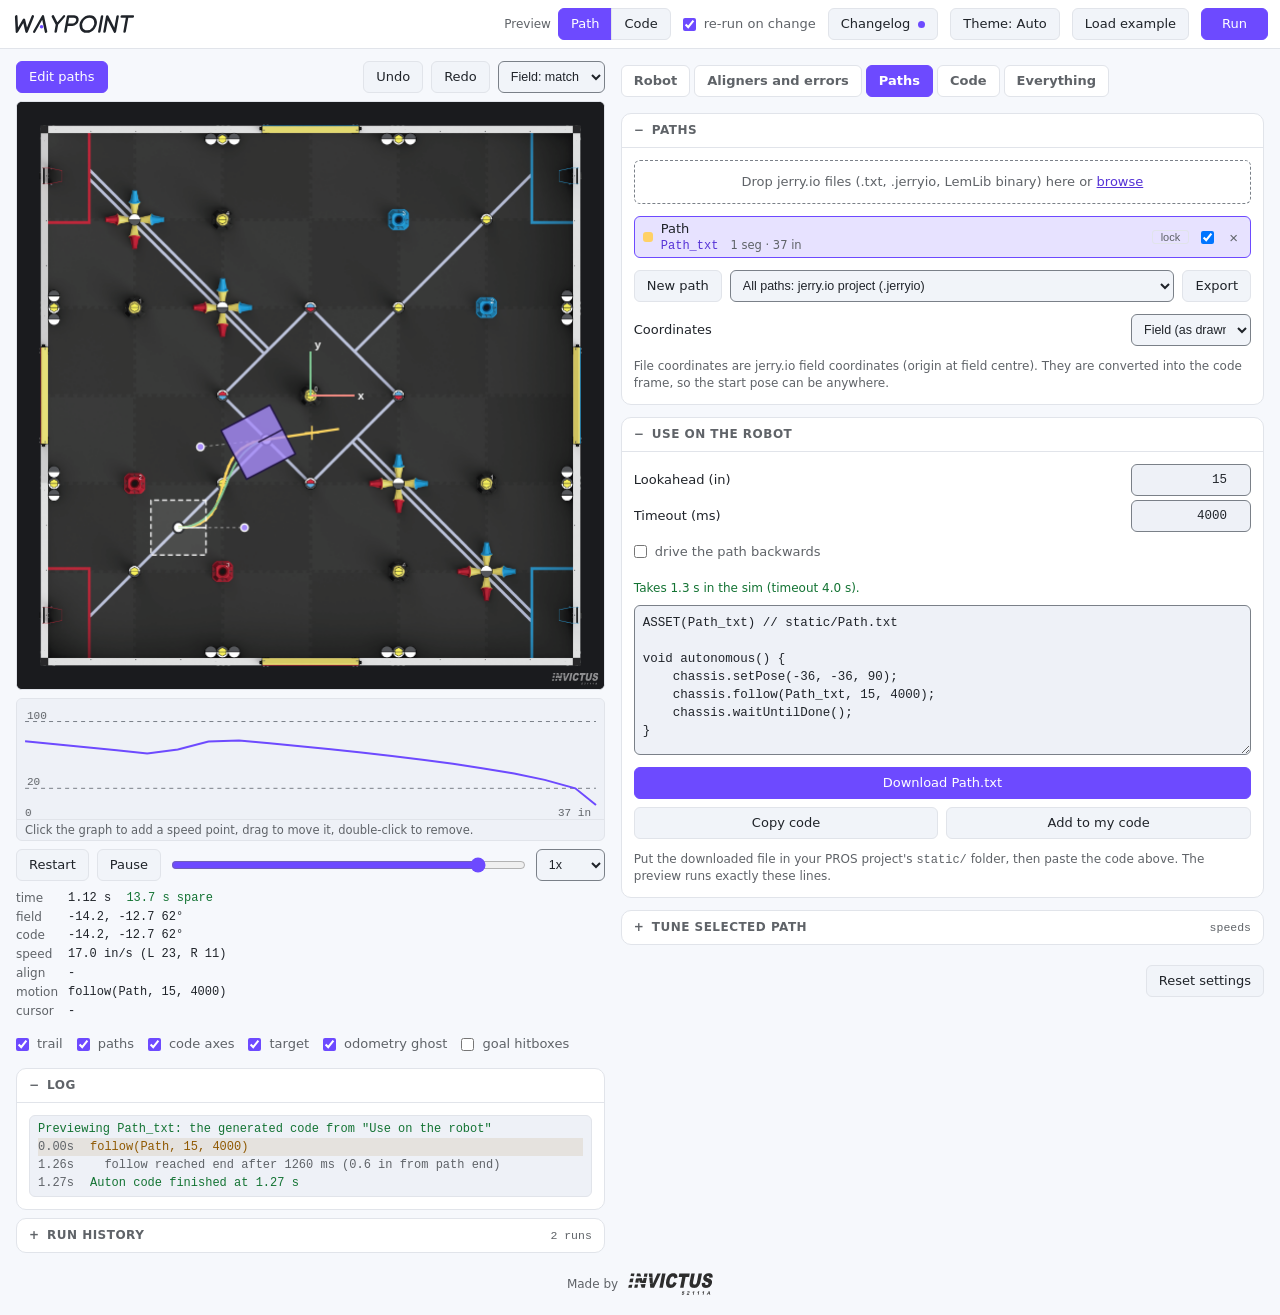
==== index.html @ 42b62f5a "Path-first flow: draw a path, watch it run, export the code - Preview: Path / Code switch. Path (def" ====
<!doctype html>
<html lang="en">
<head>
<meta charset="utf-8">
<meta name="viewport" content="width=device-width, initial-scale=1">
<title>Waypoint</title>
<meta name="author" content="Invictus 52111A">
<meta name="description" content="Waypoint, the VEX V5 autonomous simulator: run your LemLib auton code, draw paths and scrub the result on the Override field.">
<meta property="og:title" content="Waypoint">
<meta property="og:description" content="The VEX V5 autonomous simulator">
<meta property="og:image" content="assets/waypoint-logo.webp">
<link rel="icon" type="image/svg+xml" href="assets/icon/icon.svg">
<link rel="icon" type="image/png" sizes="32x32" href="assets/icon/icon-32.png">
<link rel="icon" href="favicon.ico" sizes="16x16 32x32 48x48">
<link rel="apple-touch-icon" href="assets/icon/icon-192.png">
<meta name="color-scheme" content="dark light">
<link rel="stylesheet" href="css/tokens.css">
<link rel="stylesheet" href="css/style.css">
<link rel="stylesheet" href="css/brand.css">
<script src="js/theme.js"></script>
</head>
<body>
<div id="splash" class="splash" role="img" aria-label="Waypoint, the VEX V5 autonomous simulator" hidden><div class="splash-art"><svg class="wm splash-wm" viewBox="0 0 176.7 26" role="img" aria-label="Waypoint"><g transform="translate(4.58 0) skewX(-10)" fill="none" stroke="currentColor" stroke-width="3.6" stroke-linecap="round" stroke-linejoin="round"><path transform="translate(1.80 0)" d="M0 2l5 22L12 7l7 17 5-22"/><path transform="translate(31.80 0)" d="M0 24L8.5 2 17 24"/><path transform="translate(54.80 0)" d="M0 2l8 11.5L16 2M8 13.5V24"/><path transform="translate(76.80 0)" d="M0 24V2h8.5a6 6 0 0 1 0 12H0"/><path transform="translate(97.30 0)" d="M10.5 2a10.5 11 0 1 1-.01 0z"/><path transform="translate(124.30 0)" d="M1.5 2v22"/><path transform="translate(133.30 0)" d="M0 24V2l15 22V2"/><path transform="translate(154.30 0)" d="M0 2h16M8 2v22"/></g><circle class="wm-dot" cx="42.70" cy="16.9" r="2.6"/></svg><svg class="splash-route" viewBox="0 0 320 84" aria-hidden="true"><path class="route" pathLength="1" d="M12 50C52 18 86 70 122 60S186 12 222 20 280 46 300 48"/><circle class="node n1" cx="12" cy="50" r="6"/><circle class="node n2" cx="122" cy="60" r="6"/><circle class="node n3" cx="222" cy="20" r="6"/><g transform="rotate(45 300 48)"><rect class="node n4 goal" x="291" y="39" width="18" height="18" rx="4"/></g></svg><p class="splash-tag">The VEX V5 autonomous simulator</p></div></div>
<script>
  // show the splash once per browser session; the app removes it when the first run is ready
  try { if (!sessionStorage.getItem('waypointSplash')) { document.getElementById('splash').hidden = false; sessionStorage.setItem('waypointSplash', '1'); } } catch (e) { /* no storage: no splash */ }
</script>
<header class="bar">
  <h1 class="brand"><svg class="wm" viewBox="0 0 176.7 26" role="img" aria-label="Waypoint"><g transform="translate(4.58 0) skewX(-10)" fill="none" stroke="currentColor" stroke-width="3.6" stroke-linecap="round" stroke-linejoin="round"><path transform="translate(1.80 0)" d="M0 2l5 22L12 7l7 17 5-22"/><path transform="translate(31.80 0)" d="M0 24L8.5 2 17 24"/><path transform="translate(54.80 0)" d="M0 2l8 11.5L16 2M8 13.5V24"/><path transform="translate(76.80 0)" d="M0 24V2h8.5a6 6 0 0 1 0 12H0"/><path transform="translate(97.30 0)" d="M10.5 2a10.5 11 0 1 1-.01 0z"/><path transform="translate(124.30 0)" d="M1.5 2v22"/><path transform="translate(133.30 0)" d="M0 24V2l15 22V2"/><path transform="translate(154.30 0)" d="M0 2h16M8 2v22"/></g><circle class="wm-dot" cx="42.70" cy="16.9" r="2.6"/></svg></h1>
  <span class="grow"></span>
  <div class="seg" role="group" aria-label="What the preview runs">
    <span class="seglabel">Preview</span>
    <button id="pvPath" class="btn on" type="button" aria-pressed="true" title="Draw a path and watch the robot drive it">Path</button>
    <button id="pvCode" class="btn" type="button" aria-pressed="false" title="Run your autonomous() code">Code</button>
  </div>
  <label class="check"><input type="checkbox" id="autoRun" checked> re-run on change</label>
  <button id="btnChangelog" class="btn" type="button" title="What changed in each update">Changelog<span class="dot" id="changelogDot" hidden></span></button>
  <button id="btnTheme" class="btn" type="button" title="Colour theme: Auto follows your system" aria-label="Colour theme">Theme: Auto</button>
  <button id="btnExample" class="btn" type="button">Load example</button>
  <button id="btnRun" class="btn primary" type="button" title="Ctrl+Enter">Run</button>
</header>

<main class="layout">
  <section class="stage">
    <div class="tools">
      <button id="toolPose" class="btn on" type="button" title="Drag the robot to set where it starts">Start pose</button>
      <button id="toolEdit" class="btn" type="button" title="Click the field to draw paths, drag points to edit them">Edit paths</button>
      <span class="grow"></span>
      <button id="btnUndo" class="btn" type="button" title="Ctrl+Z">Undo</button>
      <button id="btnRedo" class="btn" type="button" title="Ctrl+Y">Redo</button>
      <select id="fieldStyle" aria-label="Field picture">
        <option value="photo-match">Field: match</option>
        <option value="photo-skills">Field: skills</option>
      </select>
    </div>
    <div class="canvas-wrap">
      <canvas id="field" aria-label="Field"></canvas>
      <div id="popup" class="popup" hidden></div>
    </div>
    <div id="speedWrap" class="speedwrap" hidden>
      <canvas id="speedGraph" aria-label="Speed profile"></canvas>
      <div class="speedhint"><span id="speedInfo">Click the graph to add a speed point, drag to move it, double-click to remove.</span></div>
    </div>

    <div class="transport">
      <button id="btnRestart" class="btn" type="button" title="Home">Restart</button>
      <button id="btnPlay" class="btn" type="button" title="Space">Play</button>
      <input id="scrub" type="range" min="0" max="1000" value="0" step="10" aria-label="Timeline">
      <select id="speed" aria-label="Playback speed">
        <option value="0.25">0.25x</option>
        <option value="0.5">0.5x</option>
        <option value="1" selected>1x</option>
        <option value="2">2x</option>
        <option value="4">4x</option>
      </select>
    </div>

    <table class="readout" id="hud">
      <tr><th>time</th><td><span id="tTime">0.00</span> s <span id="tLimit" class="lim"></span></td></tr>
      <tr><th>field</th><td id="tField">-</td></tr>
      <tr><th>code</th><td id="tCode">-</td></tr>
      <tr><th>speed</th><td id="tSpeed">-</td></tr>
      <tr><th>align</th><td id="tAlign">-</td></tr>
      <tr><th>motion</th><td id="tMotion">-</td></tr>
      <tr><th>cursor</th><td id="cursor">-</td></tr>
    </table>

    <div class="viewopts">
      <label class="check"><input type="checkbox" id="optTrail" checked> trail</label>
      <label class="check"><input type="checkbox" id="optPaths" checked> paths</label>
      <label class="check"><input type="checkbox" id="optAxes" checked> code axes</label>
      <label class="check"><input type="checkbox" id="optAim" checked> target</label>
      <label class="check"><input type="checkbox" id="optOdom" checked> odometry ghost</label>
      <label class="check"><input type="checkbox" id="optGoals"> goal hitboxes</label>
    </div>

    <details class="sec" open>
      <summary>Log</summary>
      <div id="log" class="log" role="log"></div>
    </details>

    <details class="sec">
      <summary>Run history <span class="aside" id="runCount"></span></summary>
      <ul id="runList" class="runs"></ul>
      <p class="note">Every Run draws a new random robot. <b>Replay</b> runs one of these draws again with the current settings.</p>
    </details>
  </section>

  <aside class="panel">
    <nav class="tabs" id="tabs" role="tablist" aria-label="Settings">
      <button class="tab on" type="button" role="tab" data-tab="setup">Robot</button>
      <button class="tab" type="button" role="tab" data-tab="aligners">Aligners and errors</button>
      <button class="tab" type="button" role="tab" data-tab="paths">Paths</button>
      <button class="tab" type="button" role="tab" data-tab="code">Code</button>
      <button class="tab" type="button" role="tab" data-tab="all">Everything</button>
    </nav>
    <div class="panes" id="panes">
    <details class="sec" id="secStart" data-tab="setup" open hidden>
      <summary>Start pose</summary>
      <div class="props" id="formStart"></div>
      <label class="check realtoggle"><input type="checkbox" id="startFromCode"> take the start pose from <code>setPose()</code> in the code</label>
      <p class="note" id="startNote" hidden>Your code's <code>setPose()</code> placed the robot here (field coordinates, heading 0&deg; = up the field), so these numbers follow the code.</p>
      <div class="actions"><button id="btnStartAtPath" class="btn" type="button" title="Move the start pose to the first point of the selected path">Start at selected path</button></div>
      <p class="note">Code 0, 0, 0 is this pose. +y is the robot's forward, +x its right. Drag the dashed robot on the field to move it, the handle to turn it.</p>
    </details>

    <details class="sec" data-tab="setup" open>
      <summary>Drivetrain <span class="aside" id="topSpeed"></span></summary>
      <div class="props" id="formDrive"></div>
      <h3>Motors and weight</h3>
      <label class="check realtoggle"><input type="checkbox" id="motorAuto"> work out the real-life speed and motor response from the motors</label>
      <div class="props" id="formMotor"></div>
      <div class="props">
        <label class="field"><span>Cartridge (11 W motors)</span><select id="motorCartridge"><option value="100">100 rpm (red)</option><option value="200">200 rpm (green)</option><option value="600">600 rpm (blue)</option></select></label>
        <label class="field"><span>Weight unit</span><select id="motorUnit"><option value="kg">kg</option><option value="lb">lb</option></select></label>
      </div>
      <details class="sub"><summary>Motor current figures</summary><div class="props" id="formMotorCur"></div>
        <p class="note">Typical figures, not measured on your motors: VEX publishes the stall torque (2.1 N m for the 11 W motor on the 100 rpm cartridge, 0.5 N m for the 5.5 W motor) and the 2.5 A limit; the true stall and free current (about 4.7 A and 0.14 A for the 11 W motor) come from a community fit on the VEX Forum. The 5.5 W motor is not exactly half of an 11 W one, so it has its own figures.</p></details>
      <p class="note" id="motorInfo"></p>
      <p class="note">The wheel RPM above is the wheel's ideal speed (cartridge x gearing). With this on, the speed and response are worked out from the motors' torque, the current limit, the gearing, the weight and the rolling resistance of your wheels, and the two boxes above show the result. Mix 11 W and 5.5 W motors per side to match your drive (two 11 W and one 5.5 W a side is a 55 W drive, 27.5 W a side).</p>
    </details>

    <details class="sec" data-tab="setup" open>
      <summary>Chassis <span class="aside">wheels + tracking wheels</span></summary>
      <canvas id="chassisCanvas" class="chassiscv" aria-label="Top-down drawing of the chassis on an inch grid"></canvas>
      <div id="chassisControls" class="chassisctl"></div>
      <p class="note" id="chassisInfo"></p>
      <p class="note">Front of the robot is up. There are 4 wheel positions a side (8 in all). Pick <b>Omni</b>, <b>Traction</b> or <b>Blank</b> for each, or click a wheel in the drawing to step through them. A 4WD is just four blanks. A blank position has no wheel. Wheel size is the wheel diameter above; the robot length and track width set where the wheels sit.</p>
    </details>

    <details class="sec" data-tab="aligners" open>
      <summary>Goal aligners <span class="aside">hit the goals</span></summary>
      <label class="check realtoggle"><input type="checkbox" id="solidGoals"> goals and walls are solid (the robot hits them)</label>
      <p class="note">Off by default. It switches itself on while any aligners are on, because aligners need solid goals to push against. This is separate from the real-life error below: a perfect robot can still hit a goal.</p>
      <div id="alignSummary" class="aligns"></div>
      <div class="actions">
        <button id="btnAlignFront" class="btn" type="button">Edit front aligners</button>
        <button id="btnAlignBack" class="btn" type="button">Edit back aligners</button>
      </div>
      <h3>Goal base, flat to flat (in)</h3>
      <div class="props" id="formGoals"></div>
      <p class="note">The goals are screwed to the field, so they never move: the robot (its body and its aligners) is stopped by them, slides along them with friction and is turned by them. A goal counts as <b>aligned</b> when any part of it gets inside a small circle around the aligner's <b>alignment point</b> (the green diamond in the aligner editor). The circle's radius is <b>Aligned within (in)</b>: 0 means the goal must touch the point, a larger number is more forgiving. With real-life error on, the aligners grip a little harder and vary from run to run, so aligning is slightly less certain than in a perfect sim. The goal footprint is a square with cut-off corners, measured off the field picture (about 5.65 in across, corners cut by 1 in); you can change it here.</p>
    </details>

    <details class="sec" data-tab="aligners" open>
      <summary>Real-life error <span class="aside">gyro drift + wheel slip</span></summary>
      <label class="check realtoggle"><input type="checkbox" id="realOn"> simulate real-life error</label>
      <label class="field"><span>Error size (x)</span><input type="number" id="realMult" step="0.1" min="0.1" max="5" inputmode="decimal" value="1"></label>
      <p class="note">Error size scales every error at once: 1 is a typical robot, 2 is twice the gyro drift, noise and wheel slip with less grip (a worst case), 0.5 is half.</p>
      <p class="note">On: every Run gives the robot a new random draw (its gyro has a bias, a turn-rate error and noise; the floor grip changes a little), so results vary from run to run like on a real field. How big the errors are comes from the Chassis above: traction wheels grip and slide less, tracking wheels keep the odometry right when the drive wheels slip. Changing a setting re-runs with the same draw. The odometry only sees the wheels and the gyro, so it slowly disagrees with where the robot really is. <code>setPose()</code> resets it, like a wall reset. Off (the default): a perfect robot, no odometry error and no slip.</p>
    </details>

    <details class="sec" data-tab="paths" open>
      <summary>Paths</summary>
      <div class="dropzone" id="drop">
        <input type="file" id="fileInput" multiple>
        Drop jerry.io files (.txt, .jerryio, LemLib binary) here or <button class="link" id="btnBrowse" type="button">browse</button>
      </div>
      <ul class="paths" id="projList"></ul>
      <ul class="paths" id="pathList"></ul>
      <div class="actions">
        <button id="btnNewPath" class="btn" type="button" title="Start a new path and switch to the edit tool">New path</button>
        <select id="exportFmt" aria-label="Export format">
          <option value="project">All paths: jerry.io project (.jerryio)</option>
          <option value="lemlib04">Selected path: LemLib v0.4 (.txt)</option>
          <option value="lemlib1">All paths: LemLib v1.0 (.bin)</option>
        </select>
        <button id="btnExport" class="btn" type="button">Export</button>
      </div>
      <div class="props">
        <label class="field"><span>Coordinates</span><select id="pathMode"></select></label>
      </div>
      <p class="note" id="pathModeNote"></p>
    </details>

    <details class="sec" id="secExport" data-tab="paths" open>
      <summary>Use on the robot</summary>
      <div class="props">
        <label class="field"><span>Lookahead (in)</span><input id="fLook" type="number" step="1" min="1" max="60" inputmode="decimal"></label>
        <label class="field"><span>Timeout (ms)</span><input id="fTimeout" type="number" step="100" min="100" max="60000" inputmode="numeric"></label>
        <label class="check"><input type="checkbox" id="fBack"> drive the path backwards</label>
      </div>
      <p class="note status" id="genInfo"></p>
      <textarea id="genCode" readonly spellcheck="false" aria-label="Generated LemLib code"></textarea>
      <div class="actions export">
        <button id="btnDownloadPath" class="btn primary" type="button">Download path</button>
        <button id="btnCopyCode" class="btn" type="button">Copy code</button>
        <button id="btnInsert" class="btn" type="button" title="Put these lines into the Code box and run them there">Add to my code</button>
      </div>
      <p class="note" id="genSteps">Put the downloaded file in your PROS project's <code>static/</code> folder, then paste the code above. The preview runs exactly these lines.</p>
    </details>

    <details class="sec" id="pathProps" data-tab="paths" hidden>
      <summary>Tune selected path <span class="aside">speeds</span></summary>
      <div class="props">
        <label class="field"><span>Name</span><input id="pName" type="text" maxlength="40"></label>
        <label class="field"><span>Min speed</span><input id="pFrom" type="number" step="1" min="0" max="255"></label>
        <label class="field"><span>Max speed</span><input id="pTo" type="number" step="1" min="0" max="255"></label>
        <label class="field"><span>Bend rate from</span><input id="pBentFrom" type="number" step="0.005" min="0"></label>
        <label class="field"><span>Bend rate to</span><input id="pBentTo" type="number" step="0.005" min="0"></label>
        <label class="field"><span>Max deceleration</span><input id="pDecel" type="number" step="1" min="0.1" max="255"></label>
        <label class="field"><span>Point density (in)</span><input id="pDensity" type="number" step="0.25" min="0.25"></label>
      </div>
      <p class="note">Speeds use LemLib v0.4 units (0-127). Slower where the path bends more, and never faster than the robot could stop from.</p>
    </details>

    <details class="sec" id="secCode" data-tab="code" open hidden>
      <summary>Code</summary>
      <div class="props">
        <label class="field"><span>Language</span>
          <select id="lang"><option value="cpp">C++ (LemLib)</option><option value="js">JavaScript</option></select>
        </label>
        <label class="field" id="routineWrap" hidden><span>Routine</span><select id="routine"></select></label>
        <label class="field"><span>Match</span>
          <select id="autonLimit"><option value="15">15 s auton</option><option value="60">60 s skills</option></select>
        </label>
      </div>
      <textarea id="code" spellcheck="false" autocomplete="off" autocapitalize="off" aria-label="Autonomous code"></textarea>
      <div class="actions">
        <button id="btnImport" class="btn" type="button" title="Read lemlib::Drivetrain and ControllerSettings from the code above">Import settings from code</button>
        <button id="btnTune" class="btn" type="button" title="Measure every motion and set its timeout to the time it needs plus a safety margin">Auto-tune timeouts</button>
      </div>
      <p class="note">Drivetrain only. Calls on other objects (intake, lift, clamp...) are ignored.</p>
    </details>

    <details class="sec" data-tab="code">
      <summary>LemLib controllers</summary>
      <h3>Lateral</h3><div class="props" id="formLat"></div>
      <h3>Angular</h3><div class="props" id="formAng"></div>
    </details>

    </div>

    <div class="actions end">
      <button id="btnReset" class="btn" type="button">Reset settings</button>
    </div>
  </aside>
</main>

 <dialog id="alignDlg" class="aligndlg" aria-labelledby="alignTitle">
  <header>
    <h2 id="alignTitle">Goal aligners</h2>
    <div class="seg"><button class="btn on" type="button" data-side="front">Front</button><button class="btn" type="button" data-side="back">Back</button></div>
    <span class="grow"></span>
    <button id="alignClose" class="btn primary" type="button">Done</button>
  </header>
  <div class="alignbody">
    <div class="alignleft">
      <div class="aligntb">
        <div id="alignTools" class="seg"></div>
        <button id="alignMirror" class="btn" type="button" title="Add a mirror image (left / right) of the selected shape">Mirror copy</button>
        <button id="alignDelete" class="btn" type="button" title="Delete">Delete</button>
        <button id="alignUndo" class="btn" type="button" title="Ctrl+Z">Undo</button>
        <button id="alignRedo" class="btn" type="button" title="Ctrl+Y">Redo</button>
        <label class="check">Snap <select id="alignSnap" aria-label="Snap to the grid"><option value="1" selected>1 in</option><option value="0.5">0.5 in</option><option value="0.25">0.25 in</option><option value="0">off</option></select></label>
        <label class="check"><input id="alignMirrorDraw" type="checkbox"> also draw the mirror image</label>
        <label class="check"><input id="alignShowGoal" type="checkbox" checked> show a goal seated at the point</label>
        <button id="alignFit" class="btn" type="button" title="Show the whole robot">Fit</button>
        <button id="alignExample" class="btn" type="button" title="Two angled wings meeting at the middle">Add example funnel</button>
        <button id="alignClear" class="btn" type="button">Clear</button>
      </div>
      <canvas id="alignCanvas" aria-label="Aligner sketch on an inch grid"></canvas>
      <p id="alignStatus" class="note"></p>
      <p class="note">Keys: V select, L line, A 3-point arc, C centre arc, O circle, Delete, Ctrl+Z / Ctrl+Y. Mouse wheel zooms, right or middle drag (or Alt + drag) pans. Everything is in inches from the robot's centre, front is up. Drag the green diamond to place the alignment point yourself.</p>
    </div>
    <div id="alignProps" class="alignprops"></div>
  </div>
</dialog>

 <dialog id="tuneDlg" class="tunedlg" aria-labelledby="tuneTitle">
  <header>
    <h2 id="tuneTitle">Auto-tune timeouts</h2>
    <span class="grow"></span>
    <button id="tuneClose" class="btn" type="button">Close</button>
  </header>
  <div class="tunebody">
    <p class="note">Runs your auton to see how long every motion really takes, then gives each call a timeout of that time plus a safety margin. A move that runs into a wall or a goal and can never get there gets a timeout a little after it hit (or after an aligner caught the goal), so it has time to square up but does not push in for long. It then runs the result again to check, and puts the numbers back into a copy of your code.</p>
    <div class="props tuneopts">
      <label class="field"><span>Safety margin (%)</span><input id="tunePct" type="number" step="5" min="0" max="300" value="20"></label>
      <label class="field"><span>Plus (ms)</span><input id="tuneExtra" type="number" step="25" min="0" max="3000" value="150"></label>
      <label class="field"><span>Wait after hitting a wall or goal (ms)</span><input id="tuneAlign" type="number" step="50" min="0" max="5000" value="400"></label>
      <label class="field"><span>Wait after an aligner catches the goal (ms)</span><input id="tuneAligned" type="number" step="25" min="0" max="3000" value="200"></label>
      <label class="field"><span>Random draws to check</span><input id="tuneDraws" type="number" step="1" min="1" max="8" value="3"></label>
    </div>
    <div class="actions"><button id="tuneRun" class="btn primary" type="button">Run auto-tune</button><span id="tuneStatus" class="note"></span></div>
    <div id="tuneOut" hidden>
      <p id="tuneSummary" class="note"></p>
      <div class="tunetable"><table id="tuneTable"></table></div>
      <h3>Your code with the tuned timeouts</h3>
      <textarea id="tuneCode" readonly spellcheck="false" aria-label="Code with tuned timeouts"></textarea>
      <div class="actions"><button id="tuneCopy" class="btn" type="button">Copy code</button><button id="tuneUse" class="btn" type="button" title="Replace the code in the editor with this">Use this code in the editor</button></div>
    </div>
  </div>
</dialog>

<dialog id="changelog" class="changelog" aria-labelledby="changelogTitle">
  <header>
    <h2 id="changelogTitle">Changelog</h2>
    <button id="changelogClose" class="btn" type="button" aria-label="Close">Close</button>
  </header>
  <div id="changelogBody" class="body"></div>
</dialog>

<footer class="credit">
  <span>Made by</span>
  <img class="on-dark" src="assets/invictus-52111a-light.svg" alt="Invictus 52111A" height="22">
  <img class="on-light" src="assets/invictus-52111a.svg" alt="" height="22">
</footer>

<script src="js/lemlib.js"></script>
<script src="js/paths.js"></script>
<script src="js/translate.js"></script>
<script src="js/editor.js"></script>
<script src="js/export.js"></script>
<script src="js/codegen.js"></script>
<script src="js/chassis.js"></script>
<script src="js/motors.js"></script>
<script src="js/aligners.js"></script>
<script src="js/contact.js"></script>
<script src="js/sim.js"></script>
<script src="js/render.js"></script>
<script src="js/examples.js"></script>
<script src="js/changelog.js"></script>
<script src="js/sketch.js"></script>
<script src="js/autotune.js"></script>
<script src="js/pathtool.js"></script>
<script src="js/app.js"></script>
</body>
</html>
---- css/tokens.css ----
/* Design tokens (Rack Suite). Every colour, radius, space and type size the app uses comes from here.
   Theme: dark by default, light when the OS asks for it, or when <html data-theme="light|dark"> forces one
   (js/theme.js sets that from the Theme button; no attribute = follow the OS). */

/* ---- sizes, type (same in both themes) */
:root {
  /* start-up splash: always dark, whatever the theme */
  --splash-bg: #08060e;
  --splash-ink: #f1edff;
  --splash-muted: #a8a3b8;
  --splash-accent: #a78bfa;
  --splash-node: #ddd4ff;
  --splash-glow: rgba(167, 139, 250, 0.6);
  --r-xs: 3px;
  --r-sm: 6px;
  --r-md: 10px;
  --r-lg: 16px;

  --s-1: 4px;
  --s-2: 8px;
  --s-3: 12px;
  --s-4: 16px;
  --s-5: 20px;
  --s-6: 24px;
  --s-7: 32px;
  --s-8: 48px;

  --control-h: 32px;

  --font: "Segoe UI Variable Text", "Segoe UI", system-ui, sans-serif;
  --mono: "Cascadia Mono", "JetBrains Mono", Consolas, monospace;
}
@media (pointer: coarse) {
  :root { --control-h: 44px; }
}

/* ---- neutrals */
:root {
  --ground: #202124;
  --surface-sunken: #1b1c1f;
  --surface: #292a2d;
  --surface-raised: #303134;
  --surface-track: #3c4043;
  --hairline: #3c4043;
  --border-control: #9aa0a6;
  --ink: #e8eaed;
  --ink-muted: #a9aeb4;
  color-scheme: dark;
}
@media (prefers-color-scheme: light) {
  :root:not([data-theme="dark"]) {
    --ground: #f6f8fc;
    --surface-sunken: #eef1f7;
    --surface: #ffffff;
    --surface-raised: #f1f4f9;
    --surface-track: #e1e5ec;
    --hairline: #e1e4ea;
    --border-control: #7a8088;
    --ink: #1f2329;
    --ink-muted: #5f6368;
    color-scheme: light;
  }
}
:root[data-theme="light"] {
  --ground: #f6f8fc;
  --surface-sunken: #eef1f7;
  --surface: #ffffff;
  --surface-raised: #f1f4f9;
  --surface-track: #e1e5ec;
  --hairline: #e1e4ea;
  --border-control: #7a8088;
  --ink: #1f2329;
  --ink-muted: #5f6368;
  color-scheme: light;
}

/* ---- status: shared by every Rack Suite app, never changes with the accent */
:root {
  --success: #81c995;
  --warning: #fdd663;
  --danger: #f28b82;
  --info: #8ab4f8;
  --soft-a: 14%; /* strength of the -soft backgrounds */
  --tint-hover: 8%; /* hover / pressed tint mixed into a fill */
  --tint-press: 14%;
}
@media (prefers-color-scheme: light) {
  :root:not([data-theme="dark"]) {
    --success: #137333;
    --warning: #8f5800;
    --danger: #c5221f;
    --info: #1967d2;
    --soft-a: 10%;
  }
}
:root[data-theme="light"] {
  --success: #137333;
  --warning: #8f5800;
  --danger: #c5221f;
  --info: #1967d2;
  --soft-a: 10%;
}
:root {
  --success-soft: color-mix(in srgb, var(--success) var(--soft-a), transparent);
  --warning-soft: color-mix(in srgb, var(--warning) var(--soft-a), transparent);
  --danger-soft: color-mix(in srgb, var(--danger) var(--soft-a), transparent);
  --info-soft: color-mix(in srgb, var(--info) var(--soft-a), transparent);
}

/* ---- accent: violet. Swap this one block (three copies, one per theme case) to re-colour the app. */
:root {
  --accent: #a78bfa;
  --on-accent: #1e1240;
  --accent-text: #c4b5fd;
  --accent-2: #fdd663;
  --accent-3: #81c995;
  --accent-soft-a: 14%;
}
@media (prefers-color-scheme: light) {
  :root:not([data-theme="dark"]) {
    --accent: #6d4aff;
    --on-accent: #ffffff;
    --accent-text: #5532d6;
    --accent-2: #b06000;
    --accent-3: #188038;
    --accent-soft-a: 16%;
  }
}
:root[data-theme="light"] {
  --accent: #6d4aff;
  --on-accent: #ffffff;
  --accent-text: #5532d6;
  --accent-2: #b06000;
  --accent-3: #188038;
  --accent-soft-a: 16%;
}
:root {
  --accent-soft: color-mix(in srgb, var(--accent) var(--accent-soft-a), transparent);
}

/* ---- the Invictus logo in the footer comes in a light and a dark version */
:root {
  --logo-on-dark: inline;
  --logo-on-light: none;
}
@media (prefers-color-scheme: light) {
  :root:not([data-theme="dark"]) {
    --logo-on-dark: none;
    --logo-on-light: inline;
  }
}
:root[data-theme="light"] {
  --logo-on-dark: none;
  --logo-on-light: inline;
}

/* ---- field and overlays on the canvas.
   The field is a picture of a physical field, so these do not change with the theme.
   Overlay colours sit on the dark field and use the dark-theme values of the tokens above. */
:root {
  /* path colours (categorical series) */
  --series-1: #ffd166;
  --series-2: #ef7bff;
  --series-3: #7bd3ff;
  --series-4: #9be564;
  --series-5: #ff9b6b;
  --series-6: #c3a6ff;

  /* overlays */
  --ov-guide: #fdd663; /* followed path, aim, selection, turn handle */
  --ov-trail: #81c995;
  --ov-robot: #a78bfa;
  --ov-robot-edge: #1e1240;
  --ov-hit: #f28b82;
  --ov-odom: #4dd0e1; /* where the odometry thinks the robot is */
  --ov-axis-x: #f28b82;
  --ov-axis-y: #81c995;
  --ov-label: #ffffff;
  --ov-curve: rgba(255, 255, 255, 0.45);
  --ov-curve-sel: rgba(255, 255, 255, 0.75);
  --ov-handle-line: rgba(255, 255, 255, 0.5);
  --ov-point: #ffffff;
  --ov-point-edge: #17191c;
  --ov-point-locked: #888888;
  --ov-ghost-fill: rgba(255, 255, 255, 0.1);
  --ov-ghost-edge: rgba(255, 255, 255, 0.9);

  /* behind the field photo, and while it loads */
  --art-bg: #1a1b1e;
}
---- css/style.css ----
/* Colours, radii, spacing and fonts all come from tokens.css; nothing below uses a raw colour. */

* { box-sizing: border-box; }
html, body { margin: 0; }
body {
  /* the page is at least one screen tall, so the "Made by Invictus" credit sits at the bottom */
  min-height: 100vh; display: flex; flex-direction: column;
  background: var(--ground);
  color: var(--ink);
  font: 13px/1.4 var(--font);
}
code, textarea, .log, .readout td, .props input, .aside, .path .id {
  font-family: var(--mono);
}
:focus-visible { outline: 2px solid var(--accent); outline-offset: 1px; }

/* start-up splash: the logo, shown once per browser session */
.splash {
  position: fixed; inset: 0; z-index: 100; display: grid; place-items: center; cursor: pointer;
  background: var(--splash-bg); transition: opacity .45s ease;
}
.splash img {
  width: min(640px, 88vw); height: auto;
  /* fade only the outer edge so the picture melts into the splash background */
  --fade: linear-gradient(to right, transparent, #000 7%, #000 93%, transparent), linear-gradient(to bottom, transparent, #000 10%, #000 90%, transparent);
  -webkit-mask-image: var(--fade); mask-image: var(--fade);
  -webkit-mask-composite: source-in; mask-composite: intersect;
}
.splash[hidden] { display: none; }
.splash.out { opacity: 0; pointer-events: none; }
@media (prefers-reduced-motion: reduce) { .splash { transition: none; } }

/* aligner sketch dialog */
.seg { display: inline-flex; gap: 0; }
.seg .btn { border-radius: 0; margin-left: -1px; }
.seg .btn:first-child { border-radius: var(--r-sm) 0 0 var(--r-sm); margin-left: 0; }
.seg .btn:last-child { border-radius: 0 var(--r-sm) var(--r-sm) 0; }
.btn.on { background: var(--accent); border-color: var(--accent); color: var(--on-accent); }
.aligndlg {
  width: min(1180px, calc(100vw - 24px)); height: min(820px, calc(100vh - 24px)); padding: 0; overflow: hidden;
  background: var(--surface); color: var(--ink); border: 1px solid var(--hairline); border-radius: var(--r-lg);
}
.aligndlg[open] { display: flex; flex-direction: column; }
.aligndlg::backdrop { background: color-mix(in srgb, var(--splash-bg), transparent 35%); }
.aligndlg > header { display: flex; align-items: center; gap: var(--s-3); padding: var(--s-3) var(--s-4); border-bottom: 1px solid var(--hairline); }
.aligndlg h2 { margin: 0; font-size: 15px; font-weight: 600; }
.alignbody { flex: 1; min-height: 0; display: grid; grid-template-columns: minmax(0, 1fr) 300px; }
.alignleft { display: flex; flex-direction: column; min-width: 0; min-height: 0; padding: var(--s-3); gap: var(--s-2); }
.aligntb { display: flex; flex-wrap: wrap; gap: var(--s-2); align-items: center; }
.aligntb select { width: auto; }
#alignCanvas { flex: 1; min-height: 280px; width: 100%; border: 1px solid var(--hairline); border-radius: var(--r-sm); touch-action: none; cursor: crosshair; }
.alignprops { overflow: auto; padding: var(--s-3); border-left: 1px solid var(--hairline); display: grid; gap: var(--s-2); align-content: start; }
.alignprops h3 { margin: var(--s-3) 0 0; }
.alignprops .pt { display: grid; gap: var(--s-1); }
.alignprops .note { margin: 0; }
.alignleft .note { margin: 0; }
.aligns { display: grid; gap: 2px; margin-bottom: var(--s-2); font-size: 12px; color: var(--ink-muted); }
.runs { list-style: none; margin: 0; padding: 0; display: grid; gap: 2px; }
.runs li { display: flex; align-items: center; gap: var(--s-2); font-size: 12px; padding: 2px 0; }
.runs li .what { flex: 1; min-width: 0; }
.runs li .when { color: var(--ink-muted); }
.runs li.cur .what b { color: var(--accent-text); }
.runs li .btn { min-height: 22px; padding: 0 var(--s-2); font-size: 11px; }
@media (max-width: 820px) { .alignbody { grid-template-columns: 1fr; grid-template-rows: minmax(0, 1fr) 220px; } .alignprops { border-left: 0; border-top: 1px solid var(--hairline); } }

/* auto-tune dialog */
.tunedlg {
  width: min(900px, calc(100vw - 24px)); max-height: min(860px, calc(100vh - 24px)); padding: 0; overflow: hidden;
  background: var(--surface); color: var(--ink); border: 1px solid var(--hairline); border-radius: var(--r-lg);
}
.tunedlg[open] { display: flex; flex-direction: column; }
.tunedlg::backdrop { background: color-mix(in srgb, var(--splash-bg), transparent 35%); }
.tunedlg > header { display: flex; align-items: center; gap: var(--s-3); padding: var(--s-3) var(--s-4); border-bottom: 1px solid var(--hairline); }
.tunedlg h2 { margin: 0; font-size: 15px; font-weight: 600; }
.tunebody { overflow: auto; padding: var(--s-3) var(--s-4) var(--s-5); display: grid; gap: var(--s-3); align-content: start; }
.tunebody .note { margin: 0; }
.tuneopts { grid-template-columns: repeat(auto-fit, minmax(300px, 1fr)); }
.tunetable { overflow: auto; border: 1px solid var(--hairline); border-radius: var(--r-sm); }
.tunetable table { border-collapse: collapse; width: 100%; font-size: 12px; }
.tunetable th, .tunetable td { padding: 4px 8px; text-align: left; border-bottom: 1px solid var(--hairline); vertical-align: top; }
.tunetable th { color: var(--ink-muted); font-weight: 600; position: sticky; top: 0; background: var(--surface); }
.tunetable td.n { text-align: right; font-family: var(--mono); white-space: nowrap; }
.tunetable td.new { font-weight: 700; color: var(--accent-text); }
.tunetable td.why { color: var(--ink-muted); }
.tunetable tr.blocked td.why, .tunetable tr.aligned td.why { color: var(--warning); }
#tuneCode { width: 100%; height: 240px; font-size: 12.5px; line-height: 1.45; tab-size: 4; white-space: pre; overflow: auto; }
.tunebody h3 { margin: 0; }

/* changelog dialog */
.btn .dot { width: 7px; height: 7px; border-radius: 50%; background: var(--accent); margin-left: var(--s-2); }
.btn .dot[hidden] { display: none; }
.changelog {
  width: min(680px, calc(100vw - 24px)); max-height: min(780px, calc(100vh - 32px)); padding: 0; overflow: hidden;
  background: var(--surface); color: var(--ink); border: 1px solid var(--hairline); border-radius: var(--r-lg);
}
.changelog[open] { display: flex; flex-direction: column; }
.changelog::backdrop { background: color-mix(in srgb, var(--splash-bg), transparent 35%); }
.changelog > header { display: flex; align-items: center; gap: var(--s-3); padding: var(--s-3) var(--s-4); border-bottom: 1px solid var(--hairline); }
.changelog h2 { margin: 0; flex: 1; font-size: 15px; font-weight: 600; }
.changelog .body { overflow: auto; padding: var(--s-3) var(--s-4) var(--s-5); display: grid; grid-auto-rows: max-content; align-content: start; gap: var(--s-4); }
.cl-rel { border: 1px solid var(--hairline); border-radius: var(--r-md); background: var(--surface-raised); overflow: hidden; }
.cl-rel > h3 { display: flex; align-items: center; gap: var(--s-2); margin: 0; padding: var(--s-2) var(--s-3); font-size: 13px; font-weight: 600; color: var(--ink); border-bottom: 1px solid var(--hairline); }
.cl-tag { font-size: 11px; font-weight: 600; padding: 1px 8px; border-radius: 999px; background: var(--accent); color: var(--on-accent); }
.cl-sec { padding: var(--s-2) var(--s-3) var(--s-3); }
.cl-sec h4 { margin: var(--s-2) 0 var(--s-1); font-size: 11px; font-weight: 700; letter-spacing: .05em; text-transform: uppercase; }
.cl-sec h4.added { color: var(--success); }
.cl-sec h4.changed { color: var(--accent-text); }
.cl-sec h4.fixed { color: var(--warning); }
.cl-sec h4.removed { color: var(--danger); }
.cl-sec ul { margin: 0; padding-left: 18px; display: grid; gap: var(--s-2); }
.cl-sec ul ul { margin-top: var(--s-1); gap: var(--s-1); color: var(--ink-muted); }
.cl-sec li { line-height: 1.45; }
.cl-sec code { font-size: 12px; background: var(--surface); padding: 0 4px; border-radius: var(--r-xs); }

/* top bar */
.bar {
  display: flex; align-items: center; gap: var(--s-3); padding: var(--s-2) var(--s-3);
  background: var(--surface); border-bottom: 1px solid var(--hairline);
}
.bar h1 { margin: 0; font-size: 14px; font-weight: 600; }
.grow { flex: 1; }

/* buttons / inputs */
.btn {
  appearance: none; display: inline-flex; align-items: center; justify-content: center;
  min-height: var(--control-h); padding: 0 var(--s-3);
  background: var(--surface-raised); color: var(--ink); border: 1px solid var(--hairline);
  border-radius: var(--r-sm); font: inherit; cursor: pointer;
}
.btn:hover { background: color-mix(in srgb, var(--surface-raised), var(--ink) var(--tint-hover)); }
.btn:active { background: color-mix(in srgb, var(--surface-raised), var(--ink) var(--tint-press)); }
.btn.primary { background: var(--accent); border-color: var(--accent); color: var(--on-accent); padding: 0 var(--s-5); }
.btn.primary:hover { background: color-mix(in srgb, var(--accent), var(--ink) var(--tint-hover)); }
.btn.primary:active { background: color-mix(in srgb, var(--accent), var(--ink) var(--tint-press)); }
.btn.busy { opacity: .55; pointer-events: none; }
button.link { background: none; border: 0; color: var(--accent-text); text-decoration: underline; cursor: pointer; font: inherit; padding: 0; }
.check { display: inline-flex; align-items: center; gap: var(--s-2); min-height: var(--control-h); cursor: pointer; user-select: none; color: var(--ink-muted); }
.check input { margin: 0; accent-color: var(--accent); }
input[type=range] { accent-color: var(--accent); }
input[type=number], input[type=text], select, textarea {
  background: var(--surface-sunken); color: var(--ink); border: 1px solid var(--border-control); border-radius: var(--r-sm);
  min-height: var(--control-h); padding: 0 var(--s-2); font-size: 12.5px; min-width: 0;
}
textarea { min-height: 0; padding: var(--s-2); }
input[type=number]:focus, input[type=text]:focus, select:focus, textarea:focus { border-color: var(--accent); outline: 1px solid var(--accent); outline-offset: 0; }
select { background: var(--surface-raised); }

/* layout */
.layout {
  display: grid; grid-template-columns: minmax(380px, min(46vw, calc(100vh - 170px))) minmax(0, 1fr); gap: var(--s-4);
  padding: var(--s-3) var(--s-4); max-width: 2200px; margin: 0 auto; align-items: start;
  width: 100%; flex: 1 0 auto;
}
.stage { display: flex; flex-direction: column; gap: var(--s-2); min-width: 0; align-items: stretch; }
.stage > * { width: 100%; min-width: 0; }
.canvas-wrap { aspect-ratio: 1; border: 1px solid var(--hairline); border-radius: var(--r-sm); overflow: hidden; background: var(--art-bg); }
.canvas-wrap canvas { width: 100%; height: 100%; display: block; touch-action: none; cursor: crosshair; }
.panel { display: flex; flex-direction: column; gap: var(--s-2); min-width: 0; }
/* the settings are in tabs; on a wide screen the sections of a tab sit in two columns */
.tabs { display: flex; flex-wrap: wrap; gap: var(--s-1); position: sticky; top: 0; z-index: 5; padding: var(--s-1) 0 var(--s-2); background: var(--ground); }
.tab {
  appearance: none; min-height: var(--control-h); padding: 0 var(--s-3); border: 1px solid var(--hairline); border-radius: var(--r-sm);
  background: var(--surface); color: var(--ink-muted); font: inherit; font-weight: 600; cursor: pointer;
}
.tab:hover { color: var(--ink); }
.tab.on { background: var(--accent); border-color: var(--accent); color: var(--on-accent); }
.panes { column-width: 400px; column-gap: var(--s-3); }
.panes > .sec { break-inside: avoid; margin-bottom: var(--s-3); }
.panes > .sec.off-tab { display: none; }
details.sub { border: 1px solid var(--hairline); border-radius: var(--r-sm); background: var(--surface-raised); }
details.sub > summary { cursor: pointer; padding: var(--s-1) var(--s-3); color: var(--ink-muted); font-weight: 600; font-size: 12px; }
details.sub[open] > summary { border-bottom: 1px solid var(--hairline); }
details.sub > *:not(summary) { margin: var(--s-2) var(--s-3); }

/* why a control is greyed out */
input:disabled, select:disabled, button:disabled { opacity: .5; cursor: not-allowed; }
.field[data-why]::after, .check[data-why]::after, .whynote {
  display: block; font-size: 11.5px; line-height: 1.35; color: var(--ink-muted); font-weight: 400;
}
.field[data-why]::after { content: attr(data-why); grid-column: 1 / -1; }
.check[data-why] { flex-wrap: wrap; }
.check[data-why]::after { content: attr(data-why); flex-basis: 100%; padding-left: 24px; }
.whynote { margin: 0; }

.transport { display: flex; gap: var(--s-2); align-items: center; }
.transport input[type=range] { flex: 1; min-width: 0; }

.readout { border-collapse: collapse; font-size: 12px; }
.readout th { text-align: left; font-weight: 400; color: var(--ink-muted); width: 52px; padding: 1px 0; font-family: inherit; }
.readout td { padding: 1px 0; }
.lim { margin-left: var(--s-2); }
.lim.ok { color: var(--success); }
.lim.over { color: var(--danger); }
.viewopts { display: flex; gap: 14px; flex-wrap: wrap; }

/* sections */
.sec { background: var(--surface); border: 1px solid var(--hairline); border-radius: var(--r-md); }
.sec > summary {
  list-style: none; cursor: pointer; padding: var(--s-2) var(--s-3); font-weight: 600; font-size: 12px;
  text-transform: uppercase; letter-spacing: .04em; color: var(--ink-muted); user-select: none;
  display: flex; gap: var(--s-2); align-items: baseline; border-radius: var(--r-md);
}
.sec > summary::-webkit-details-marker { display: none; }
.sec > summary::before { content: "+"; display: inline-block; width: 10px; }
.sec[open] > summary::before { content: "\2212"; }
.sec[open] > summary { border-bottom: 1px solid var(--hairline); border-radius: var(--r-md) var(--r-md) 0 0; }
.sec > *:not(summary) { margin: var(--s-3); }
.aside { margin-left: auto; font-weight: 400; text-transform: none; letter-spacing: 0; font-size: 11.5px; }
h3 { margin: var(--s-3) var(--s-3) var(--s-1); font-size: 11.5px; font-weight: 600; color: var(--ink-muted); }

.props { display: grid; grid-template-columns: 1fr; gap: var(--s-1); }
.field { display: grid; grid-template-columns: 1fr 120px; gap: var(--s-2); align-items: center; }
.field > span { color: var(--ink); white-space: nowrap; overflow: hidden; text-overflow: ellipsis; }
.field input, .field select { width: 100%; text-align: right; }
.field select { text-align: left; }
.chassiscv { display: block; width: calc(100% - 2 * var(--s-3)); aspect-ratio: 1; border: 1px solid var(--hairline); border-radius: var(--r-sm); }
.chassisctl { display: grid; gap: var(--s-2); }
.chassisctl .wrow { display: flex; align-items: center; gap: var(--s-1); flex-wrap: wrap; }
.chassisctl .wrow > span { min-width: 112px; color: var(--ink); }
.chassisctl .wrow.wheels { display: grid; grid-template-columns: repeat(4, minmax(0, 1fr)); gap: var(--s-1); }
.chassisctl .wrow.wheels > span { grid-column: 1 / -1; min-width: 0; }
.chassisctl .wrow.wheels select { width: 100%; padding: 0 2px; }
.chassisctl select { min-width: 0; width: auto; padding-right: 4px; }
.chassisctl .btn { min-width: var(--control-h); padding: 0 var(--s-2); }
.chassisctl .trow { display: grid; grid-template-columns: 1fr 84px; gap: var(--s-2); align-items: center; }
.chassisctl .trow input[type=number] { text-align: right; }
.realtoggle { display: flex; margin-bottom: var(--s-2); }
.note { margin: var(--s-2) var(--s-3) var(--s-3); color: var(--ink-muted); font-size: 12px; }
.actions { display: flex; gap: var(--s-2); }
.actions.end { justify-content: flex-end; }
.sec > .actions { margin-top: var(--s-2); }

textarea#code {
  display: block; width: calc(100% - 2 * var(--s-3)); height: 320px; resize: vertical; margin-top: var(--s-2);
  font-size: 12.5px; line-height: 1.45; tab-size: 4; white-space: pre; overflow: auto;
}

/* paths */
.dropzone { border: 1px dashed var(--border-control); border-radius: var(--r-sm); padding: var(--s-3); text-align: center; color: var(--ink-muted); }
body.dragging .dropzone { border-color: var(--accent); background: var(--accent-soft); color: var(--ink); }
.dropzone input[type=file] { display: none; }
ul.paths { list-style: none; padding: 0; margin: var(--s-2) var(--s-3); display: flex; flex-direction: column; gap: var(--s-1); }
ul.paths:empty::after { content: "none loaded"; color: var(--ink-muted); }
.path {
  display: grid; grid-template-columns: 10px minmax(0, 1fr) auto auto auto; gap: var(--s-2); align-items: center;
  padding: var(--s-1) var(--s-2); border: 1px solid var(--hairline); border-radius: var(--r-sm); background: var(--surface-raised);
}
.path .sw { width: 10px; height: 10px; border-radius: var(--r-xs); }
.path .nm { min-width: 0; line-height: 1.25; }
.path .nm b { display: block; font-weight: 400; overflow: hidden; text-overflow: ellipsis; white-space: nowrap; }
.path .nm .id { background: none; border: 0; padding: 0; color: var(--accent-text); font-size: 12px; cursor: pointer; }
.path .nm .meta { color: var(--ink-muted); font-size: 11.5px; margin-left: var(--s-2); }
.path select { min-height: 24px; padding: 0 2px; font-size: 12px; }
.path .x { background: none; border: 0; color: var(--ink-muted); cursor: pointer; font-size: 15px; line-height: 1; padding: 0 var(--s-1); border-radius: var(--r-xs); }
.path .x:hover { color: var(--danger); background: var(--danger-soft); }

/* log */
.log { max-height: 220px; overflow: auto; font-size: 12px; line-height: 1.5; background: var(--surface-sunken); border: 1px solid var(--hairline); border-radius: var(--r-sm); padding: var(--s-1) var(--s-2); }
.log:empty::after { content: "-"; color: var(--ink-muted); }
.log div { white-space: pre-wrap; word-break: break-word; }
.log .t { color: var(--ink-muted); display: inline-block; min-width: 52px; }
.log .motion { cursor: pointer; }
.log .motion:hover { background: var(--accent-soft); }
.log .motion.active { color: var(--warning); background: var(--warning-soft); }
.log .done { color: var(--ink-muted); }
.log .warn { color: var(--warning); }
.log .error { color: var(--danger); }
.log .info { color: var(--success); }

@media (max-width: 1100px) {
  .layout { grid-template-columns: minmax(0, 1fr); }
  .stage > * { width: min(100%, 720px); align-self: center; }
}
@media (max-width: 900px) {
  .layout { grid-template-columns: minmax(0, 1fr); padding: var(--s-2); }
  .panes { column-width: auto; column-count: 1; }
  .stage > * { width: 100%; }
}

/* ---- path editing */
.tools { display: flex; gap: var(--s-2); align-items: center; }
.btn.on { background: var(--accent); border-color: var(--accent); color: var(--on-accent); }
.btn.on:hover { background: color-mix(in srgb, var(--accent), var(--ink) var(--tint-hover)); }
.canvas-wrap { position: relative; }
.popup {
  position: absolute; z-index: 5; display: flex; gap: 2px; padding: var(--s-1);
  background: var(--surface-raised); border: 1px solid var(--border-control); border-radius: var(--r-sm);
}
.popup[hidden] { display: none; }
.speedwrap { border: 1px solid var(--hairline); border-radius: var(--r-sm); background: var(--surface-sunken); overflow: hidden; }
.speedwrap[hidden] { display: none; }
#speedGraph { display: block; width: 100%; height: 120px; touch-action: none; cursor: crosshair; }
.speedhint { padding: 2px var(--s-2); color: var(--ink-muted); font-size: 11.5px; border-top: 1px solid var(--hairline); }
.path.sel { border-color: var(--accent); background: var(--accent-soft); }
.path { grid-template-columns: 10px minmax(0, 1fr) auto auto auto; }
.mini { background: none; border: 1px solid var(--hairline); color: var(--ink-muted); font-size: 11px; padding: 0 var(--s-2); cursor: pointer; border-radius: var(--r-xs); }
.mini:hover { background: color-mix(in srgb, var(--surface-raised), var(--ink) var(--tint-hover)); }
.mini.on { color: var(--warning); border-color: var(--warning); background: var(--warning-soft); }
.field input[type=text] { text-align: left; }
.sec > .actions { flex-wrap: wrap; margin: var(--s-3); }
#exportFmt { flex: 1; min-width: 0; }
#projList:empty::after { content: "no paths yet: press New path, or drop a jerry.io file"; }
#pathList:empty::after { content: none; }
#pathList:empty { display: none; }

/* ---- credit */
.credit { display: flex; justify-content: center; align-items: center; gap: 10px; padding: var(--s-2) var(--s-3) var(--s-5); color: var(--ink-muted); font-size: 12px; }
.credit img { height: 22px; width: auto; opacity: .85; }
.credit .on-dark { display: var(--logo-on-dark); }
.credit .on-light { display: var(--logo-on-light); }

/* ---- path-first flow */
[hidden] { display: none !important; }
.seg { display: inline-flex; align-items: center; gap: 0; }
.seg .seglabel { color: var(--ink-muted); margin-right: var(--s-2); font-size: 12px; }
.seg .btn { border-radius: 0; }
.seg .btn:first-of-type { border-radius: var(--r-sm) 0 0 var(--r-sm); }
.seg .btn:last-of-type { border-radius: 0 var(--r-sm) var(--r-sm) 0; margin-left: -1px; }
.sec > p.status { min-height: 1.4em; margin-top: 0; margin-bottom: 0; }
.status.good { color: var(--success); }
.status.bad { color: var(--danger); }
textarea#genCode {
  display: block; width: calc(100% - 2 * var(--s-3)); height: 150px; resize: vertical; margin-top: var(--s-2);
  font-size: 12.5px; line-height: 1.45; tab-size: 4; white-space: pre; overflow: auto; background: var(--surface-sunken);
}
.btn:disabled { opacity: .5; cursor: default; pointer-events: none; }
@media (max-width: 600px) {
  .seg .seglabel { display: none; }
  .bar { flex-wrap: wrap; }
}
.actions.export #btnDownloadPath { flex: 1 1 100%; }
.actions.export .btn:not(#btnDownloadPath) { flex: 1 1 0; }
---- css/brand.css ----
/* The Waypoint wordmark: Rack Suite VEX lettering (monoline on a 24-unit grid, 10° lean). The A has no crossbar;
   a violet waypoint sits inside it instead. It is inline SVG in index.html (header and splash), so it follows the theme and works when
   index.html is opened straight from a folder. Letters take the text colour; the waypoint takes the accent. */
.brand { margin: 0; line-height: 0; color: var(--ink); flex: none; }
.wm { height: 18px; width: auto; overflow: visible; }
.wm .wm-o { stroke: var(--accent); }
.wm .wm-dot { fill: var(--accent); stroke: none; }

/* start-up splash: the wordmark, a route that draws itself in, the tagline. Always on the dark splash background. */
.splash-art { width: min(640px, 88vw); display: flex; flex-direction: column; align-items: center; gap: var(--s-6); color: var(--splash-ink); }
.splash .splash-wm { width: 100%; height: auto; }
.splash .wm-o { stroke: var(--splash-accent); }
.splash .wm-dot { fill: var(--splash-accent); }
.splash-route { width: 94%; overflow: visible; }
.splash-route .route { fill: none; stroke: var(--splash-accent); stroke-width: 4; stroke-linecap: round; filter: drop-shadow(0 0 6px var(--splash-glow));
  stroke-dasharray: 1; stroke-dashoffset: 1; animation: wp-draw 0.9s 0.15s cubic-bezier(0.2, 0.7, 0.2, 1) forwards; }
.splash-route .node { fill: var(--splash-node); stroke: var(--splash-accent); stroke-width: 2.5; filter: drop-shadow(0 0 5px var(--splash-glow));
  transform-box: fill-box; transform-origin: center; opacity: 0; animation: wp-pop 0.3s cubic-bezier(0.2, 0.7, 0.2, 1) forwards; }
.splash-route .goal { fill: var(--splash-accent); stroke: var(--splash-node); }
.splash-route .n1 { animation-delay: 0.1s; } .splash-route .n2 { animation-delay: 0.45s; }
.splash-route .n3 { animation-delay: 0.7s; } .splash-route .n4 { animation-delay: 0.95s; }
.splash-tag { margin: 0; color: var(--splash-muted); font: 600 13px/1 var(--font); letter-spacing: 0.42em; text-transform: uppercase; text-align: center; }
@keyframes wp-draw { to { stroke-dashoffset: 0; } }
@keyframes wp-pop { from { opacity: 0; transform: scale(0.4); } to { opacity: 1; transform: none; } }
@media (prefers-reduced-motion: reduce) {
  .splash-route .route { animation: none; stroke-dashoffset: 0; }
  .splash-route .node { animation: none; opacity: 1; }
}
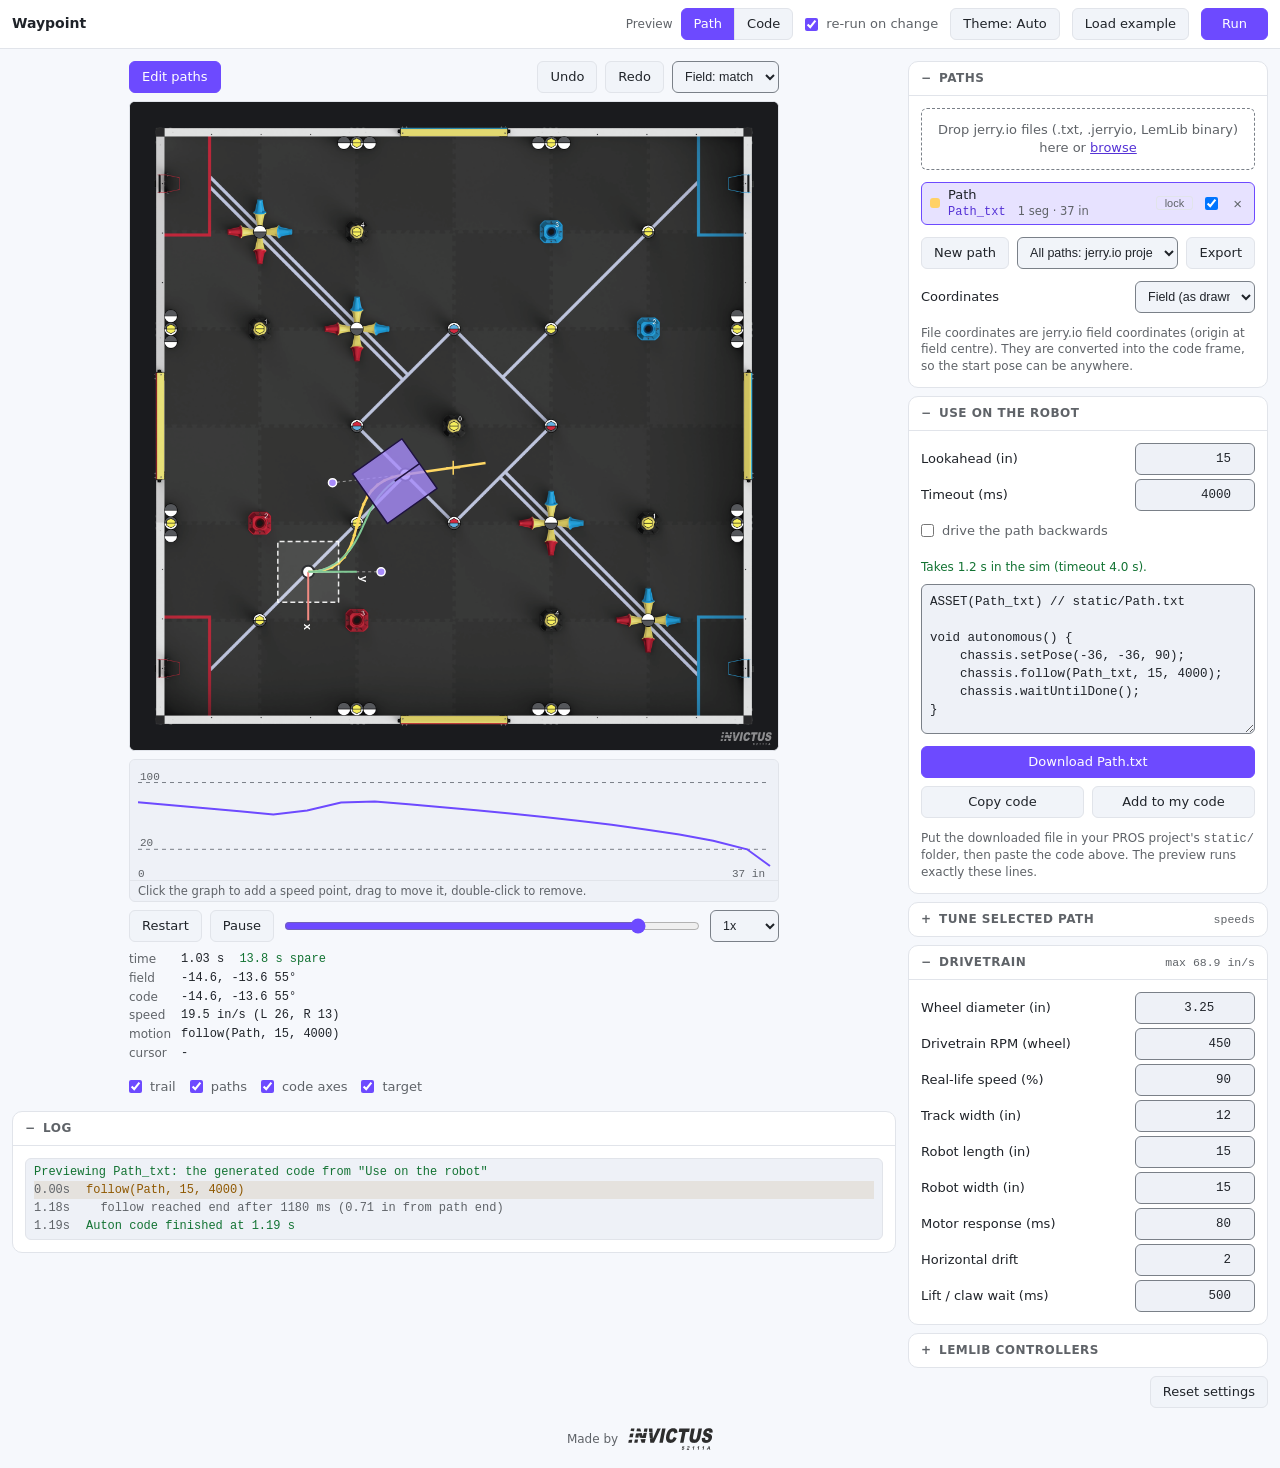
==== commit 8f1d9607: "Path-first flow: draw a path, watch it run, export the code - Preview: Path / Code switch. Path (def" ====
--- a/index.html
+++ b/index.html
@@ -5,10 +5,6 @@
 <meta name="viewport" content="width=device-width, initial-scale=1">
 <title>Waypoint</title>
 <meta name="author" content="Invictus 52111A">
-<meta name="description" content="Waypoint, the VEX V5 autonomous simulator: run your LemLib auton code, draw paths and scrub the result on the Override field.">
-<meta property="og:title" content="Waypoint">
-<meta property="og:description" content="The VEX V5 autonomous simulator">
-<meta property="og:image" content="assets/waypoint-logo.webp">
 <link rel="icon" type="image/svg+xml" href="assets/icon/icon.svg">
 <link rel="icon" type="image/png" sizes="32x32" href="assets/icon/icon-32.png">
 <link rel="icon" href="favicon.ico" sizes="16x16 32x32 48x48">
@@ -16,17 +12,11 @@
 <meta name="color-scheme" content="dark light">
 <link rel="stylesheet" href="css/tokens.css">
 <link rel="stylesheet" href="css/style.css">
-<link rel="stylesheet" href="css/brand.css">
 <script src="js/theme.js"></script>
 </head>
 <body>
-<div id="splash" class="splash" role="img" aria-label="Waypoint, the VEX V5 autonomous simulator" hidden><div class="splash-art"><svg class="wm splash-wm" viewBox="0 0 176.7 26" role="img" aria-label="Waypoint"><g transform="translate(4.58 0) skewX(-10)" fill="none" stroke="currentColor" stroke-width="3.6" stroke-linecap="round" stroke-linejoin="round"><path transform="translate(1.80 0)" d="M0 2l5 22L12 7l7 17 5-22"/><path transform="translate(31.80 0)" d="M0 24L8.5 2 17 24"/><path transform="translate(54.80 0)" d="M0 2l8 11.5L16 2M8 13.5V24"/><path transform="translate(76.80 0)" d="M0 24V2h8.5a6 6 0 0 1 0 12H0"/><path transform="translate(97.30 0)" d="M10.5 2a10.5 11 0 1 1-.01 0z"/><path transform="translate(124.30 0)" d="M1.5 2v22"/><path transform="translate(133.30 0)" d="M0 24V2l15 22V2"/><path transform="translate(154.30 0)" d="M0 2h16M8 2v22"/></g><circle class="wm-dot" cx="42.70" cy="16.9" r="2.6"/></svg><svg class="splash-route" viewBox="0 0 320 84" aria-hidden="true"><path class="route" pathLength="1" d="M12 50C52 18 86 70 122 60S186 12 222 20 280 46 300 48"/><circle class="node n1" cx="12" cy="50" r="6"/><circle class="node n2" cx="122" cy="60" r="6"/><circle class="node n3" cx="222" cy="20" r="6"/><g transform="rotate(45 300 48)"><rect class="node n4 goal" x="291" y="39" width="18" height="18" rx="4"/></g></svg><p class="splash-tag">The VEX V5 autonomous simulator</p></div></div>
-<script>
-  // show the splash once per browser session; the app removes it when the first run is ready
-  try { if (!sessionStorage.getItem('waypointSplash')) { document.getElementById('splash').hidden = false; sessionStorage.setItem('waypointSplash', '1'); } } catch (e) { /* no storage: no splash */ }
-</script>
 <header class="bar">
-  <h1 class="brand"><svg class="wm" viewBox="0 0 176.7 26" role="img" aria-label="Waypoint"><g transform="translate(4.58 0) skewX(-10)" fill="none" stroke="currentColor" stroke-width="3.6" stroke-linecap="round" stroke-linejoin="round"><path transform="translate(1.80 0)" d="M0 2l5 22L12 7l7 17 5-22"/><path transform="translate(31.80 0)" d="M0 24L8.5 2 17 24"/><path transform="translate(54.80 0)" d="M0 2l8 11.5L16 2M8 13.5V24"/><path transform="translate(76.80 0)" d="M0 24V2h8.5a6 6 0 0 1 0 12H0"/><path transform="translate(97.30 0)" d="M10.5 2a10.5 11 0 1 1-.01 0z"/><path transform="translate(124.30 0)" d="M1.5 2v22"/><path transform="translate(133.30 0)" d="M0 24V2l15 22V2"/><path transform="translate(154.30 0)" d="M0 2h16M8 2v22"/></g><circle class="wm-dot" cx="42.70" cy="16.9" r="2.6"/></svg></h1>
+  <h1>Waypoint</h1>
   <span class="grow"></span>
   <div class="seg" role="group" aria-label="What the preview runs">
     <span class="seglabel">Preview</span>
@@ -34,7 +24,6 @@
     <button id="pvCode" class="btn" type="button" aria-pressed="false" title="Run your autonomous() code">Code</button>
   </div>
   <label class="check"><input type="checkbox" id="autoRun" checked> re-run on change</label>
-  <button id="btnChangelog" class="btn" type="button" title="What changed in each update">Changelog<span class="dot" id="changelogDot" hidden></span></button>
   <button id="btnTheme" class="btn" type="button" title="Colour theme: Auto follows your system" aria-label="Colour theme">Theme: Auto</button>
   <button id="btnExample" class="btn" type="button">Load example</button>
   <button id="btnRun" class="btn primary" type="button" title="Ctrl+Enter">Run</button>
@@ -51,6 +40,7 @@
       <select id="fieldStyle" aria-label="Field picture">
         <option value="photo-match">Field: match</option>
         <option value="photo-skills">Field: skills</option>
+        <option value="drawn">Field: drawn</option>
       </select>
     </div>
     <div class="canvas-wrap">
@@ -80,7 +70,6 @@
       <tr><th>field</th><td id="tField">-</td></tr>
       <tr><th>code</th><td id="tCode">-</td></tr>
       <tr><th>speed</th><td id="tSpeed">-</td></tr>
-      <tr><th>align</th><td id="tAlign">-</td></tr>
       <tr><th>motion</th><td id="tMotion">-</td></tr>
       <tr><th>cursor</th><td id="cursor">-</td></tr>
     </table>
@@ -90,87 +79,16 @@
       <label class="check"><input type="checkbox" id="optPaths" checked> paths</label>
       <label class="check"><input type="checkbox" id="optAxes" checked> code axes</label>
       <label class="check"><input type="checkbox" id="optAim" checked> target</label>
-      <label class="check"><input type="checkbox" id="optOdom" checked> odometry ghost</label>
-      <label class="check"><input type="checkbox" id="optGoals"> goal hitboxes</label>
     </div>
 
     <details class="sec" open>
       <summary>Log</summary>
       <div id="log" class="log" role="log"></div>
     </details>
-
-    <details class="sec">
-      <summary>Run history <span class="aside" id="runCount"></span></summary>
-      <ul id="runList" class="runs"></ul>
-      <p class="note">Every Run draws a new random robot. <b>Replay</b> runs one of these draws again with the current settings.</p>
-    </details>
   </section>
 
   <aside class="panel">
-    <nav class="tabs" id="tabs" role="tablist" aria-label="Settings">
-      <button class="tab on" type="button" role="tab" data-tab="setup">Robot</button>
-      <button class="tab" type="button" role="tab" data-tab="aligners">Aligners and errors</button>
-      <button class="tab" type="button" role="tab" data-tab="paths">Paths</button>
-      <button class="tab" type="button" role="tab" data-tab="code">Code</button>
-      <button class="tab" type="button" role="tab" data-tab="all">Everything</button>
-    </nav>
-    <div class="panes" id="panes">
-    <details class="sec" id="secStart" data-tab="setup" open hidden>
-      <summary>Start pose</summary>
-      <div class="props" id="formStart"></div>
-      <label class="check realtoggle"><input type="checkbox" id="startFromCode"> take the start pose from <code>setPose()</code> in the code</label>
-      <p class="note" id="startNote" hidden>Your code's <code>setPose()</code> placed the robot here (field coordinates, heading 0&deg; = up the field), so these numbers follow the code.</p>
-      <div class="actions"><button id="btnStartAtPath" class="btn" type="button" title="Move the start pose to the first point of the selected path">Start at selected path</button></div>
-      <p class="note">Code 0, 0, 0 is this pose. +y is the robot's forward, +x its right. Drag the dashed robot on the field to move it, the handle to turn it.</p>
-    </details>
-
-    <details class="sec" data-tab="setup" open>
-      <summary>Drivetrain <span class="aside" id="topSpeed"></span></summary>
-      <div class="props" id="formDrive"></div>
-      <h3>Motors and weight</h3>
-      <label class="check realtoggle"><input type="checkbox" id="motorAuto"> work out the real-life speed and motor response from the motors</label>
-      <div class="props" id="formMotor"></div>
-      <div class="props">
-        <label class="field"><span>Cartridge (11 W motors)</span><select id="motorCartridge"><option value="100">100 rpm (red)</option><option value="200">200 rpm (green)</option><option value="600">600 rpm (blue)</option></select></label>
-        <label class="field"><span>Weight unit</span><select id="motorUnit"><option value="kg">kg</option><option value="lb">lb</option></select></label>
-      </div>
-      <details class="sub"><summary>Motor current figures</summary><div class="props" id="formMotorCur"></div>
-        <p class="note">Typical figures, not measured on your motors: VEX publishes the stall torque (2.1 N m for the 11 W motor on the 100 rpm cartridge, 0.5 N m for the 5.5 W motor) and the 2.5 A limit; the true stall and free current (about 4.7 A and 0.14 A for the 11 W motor) come from a community fit on the VEX Forum. The 5.5 W motor is not exactly half of an 11 W one, so it has its own figures.</p></details>
-      <p class="note" id="motorInfo"></p>
-      <p class="note">The wheel RPM above is the wheel's ideal speed (cartridge x gearing). With this on, the speed and response are worked out from the motors' torque, the current limit, the gearing, the weight and the rolling resistance of your wheels, and the two boxes above show the result. Mix 11 W and 5.5 W motors per side to match your drive (two 11 W and one 5.5 W a side is a 55 W drive, 27.5 W a side).</p>
-    </details>
-
-    <details class="sec" data-tab="setup" open>
-      <summary>Chassis <span class="aside">wheels + tracking wheels</span></summary>
-      <canvas id="chassisCanvas" class="chassiscv" aria-label="Top-down drawing of the chassis on an inch grid"></canvas>
-      <div id="chassisControls" class="chassisctl"></div>
-      <p class="note" id="chassisInfo"></p>
-      <p class="note">Front of the robot is up. There are 4 wheel positions a side (8 in all). Pick <b>Omni</b>, <b>Traction</b> or <b>Blank</b> for each, or click a wheel in the drawing to step through them. A 4WD is just four blanks. A blank position has no wheel. Wheel size is the wheel diameter above; the robot length and track width set where the wheels sit.</p>
-    </details>
-
-    <details class="sec" data-tab="aligners" open>
-      <summary>Goal aligners <span class="aside">hit the goals</span></summary>
-      <label class="check realtoggle"><input type="checkbox" id="solidGoals"> goals and walls are solid (the robot hits them)</label>
-      <p class="note">Off by default. It switches itself on while any aligners are on, because aligners need solid goals to push against. This is separate from the real-life error below: a perfect robot can still hit a goal.</p>
-      <div id="alignSummary" class="aligns"></div>
-      <div class="actions">
-        <button id="btnAlignFront" class="btn" type="button">Edit front aligners</button>
-        <button id="btnAlignBack" class="btn" type="button">Edit back aligners</button>
-      </div>
-      <h3>Goal base, flat to flat (in)</h3>
-      <div class="props" id="formGoals"></div>
-      <p class="note">The goals are screwed to the field, so they never move: the robot (its body and its aligners) is stopped by them, slides along them with friction and is turned by them. A goal counts as <b>aligned</b> when any part of it gets inside a small circle around the aligner's <b>alignment point</b> (the green diamond in the aligner editor). The circle's radius is <b>Aligned within (in)</b>: 0 means the goal must touch the point, a larger number is more forgiving. With real-life error on, the aligners grip a little harder and vary from run to run, so aligning is slightly less certain than in a perfect sim. The goal footprint is a square with cut-off corners, measured off the field picture (about 5.65 in across, corners cut by 1 in); you can change it here.</p>
-    </details>
-
-    <details class="sec" data-tab="aligners" open>
-      <summary>Real-life error <span class="aside">gyro drift + wheel slip</span></summary>
-      <label class="check realtoggle"><input type="checkbox" id="realOn"> simulate real-life error</label>
-      <label class="field"><span>Error size (x)</span><input type="number" id="realMult" step="0.1" min="0.1" max="5" inputmode="decimal" value="1"></label>
-      <p class="note">Error size scales every error at once: 1 is a typical robot, 2 is twice the gyro drift, noise and wheel slip with less grip (a worst case), 0.5 is half.</p>
-      <p class="note">On: every Run gives the robot a new random draw (its gyro has a bias, a turn-rate error and noise; the floor grip changes a little), so results vary from run to run like on a real field. How big the errors are comes from the Chassis above: traction wheels grip and slide less, tracking wheels keep the odometry right when the drive wheels slip. Changing a setting re-runs with the same draw. The odometry only sees the wheels and the gyro, so it slowly disagrees with where the robot really is. <code>setPose()</code> resets it, like a wall reset. Off (the default): a perfect robot, no odometry error and no slip.</p>
-    </details>
-
-    <details class="sec" data-tab="paths" open>
+    <details class="sec" open>
       <summary>Paths</summary>
       <div class="dropzone" id="drop">
         <input type="file" id="fileInput" multiple>
@@ -192,8 +110,7 @@
       </div>
       <p class="note" id="pathModeNote"></p>
     </details>
-
-    <details class="sec" id="secExport" data-tab="paths" open>
+    <details class="sec" id="secExport" open>
       <summary>Use on the robot</summary>
       <div class="props">
         <label class="field"><span>Lookahead (in)</span><input id="fLook" type="number" step="1" min="1" max="60" inputmode="decimal"></label>
@@ -209,8 +126,7 @@
       </div>
       <p class="note" id="genSteps">Put the downloaded file in your PROS project's <code>static/</code> folder, then paste the code above. The preview runs exactly these lines.</p>
     </details>
-
-    <details class="sec" id="pathProps" data-tab="paths" hidden>
+    <details class="sec" id="pathProps" hidden>
       <summary>Tune selected path <span class="aside">speeds</span></summary>
       <div class="props">
         <label class="field"><span>Name</span><input id="pName" type="text" maxlength="40"></label>
@@ -223,8 +139,13 @@
       </div>
       <p class="note">Speeds use LemLib v0.4 units (0-127). Slower where the path bends more, and never faster than the robot could stop from.</p>
     </details>
-
-    <details class="sec" id="secCode" data-tab="code" open hidden>
+    <details class="sec" id="secStart" open hidden>
+      <summary>Start pose</summary>
+      <div class="props" id="formStart"></div>
+      <div class="actions"><button id="btnStartAtPath" class="btn" type="button" title="Move the start pose to the first point of the selected path">Start at selected path</button></div>
+      <p class="note">Code 0, 0, 0 is this pose. +y is the robot's forward, +x its right. Drag the dashed robot on the field to move it, the handle to turn it.</p>
+    </details>
+    <details class="sec" id="secCode" open hidden>
       <summary>Code</summary>
       <div class="props">
         <label class="field"><span>Language</span>
@@ -238,88 +159,24 @@
       <textarea id="code" spellcheck="false" autocomplete="off" autocapitalize="off" aria-label="Autonomous code"></textarea>
       <div class="actions">
         <button id="btnImport" class="btn" type="button" title="Read lemlib::Drivetrain and ControllerSettings from the code above">Import settings from code</button>
-        <button id="btnTune" class="btn" type="button" title="Measure every motion and set its timeout to the time it needs plus a safety margin">Auto-tune timeouts</button>
       </div>
       <p class="note">Drivetrain only. Calls on other objects (intake, lift, clamp...) are ignored.</p>
     </details>
-
-    <details class="sec" data-tab="code">
+    <details class="sec" open>
+      <summary>Drivetrain <span class="aside" id="topSpeed"></span></summary>
+      <div class="props" id="formDrive"></div>
+    </details>
+    <details class="sec">
       <summary>LemLib controllers</summary>
       <h3>Lateral</h3><div class="props" id="formLat"></div>
       <h3>Angular</h3><div class="props" id="formAng"></div>
     </details>
 
-    </div>
-
     <div class="actions end">
       <button id="btnReset" class="btn" type="button">Reset settings</button>
     </div>
   </aside>
 </main>
-
- <dialog id="alignDlg" class="aligndlg" aria-labelledby="alignTitle">
-  <header>
-    <h2 id="alignTitle">Goal aligners</h2>
-    <div class="seg"><button class="btn on" type="button" data-side="front">Front</button><button class="btn" type="button" data-side="back">Back</button></div>
-    <span class="grow"></span>
-    <button id="alignClose" class="btn primary" type="button">Done</button>
-  </header>
-  <div class="alignbody">
-    <div class="alignleft">
-      <div class="aligntb">
-        <div id="alignTools" class="seg"></div>
-        <button id="alignMirror" class="btn" type="button" title="Add a mirror image (left / right) of the selected shape">Mirror copy</button>
-        <button id="alignDelete" class="btn" type="button" title="Delete">Delete</button>
-        <button id="alignUndo" class="btn" type="button" title="Ctrl+Z">Undo</button>
-        <button id="alignRedo" class="btn" type="button" title="Ctrl+Y">Redo</button>
-        <label class="check">Snap <select id="alignSnap" aria-label="Snap to the grid"><option value="1" selected>1 in</option><option value="0.5">0.5 in</option><option value="0.25">0.25 in</option><option value="0">off</option></select></label>
-        <label class="check"><input id="alignMirrorDraw" type="checkbox"> also draw the mirror image</label>
-        <label class="check"><input id="alignShowGoal" type="checkbox" checked> show a goal seated at the point</label>
-        <button id="alignFit" class="btn" type="button" title="Show the whole robot">Fit</button>
-        <button id="alignExample" class="btn" type="button" title="Two angled wings meeting at the middle">Add example funnel</button>
-        <button id="alignClear" class="btn" type="button">Clear</button>
-      </div>
-      <canvas id="alignCanvas" aria-label="Aligner sketch on an inch grid"></canvas>
-      <p id="alignStatus" class="note"></p>
-      <p class="note">Keys: V select, L line, A 3-point arc, C centre arc, O circle, Delete, Ctrl+Z / Ctrl+Y. Mouse wheel zooms, right or middle drag (or Alt + drag) pans. Everything is in inches from the robot's centre, front is up. Drag the green diamond to place the alignment point yourself.</p>
-    </div>
-    <div id="alignProps" class="alignprops"></div>
-  </div>
-</dialog>
-
- <dialog id="tuneDlg" class="tunedlg" aria-labelledby="tuneTitle">
-  <header>
-    <h2 id="tuneTitle">Auto-tune timeouts</h2>
-    <span class="grow"></span>
-    <button id="tuneClose" class="btn" type="button">Close</button>
-  </header>
-  <div class="tunebody">
-    <p class="note">Runs your auton to see how long every motion really takes, then gives each call a timeout of that time plus a safety margin. A move that runs into a wall or a goal and can never get there gets a timeout a little after it hit (or after an aligner caught the goal), so it has time to square up but does not push in for long. It then runs the result again to check, and puts the numbers back into a copy of your code.</p>
-    <div class="props tuneopts">
-      <label class="field"><span>Safety margin (%)</span><input id="tunePct" type="number" step="5" min="0" max="300" value="20"></label>
-      <label class="field"><span>Plus (ms)</span><input id="tuneExtra" type="number" step="25" min="0" max="3000" value="150"></label>
-      <label class="field"><span>Wait after hitting a wall or goal (ms)</span><input id="tuneAlign" type="number" step="50" min="0" max="5000" value="400"></label>
-      <label class="field"><span>Wait after an aligner catches the goal (ms)</span><input id="tuneAligned" type="number" step="25" min="0" max="3000" value="200"></label>
-      <label class="field"><span>Random draws to check</span><input id="tuneDraws" type="number" step="1" min="1" max="8" value="3"></label>
-    </div>
-    <div class="actions"><button id="tuneRun" class="btn primary" type="button">Run auto-tune</button><span id="tuneStatus" class="note"></span></div>
-    <div id="tuneOut" hidden>
-      <p id="tuneSummary" class="note"></p>
-      <div class="tunetable"><table id="tuneTable"></table></div>
-      <h3>Your code with the tuned timeouts</h3>
-      <textarea id="tuneCode" readonly spellcheck="false" aria-label="Code with tuned timeouts"></textarea>
-      <div class="actions"><button id="tuneCopy" class="btn" type="button">Copy code</button><button id="tuneUse" class="btn" type="button" title="Replace the code in the editor with this">Use this code in the editor</button></div>
-    </div>
-  </div>
-</dialog>
-
-<dialog id="changelog" class="changelog" aria-labelledby="changelogTitle">
-  <header>
-    <h2 id="changelogTitle">Changelog</h2>
-    <button id="changelogClose" class="btn" type="button" aria-label="Close">Close</button>
-  </header>
-  <div id="changelogBody" class="body"></div>
-</dialog>
 
 <footer class="credit">
   <span>Made by</span>
@@ -333,16 +190,10 @@
 <script src="js/editor.js"></script>
 <script src="js/export.js"></script>
 <script src="js/codegen.js"></script>
-<script src="js/chassis.js"></script>
-<script src="js/motors.js"></script>
-<script src="js/aligners.js"></script>
-<script src="js/contact.js"></script>
 <script src="js/sim.js"></script>
+<script src="js/field.js"></script>
 <script src="js/render.js"></script>
 <script src="js/examples.js"></script>
-<script src="js/changelog.js"></script>
-<script src="js/sketch.js"></script>
-<script src="js/autotune.js"></script>
 <script src="js/pathtool.js"></script>
 <script src="js/app.js"></script>
 </body>
--- a/css/style.css
+++ b/css/style.css
@@ -3,8 +3,6 @@
 * { box-sizing: border-box; }
 html, body { margin: 0; }
 body {
-  /* the page is at least one screen tall, so the "Made by Invictus" credit sits at the bottom */
-  min-height: 100vh; display: flex; flex-direction: column;
   background: var(--ground);
   color: var(--ink);
   font: 13px/1.4 var(--font);
@@ -13,104 +11,6 @@
   font-family: var(--mono);
 }
 :focus-visible { outline: 2px solid var(--accent); outline-offset: 1px; }
-
-/* start-up splash: the logo, shown once per browser session */
-.splash {
-  position: fixed; inset: 0; z-index: 100; display: grid; place-items: center; cursor: pointer;
-  background: var(--splash-bg); transition: opacity .45s ease;
-}
-.splash img {
-  width: min(640px, 88vw); height: auto;
-  /* fade only the outer edge so the picture melts into the splash background */
-  --fade: linear-gradient(to right, transparent, #000 7%, #000 93%, transparent), linear-gradient(to bottom, transparent, #000 10%, #000 90%, transparent);
-  -webkit-mask-image: var(--fade); mask-image: var(--fade);
-  -webkit-mask-composite: source-in; mask-composite: intersect;
-}
-.splash[hidden] { display: none; }
-.splash.out { opacity: 0; pointer-events: none; }
-@media (prefers-reduced-motion: reduce) { .splash { transition: none; } }
-
-/* aligner sketch dialog */
-.seg { display: inline-flex; gap: 0; }
-.seg .btn { border-radius: 0; margin-left: -1px; }
-.seg .btn:first-child { border-radius: var(--r-sm) 0 0 var(--r-sm); margin-left: 0; }
-.seg .btn:last-child { border-radius: 0 var(--r-sm) var(--r-sm) 0; }
-.btn.on { background: var(--accent); border-color: var(--accent); color: var(--on-accent); }
-.aligndlg {
-  width: min(1180px, calc(100vw - 24px)); height: min(820px, calc(100vh - 24px)); padding: 0; overflow: hidden;
-  background: var(--surface); color: var(--ink); border: 1px solid var(--hairline); border-radius: var(--r-lg);
-}
-.aligndlg[open] { display: flex; flex-direction: column; }
-.aligndlg::backdrop { background: color-mix(in srgb, var(--splash-bg), transparent 35%); }
-.aligndlg > header { display: flex; align-items: center; gap: var(--s-3); padding: var(--s-3) var(--s-4); border-bottom: 1px solid var(--hairline); }
-.aligndlg h2 { margin: 0; font-size: 15px; font-weight: 600; }
-.alignbody { flex: 1; min-height: 0; display: grid; grid-template-columns: minmax(0, 1fr) 300px; }
-.alignleft { display: flex; flex-direction: column; min-width: 0; min-height: 0; padding: var(--s-3); gap: var(--s-2); }
-.aligntb { display: flex; flex-wrap: wrap; gap: var(--s-2); align-items: center; }
-.aligntb select { width: auto; }
-#alignCanvas { flex: 1; min-height: 280px; width: 100%; border: 1px solid var(--hairline); border-radius: var(--r-sm); touch-action: none; cursor: crosshair; }
-.alignprops { overflow: auto; padding: var(--s-3); border-left: 1px solid var(--hairline); display: grid; gap: var(--s-2); align-content: start; }
-.alignprops h3 { margin: var(--s-3) 0 0; }
-.alignprops .pt { display: grid; gap: var(--s-1); }
-.alignprops .note { margin: 0; }
-.alignleft .note { margin: 0; }
-.aligns { display: grid; gap: 2px; margin-bottom: var(--s-2); font-size: 12px; color: var(--ink-muted); }
-.runs { list-style: none; margin: 0; padding: 0; display: grid; gap: 2px; }
-.runs li { display: flex; align-items: center; gap: var(--s-2); font-size: 12px; padding: 2px 0; }
-.runs li .what { flex: 1; min-width: 0; }
-.runs li .when { color: var(--ink-muted); }
-.runs li.cur .what b { color: var(--accent-text); }
-.runs li .btn { min-height: 22px; padding: 0 var(--s-2); font-size: 11px; }
-@media (max-width: 820px) { .alignbody { grid-template-columns: 1fr; grid-template-rows: minmax(0, 1fr) 220px; } .alignprops { border-left: 0; border-top: 1px solid var(--hairline); } }
-
-/* auto-tune dialog */
-.tunedlg {
-  width: min(900px, calc(100vw - 24px)); max-height: min(860px, calc(100vh - 24px)); padding: 0; overflow: hidden;
-  background: var(--surface); color: var(--ink); border: 1px solid var(--hairline); border-radius: var(--r-lg);
-}
-.tunedlg[open] { display: flex; flex-direction: column; }
-.tunedlg::backdrop { background: color-mix(in srgb, var(--splash-bg), transparent 35%); }
-.tunedlg > header { display: flex; align-items: center; gap: var(--s-3); padding: var(--s-3) var(--s-4); border-bottom: 1px solid var(--hairline); }
-.tunedlg h2 { margin: 0; font-size: 15px; font-weight: 600; }
-.tunebody { overflow: auto; padding: var(--s-3) var(--s-4) var(--s-5); display: grid; gap: var(--s-3); align-content: start; }
-.tunebody .note { margin: 0; }
-.tuneopts { grid-template-columns: repeat(auto-fit, minmax(300px, 1fr)); }
-.tunetable { overflow: auto; border: 1px solid var(--hairline); border-radius: var(--r-sm); }
-.tunetable table { border-collapse: collapse; width: 100%; font-size: 12px; }
-.tunetable th, .tunetable td { padding: 4px 8px; text-align: left; border-bottom: 1px solid var(--hairline); vertical-align: top; }
-.tunetable th { color: var(--ink-muted); font-weight: 600; position: sticky; top: 0; background: var(--surface); }
-.tunetable td.n { text-align: right; font-family: var(--mono); white-space: nowrap; }
-.tunetable td.new { font-weight: 700; color: var(--accent-text); }
-.tunetable td.why { color: var(--ink-muted); }
-.tunetable tr.blocked td.why, .tunetable tr.aligned td.why { color: var(--warning); }
-#tuneCode { width: 100%; height: 240px; font-size: 12.5px; line-height: 1.45; tab-size: 4; white-space: pre; overflow: auto; }
-.tunebody h3 { margin: 0; }
-
-/* changelog dialog */
-.btn .dot { width: 7px; height: 7px; border-radius: 50%; background: var(--accent); margin-left: var(--s-2); }
-.btn .dot[hidden] { display: none; }
-.changelog {
-  width: min(680px, calc(100vw - 24px)); max-height: min(780px, calc(100vh - 32px)); padding: 0; overflow: hidden;
-  background: var(--surface); color: var(--ink); border: 1px solid var(--hairline); border-radius: var(--r-lg);
-}
-.changelog[open] { display: flex; flex-direction: column; }
-.changelog::backdrop { background: color-mix(in srgb, var(--splash-bg), transparent 35%); }
-.changelog > header { display: flex; align-items: center; gap: var(--s-3); padding: var(--s-3) var(--s-4); border-bottom: 1px solid var(--hairline); }
-.changelog h2 { margin: 0; flex: 1; font-size: 15px; font-weight: 600; }
-.changelog .body { overflow: auto; padding: var(--s-3) var(--s-4) var(--s-5); display: grid; grid-auto-rows: max-content; align-content: start; gap: var(--s-4); }
-.cl-rel { border: 1px solid var(--hairline); border-radius: var(--r-md); background: var(--surface-raised); overflow: hidden; }
-.cl-rel > h3 { display: flex; align-items: center; gap: var(--s-2); margin: 0; padding: var(--s-2) var(--s-3); font-size: 13px; font-weight: 600; color: var(--ink); border-bottom: 1px solid var(--hairline); }
-.cl-tag { font-size: 11px; font-weight: 600; padding: 1px 8px; border-radius: 999px; background: var(--accent); color: var(--on-accent); }
-.cl-sec { padding: var(--s-2) var(--s-3) var(--s-3); }
-.cl-sec h4 { margin: var(--s-2) 0 var(--s-1); font-size: 11px; font-weight: 700; letter-spacing: .05em; text-transform: uppercase; }
-.cl-sec h4.added { color: var(--success); }
-.cl-sec h4.changed { color: var(--accent-text); }
-.cl-sec h4.fixed { color: var(--warning); }
-.cl-sec h4.removed { color: var(--danger); }
-.cl-sec ul { margin: 0; padding-left: 18px; display: grid; gap: var(--s-2); }
-.cl-sec ul ul { margin-top: var(--s-1); gap: var(--s-1); color: var(--ink-muted); }
-.cl-sec li { line-height: 1.45; }
-.cl-sec code { font-size: 12px; background: var(--surface); padding: 0 4px; border-radius: var(--r-xs); }
 
 /* top bar */
 .bar {
@@ -147,40 +47,15 @@
 
 /* layout */
 .layout {
-  display: grid; grid-template-columns: minmax(380px, min(46vw, calc(100vh - 170px))) minmax(0, 1fr); gap: var(--s-4);
-  padding: var(--s-3) var(--s-4); max-width: 2200px; margin: 0 auto; align-items: start;
-  width: 100%; flex: 1 0 auto;
+  display: grid; grid-template-columns: minmax(0, 1fr) 360px; gap: var(--s-3);
+  padding: var(--s-3); max-width: 1440px; margin: 0 auto; align-items: start;
 }
-.stage { display: flex; flex-direction: column; gap: var(--s-2); min-width: 0; align-items: stretch; }
-.stage > * { width: 100%; min-width: 0; }
+.stage { display: flex; flex-direction: column; gap: var(--s-2); min-width: 0; align-items: center; }
+.stage > * { width: min(100%, calc(100vh - 250px)); min-width: 300px; }
+.stage > .sec { width: 100%; min-width: 0; }
 .canvas-wrap { aspect-ratio: 1; border: 1px solid var(--hairline); border-radius: var(--r-sm); overflow: hidden; background: var(--art-bg); }
 .canvas-wrap canvas { width: 100%; height: 100%; display: block; touch-action: none; cursor: crosshair; }
 .panel { display: flex; flex-direction: column; gap: var(--s-2); min-width: 0; }
-/* the settings are in tabs; on a wide screen the sections of a tab sit in two columns */
-.tabs { display: flex; flex-wrap: wrap; gap: var(--s-1); position: sticky; top: 0; z-index: 5; padding: var(--s-1) 0 var(--s-2); background: var(--ground); }
-.tab {
-  appearance: none; min-height: var(--control-h); padding: 0 var(--s-3); border: 1px solid var(--hairline); border-radius: var(--r-sm);
-  background: var(--surface); color: var(--ink-muted); font: inherit; font-weight: 600; cursor: pointer;
-}
-.tab:hover { color: var(--ink); }
-.tab.on { background: var(--accent); border-color: var(--accent); color: var(--on-accent); }
-.panes { column-width: 400px; column-gap: var(--s-3); }
-.panes > .sec { break-inside: avoid; margin-bottom: var(--s-3); }
-.panes > .sec.off-tab { display: none; }
-details.sub { border: 1px solid var(--hairline); border-radius: var(--r-sm); background: var(--surface-raised); }
-details.sub > summary { cursor: pointer; padding: var(--s-1) var(--s-3); color: var(--ink-muted); font-weight: 600; font-size: 12px; }
-details.sub[open] > summary { border-bottom: 1px solid var(--hairline); }
-details.sub > *:not(summary) { margin: var(--s-2) var(--s-3); }
-
-/* why a control is greyed out */
-input:disabled, select:disabled, button:disabled { opacity: .5; cursor: not-allowed; }
-.field[data-why]::after, .check[data-why]::after, .whynote {
-  display: block; font-size: 11.5px; line-height: 1.35; color: var(--ink-muted); font-weight: 400;
-}
-.field[data-why]::after { content: attr(data-why); grid-column: 1 / -1; }
-.check[data-why] { flex-wrap: wrap; }
-.check[data-why]::after { content: attr(data-why); flex-basis: 100%; padding-left: 24px; }
-.whynote { margin: 0; }
 
 .transport { display: flex; gap: var(--s-2); align-items: center; }
 .transport input[type=range] { flex: 1; min-width: 0; }
@@ -213,18 +88,6 @@
 .field > span { color: var(--ink); white-space: nowrap; overflow: hidden; text-overflow: ellipsis; }
 .field input, .field select { width: 100%; text-align: right; }
 .field select { text-align: left; }
-.chassiscv { display: block; width: calc(100% - 2 * var(--s-3)); aspect-ratio: 1; border: 1px solid var(--hairline); border-radius: var(--r-sm); }
-.chassisctl { display: grid; gap: var(--s-2); }
-.chassisctl .wrow { display: flex; align-items: center; gap: var(--s-1); flex-wrap: wrap; }
-.chassisctl .wrow > span { min-width: 112px; color: var(--ink); }
-.chassisctl .wrow.wheels { display: grid; grid-template-columns: repeat(4, minmax(0, 1fr)); gap: var(--s-1); }
-.chassisctl .wrow.wheels > span { grid-column: 1 / -1; min-width: 0; }
-.chassisctl .wrow.wheels select { width: 100%; padding: 0 2px; }
-.chassisctl select { min-width: 0; width: auto; padding-right: 4px; }
-.chassisctl .btn { min-width: var(--control-h); padding: 0 var(--s-2); }
-.chassisctl .trow { display: grid; grid-template-columns: 1fr 84px; gap: var(--s-2); align-items: center; }
-.chassisctl .trow input[type=number] { text-align: right; }
-.realtoggle { display: flex; margin-bottom: var(--s-2); }
 .note { margin: var(--s-2) var(--s-3) var(--s-3); color: var(--ink-muted); font-size: 12px; }
 .actions { display: flex; gap: var(--s-2); }
 .actions.end { justify-content: flex-end; }
@@ -267,14 +130,9 @@
 .log .error { color: var(--danger); }
 .log .info { color: var(--success); }
 
-@media (max-width: 1100px) {
-  .layout { grid-template-columns: minmax(0, 1fr); }
-  .stage > * { width: min(100%, 720px); align-self: center; }
-}
 @media (max-width: 900px) {
   .layout { grid-template-columns: minmax(0, 1fr); padding: var(--s-2); }
-  .panes { column-width: auto; column-count: 1; }
-  .stage > * { width: 100%; }
+  .stage > * { width: 100%; min-width: 0; }
 }
 
 /* ---- path editing */
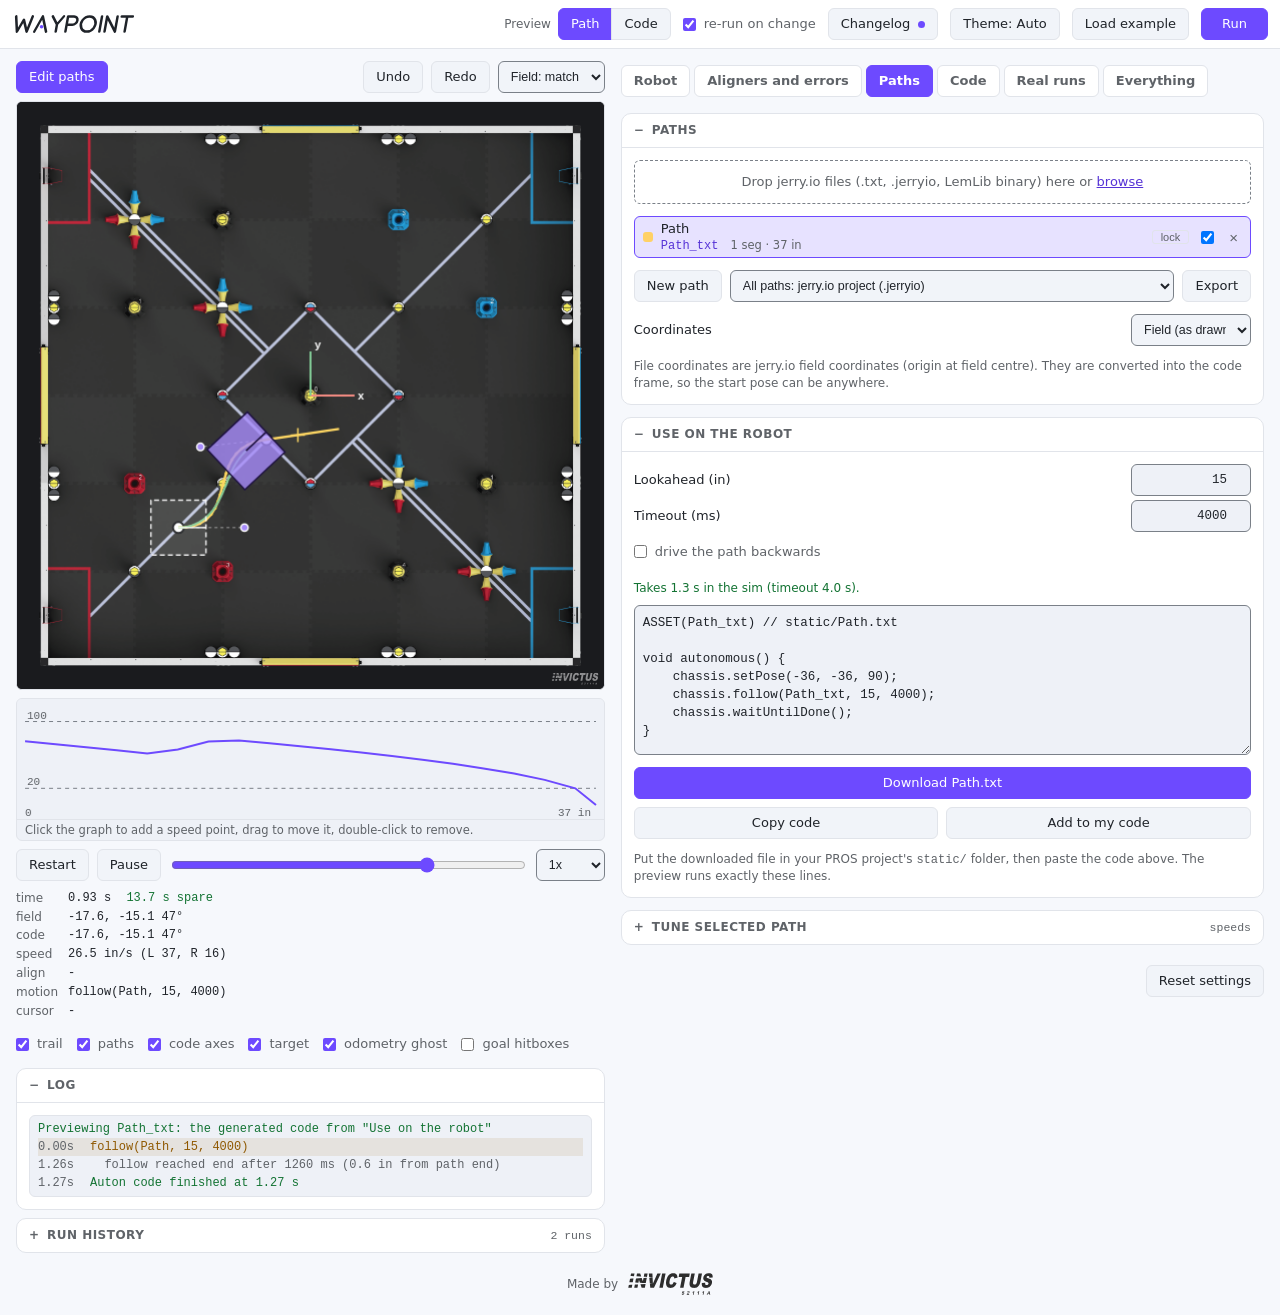
==== commit 5d248241: "Add Real runs tab: real-robot pose logs vs the sim Load pose logs from the robot (SD-card CSV or pro" ====
--- a/index.html
+++ b/index.html
@@ -5,6 +5,10 @@
 <meta name="viewport" content="width=device-width, initial-scale=1">
 <title>Waypoint</title>
 <meta name="author" content="Invictus 52111A">
+<meta name="description" content="Waypoint, the VEX V5 autonomous simulator: run your LemLib auton code, draw paths and scrub the result on the Override field.">
+<meta property="og:title" content="Waypoint">
+<meta property="og:description" content="The VEX V5 autonomous simulator">
+<meta property="og:image" content="assets/waypoint-logo.webp">
 <link rel="icon" type="image/svg+xml" href="assets/icon/icon.svg">
 <link rel="icon" type="image/png" sizes="32x32" href="assets/icon/icon-32.png">
 <link rel="icon" href="favicon.ico" sizes="16x16 32x32 48x48">
@@ -12,11 +16,17 @@
 <meta name="color-scheme" content="dark light">
 <link rel="stylesheet" href="css/tokens.css">
 <link rel="stylesheet" href="css/style.css">
+<link rel="stylesheet" href="css/brand.css">
 <script src="js/theme.js"></script>
 </head>
 <body>
+<div id="splash" class="splash" role="img" aria-label="Waypoint, the VEX V5 autonomous simulator" hidden><div class="splash-art"><svg class="wm splash-wm" viewBox="0 0 176.7 26" role="img" aria-label="Waypoint"><g transform="translate(4.58 0) skewX(-10)" fill="none" stroke="currentColor" stroke-width="3.6" stroke-linecap="round" stroke-linejoin="round"><path transform="translate(1.80 0)" d="M0 2l5 22L12 7l7 17 5-22"/><path transform="translate(31.80 0)" d="M0 24L8.5 2 17 24"/><path transform="translate(54.80 0)" d="M0 2l8 11.5L16 2M8 13.5V24"/><path transform="translate(76.80 0)" d="M0 24V2h8.5a6 6 0 0 1 0 12H0"/><path transform="translate(97.30 0)" d="M10.5 2a10.5 11 0 1 1-.01 0z"/><path transform="translate(124.30 0)" d="M1.5 2v22"/><path transform="translate(133.30 0)" d="M0 24V2l15 22V2"/><path transform="translate(154.30 0)" d="M0 2h16M8 2v22"/></g><circle class="wm-dot" cx="42.70" cy="16.9" r="2.6"/></svg><svg class="splash-route" viewBox="0 0 320 84" aria-hidden="true"><path class="route" pathLength="1" d="M12 50C52 18 86 70 122 60S186 12 222 20 280 46 300 48"/><circle class="node n1" cx="12" cy="50" r="6"/><circle class="node n2" cx="122" cy="60" r="6"/><circle class="node n3" cx="222" cy="20" r="6"/><g transform="rotate(45 300 48)"><rect class="node n4 goal" x="291" y="39" width="18" height="18" rx="4"/></g></svg><p class="splash-tag">The VEX V5 autonomous simulator</p></div></div>
+<script>
+  // show the splash once per browser session; the app removes it when the first run is ready
+  try { if (!sessionStorage.getItem('waypointSplash')) { document.getElementById('splash').hidden = false; sessionStorage.setItem('waypointSplash', '1'); } } catch (e) { /* no storage: no splash */ }
+</script>
 <header class="bar">
-  <h1>Waypoint</h1>
+  <h1 class="brand"><svg class="wm" viewBox="0 0 176.7 26" role="img" aria-label="Waypoint"><g transform="translate(4.58 0) skewX(-10)" fill="none" stroke="currentColor" stroke-width="3.6" stroke-linecap="round" stroke-linejoin="round"><path transform="translate(1.80 0)" d="M0 2l5 22L12 7l7 17 5-22"/><path transform="translate(31.80 0)" d="M0 24L8.5 2 17 24"/><path transform="translate(54.80 0)" d="M0 2l8 11.5L16 2M8 13.5V24"/><path transform="translate(76.80 0)" d="M0 24V2h8.5a6 6 0 0 1 0 12H0"/><path transform="translate(97.30 0)" d="M10.5 2a10.5 11 0 1 1-.01 0z"/><path transform="translate(124.30 0)" d="M1.5 2v22"/><path transform="translate(133.30 0)" d="M0 24V2l15 22V2"/><path transform="translate(154.30 0)" d="M0 2h16M8 2v22"/></g><circle class="wm-dot" cx="42.70" cy="16.9" r="2.6"/></svg></h1>
   <span class="grow"></span>
   <div class="seg" role="group" aria-label="What the preview runs">
     <span class="seglabel">Preview</span>
@@ -24,6 +34,7 @@
     <button id="pvCode" class="btn" type="button" aria-pressed="false" title="Run your autonomous() code">Code</button>
   </div>
   <label class="check"><input type="checkbox" id="autoRun" checked> re-run on change</label>
+  <button id="btnChangelog" class="btn" type="button" title="What changed in each update">Changelog<span class="dot" id="changelogDot" hidden></span></button>
   <button id="btnTheme" class="btn" type="button" title="Colour theme: Auto follows your system" aria-label="Colour theme">Theme: Auto</button>
   <button id="btnExample" class="btn" type="button">Load example</button>
   <button id="btnRun" class="btn primary" type="button" title="Ctrl+Enter">Run</button>
@@ -40,7 +51,6 @@
       <select id="fieldStyle" aria-label="Field picture">
         <option value="photo-match">Field: match</option>
         <option value="photo-skills">Field: skills</option>
-        <option value="drawn">Field: drawn</option>
       </select>
     </div>
     <div class="canvas-wrap">
@@ -70,6 +80,7 @@
       <tr><th>field</th><td id="tField">-</td></tr>
       <tr><th>code</th><td id="tCode">-</td></tr>
       <tr><th>speed</th><td id="tSpeed">-</td></tr>
+      <tr><th>align</th><td id="tAlign">-</td></tr>
       <tr><th>motion</th><td id="tMotion">-</td></tr>
       <tr><th>cursor</th><td id="cursor">-</td></tr>
     </table>
@@ -79,16 +90,88 @@
       <label class="check"><input type="checkbox" id="optPaths" checked> paths</label>
       <label class="check"><input type="checkbox" id="optAxes" checked> code axes</label>
       <label class="check"><input type="checkbox" id="optAim" checked> target</label>
+      <label class="check"><input type="checkbox" id="optOdom" checked> odometry ghost</label>
+      <label class="check"><input type="checkbox" id="optGoals"> goal hitboxes</label>
     </div>
 
     <details class="sec" open>
       <summary>Log</summary>
       <div id="log" class="log" role="log"></div>
     </details>
+
+    <details class="sec">
+      <summary>Run history <span class="aside" id="runCount"></span></summary>
+      <ul id="runList" class="runs"></ul>
+      <p class="note">Every Run draws a new random robot. <b>Replay</b> runs one of these draws again with the current settings.</p>
+    </details>
   </section>
 
   <aside class="panel">
-    <details class="sec" open>
+    <nav class="tabs" id="tabs" role="tablist" aria-label="Settings">
+      <button class="tab on" type="button" role="tab" data-tab="setup">Robot</button>
+      <button class="tab" type="button" role="tab" data-tab="aligners">Aligners and errors</button>
+      <button class="tab" type="button" role="tab" data-tab="paths">Paths</button>
+      <button class="tab" type="button" role="tab" data-tab="code">Code</button>
+      <button class="tab" type="button" role="tab" data-tab="real">Real runs</button>
+      <button class="tab" type="button" role="tab" data-tab="all">Everything</button>
+    </nav>
+    <div class="panes" id="panes">
+    <details class="sec" id="secStart" data-tab="setup" open hidden>
+      <summary>Start pose</summary>
+      <div class="props" id="formStart"></div>
+      <label class="check realtoggle"><input type="checkbox" id="startFromCode"> take the start pose from <code>setPose()</code> in the code</label>
+      <p class="note" id="startNote" hidden>Your code's <code>setPose()</code> placed the robot here (field coordinates, heading 0&deg; = up the field), so these numbers follow the code.</p>
+      <div class="actions"><button id="btnStartAtPath" class="btn" type="button" title="Move the start pose to the first point of the selected path">Start at selected path</button></div>
+      <p class="note">Code 0, 0, 0 is this pose. +y is the robot's forward, +x its right. Drag the dashed robot on the field to move it, the handle to turn it.</p>
+    </details>
+
+    <details class="sec" data-tab="setup" open>
+      <summary>Drivetrain <span class="aside" id="topSpeed"></span></summary>
+      <div class="props" id="formDrive"></div>
+      <h3>Motors and weight</h3>
+      <label class="check realtoggle"><input type="checkbox" id="motorAuto"> work out the real-life speed and motor response from the motors</label>
+      <div class="props" id="formMotor"></div>
+      <div class="props">
+        <label class="field"><span>Cartridge (11 W motors)</span><select id="motorCartridge"><option value="100">100 rpm (red)</option><option value="200">200 rpm (green)</option><option value="600">600 rpm (blue)</option></select></label>
+        <label class="field"><span>Weight unit</span><select id="motorUnit"><option value="kg">kg</option><option value="lb">lb</option></select></label>
+      </div>
+      <details class="sub"><summary>Motor current figures</summary><div class="props" id="formMotorCur"></div>
+        <p class="note">Typical figures, not measured on your motors: VEX publishes the stall torque (2.1 N m for the 11 W motor on the 100 rpm cartridge, 0.5 N m for the 5.5 W motor) and the 2.5 A limit; the true stall and free current (about 4.7 A and 0.14 A for the 11 W motor) come from a community fit on the VEX Forum. The 5.5 W motor is not exactly half of an 11 W one, so it has its own figures.</p></details>
+      <p class="note" id="motorInfo"></p>
+      <p class="note">The wheel RPM above is the wheel's ideal speed (cartridge x gearing). With this on, the speed and response are worked out from the motors' torque, the current limit, the gearing, the weight and the rolling resistance of your wheels, and the two boxes above show the result. Mix 11 W and 5.5 W motors per side to match your drive (two 11 W and one 5.5 W a side is a 55 W drive, 27.5 W a side).</p>
+    </details>
+
+    <details class="sec" data-tab="setup" open>
+      <summary>Chassis <span class="aside">wheels + tracking wheels</span></summary>
+      <canvas id="chassisCanvas" class="chassiscv" aria-label="Top-down drawing of the chassis on an inch grid"></canvas>
+      <div id="chassisControls" class="chassisctl"></div>
+      <p class="note" id="chassisInfo"></p>
+      <p class="note">Front of the robot is up. There are 4 wheel positions a side (8 in all). Pick <b>Omni</b>, <b>Traction</b> or <b>Blank</b> for each, or click a wheel in the drawing to step through them. A 4WD is just four blanks. A blank position has no wheel. Wheel size is the wheel diameter above; the robot length and track width set where the wheels sit.</p>
+    </details>
+
+    <details class="sec" data-tab="aligners" open>
+      <summary>Goal aligners <span class="aside">hit the goals</span></summary>
+      <label class="check realtoggle"><input type="checkbox" id="solidGoals"> goals and walls are solid (the robot hits them)</label>
+      <p class="note">Off by default. It switches itself on while any aligners are on, because aligners need solid goals to push against. This is separate from the real-life error below: a perfect robot can still hit a goal.</p>
+      <div id="alignSummary" class="aligns"></div>
+      <div class="actions">
+        <button id="btnAlignFront" class="btn" type="button">Edit front aligners</button>
+        <button id="btnAlignBack" class="btn" type="button">Edit back aligners</button>
+      </div>
+      <h3>Goal base, flat to flat (in)</h3>
+      <div class="props" id="formGoals"></div>
+      <p class="note">The goals are screwed to the field, so they never move: the robot (its body and its aligners) is stopped by them, slides along them with friction and is turned by them. A goal counts as <b>aligned</b> when any part of it gets inside a small circle around the aligner's <b>alignment point</b> (the green diamond in the aligner editor). The circle's radius is <b>Aligned within (in)</b>: 0 means the goal must touch the point, a larger number is more forgiving. With real-life error on, the aligners grip a little harder and vary from run to run, so aligning is slightly less certain than in a perfect sim. The goal footprint is a square with cut-off corners, measured off the field picture (about 5.65 in across, corners cut by 1 in); you can change it here.</p>
+    </details>
+
+    <details class="sec" data-tab="aligners" open>
+      <summary>Real-life error <span class="aside">gyro drift + wheel slip</span></summary>
+      <label class="check realtoggle"><input type="checkbox" id="realOn"> simulate real-life error</label>
+      <label class="field"><span>Error size (x)</span><input type="number" id="realMult" step="0.1" min="0.1" max="5" inputmode="decimal" value="1"></label>
+      <p class="note">Error size scales every error at once: 1 is a typical robot, 2 is twice the gyro drift, noise and wheel slip with less grip (a worst case), 0.5 is half.</p>
+      <p class="note">On: every Run gives the robot a new random draw (its gyro has a bias, a turn-rate error and noise; the floor grip changes a little), so results vary from run to run like on a real field. How big the errors are comes from the Chassis above: traction wheels grip and slide less, tracking wheels keep the odometry right when the drive wheels slip. Changing a setting re-runs with the same draw. The odometry only sees the wheels and the gyro, so it slowly disagrees with where the robot really is. <code>setPose()</code> resets it, like a wall reset. Off (the default): a perfect robot, no odometry error and no slip.</p>
+    </details>
+
+    <details class="sec" data-tab="paths" open>
       <summary>Paths</summary>
       <div class="dropzone" id="drop">
         <input type="file" id="fileInput" multiple>
@@ -110,7 +193,8 @@
       </div>
       <p class="note" id="pathModeNote"></p>
     </details>
-    <details class="sec" id="secExport" open>
+
+    <details class="sec" id="secExport" data-tab="paths" open>
       <summary>Use on the robot</summary>
       <div class="props">
         <label class="field"><span>Lookahead (in)</span><input id="fLook" type="number" step="1" min="1" max="60" inputmode="decimal"></label>
@@ -126,7 +210,8 @@
       </div>
       <p class="note" id="genSteps">Put the downloaded file in your PROS project's <code>static/</code> folder, then paste the code above. The preview runs exactly these lines.</p>
     </details>
-    <details class="sec" id="pathProps" hidden>
+
+    <details class="sec" id="pathProps" data-tab="paths" hidden>
       <summary>Tune selected path <span class="aside">speeds</span></summary>
       <div class="props">
         <label class="field"><span>Name</span><input id="pName" type="text" maxlength="40"></label>
@@ -139,13 +224,8 @@
       </div>
       <p class="note">Speeds use LemLib v0.4 units (0-127). Slower where the path bends more, and never faster than the robot could stop from.</p>
     </details>
-    <details class="sec" id="secStart" open hidden>
-      <summary>Start pose</summary>
-      <div class="props" id="formStart"></div>
-      <div class="actions"><button id="btnStartAtPath" class="btn" type="button" title="Move the start pose to the first point of the selected path">Start at selected path</button></div>
-      <p class="note">Code 0, 0, 0 is this pose. +y is the robot's forward, +x its right. Drag the dashed robot on the field to move it, the handle to turn it.</p>
-    </details>
-    <details class="sec" id="secCode" open hidden>
+
+    <details class="sec" id="secCode" data-tab="code" open hidden>
       <summary>Code</summary>
       <div class="props">
         <label class="field"><span>Language</span>
@@ -159,24 +239,104 @@
       <textarea id="code" spellcheck="false" autocomplete="off" autocapitalize="off" aria-label="Autonomous code"></textarea>
       <div class="actions">
         <button id="btnImport" class="btn" type="button" title="Read lemlib::Drivetrain and ControllerSettings from the code above">Import settings from code</button>
+        <button id="btnTune" class="btn" type="button" title="Measure every motion and set its timeout to the time it needs plus a safety margin">Auto-tune timeouts</button>
       </div>
       <p class="note">Drivetrain only. Calls on other objects (intake, lift, clamp...) are ignored.</p>
     </details>
-    <details class="sec" open>
-      <summary>Drivetrain <span class="aside" id="topSpeed"></span></summary>
-      <div class="props" id="formDrive"></div>
-    </details>
-    <details class="sec">
+
+    <details class="sec" data-tab="code">
       <summary>LemLib controllers</summary>
       <h3>Lateral</h3><div class="props" id="formLat"></div>
       <h3>Angular</h3><div class="props" id="formAng"></div>
     </details>
 
+    <details class="sec" data-tab="real" open>
+      <summary>Real runs <span class="aside" id="botCount"></span></summary>
+      <p class="note">Pose logs recorded on the robot (<code>pose_log.hpp</code>). Drop one anywhere on the page: <code>plogNNN.csv</code> from the brain's SD card, or a saved <code>pros terminal</code> output. Or paste the terminal text here:</p>
+      <textarea id="botPaste" rows="3" spellcheck="false" placeholder="#POSELOG BEGIN ... #POSELOG END" aria-label="Paste a pose log"></textarea>
+      <div class="actions"><button id="btnBotPaste" class="btn" type="button">Add pasted log</button></div>
+      <ul class="paths" id="botRuns"></ul>
+      <table class="readout botstats" id="botStats"></table>
+      <div class="actions" id="botActions" hidden>
+        <button id="btnBotFit" class="btn" type="button" title="Set Real-life speed and Motor response from this run, so the sim moves like the robot">Fit sim to run</button>
+        <button id="btnBotCopy" class="btn primary" type="button" title="Markdown summary of this run vs the sim, to paste to Claude">Copy report for Claude</button>
+        <button id="btnBotSave" class="btn" type="button">Download report</button>
+      </div>
+      <p class="note" id="botMsg" role="status"></p>
+      <p class="note">Solid line = where the robot's odometry says it went. Click a run to pick it; the outline robot follows the timeline. Load the same auton in Code so the sim matches.</p>
+    </details>
+
+    </div>
+
     <div class="actions end">
       <button id="btnReset" class="btn" type="button">Reset settings</button>
     </div>
   </aside>
 </main>
+
+ <dialog id="alignDlg" class="aligndlg" aria-labelledby="alignTitle">
+  <header>
+    <h2 id="alignTitle">Goal aligners</h2>
+    <div class="seg"><button class="btn on" type="button" data-side="front">Front</button><button class="btn" type="button" data-side="back">Back</button></div>
+    <span class="grow"></span>
+    <button id="alignClose" class="btn primary" type="button">Done</button>
+  </header>
+  <div class="alignbody">
+    <div class="alignleft">
+      <div class="aligntb">
+        <div id="alignTools" class="seg"></div>
+        <button id="alignMirror" class="btn" type="button" title="Add a mirror image (left / right) of the selected shape">Mirror copy</button>
+        <button id="alignDelete" class="btn" type="button" title="Delete">Delete</button>
+        <button id="alignUndo" class="btn" type="button" title="Ctrl+Z">Undo</button>
+        <button id="alignRedo" class="btn" type="button" title="Ctrl+Y">Redo</button>
+        <label class="check">Snap <select id="alignSnap" aria-label="Snap to the grid"><option value="1" selected>1 in</option><option value="0.5">0.5 in</option><option value="0.25">0.25 in</option><option value="0">off</option></select></label>
+        <label class="check"><input id="alignMirrorDraw" type="checkbox"> also draw the mirror image</label>
+        <label class="check"><input id="alignShowGoal" type="checkbox" checked> show a goal seated at the point</label>
+        <button id="alignFit" class="btn" type="button" title="Show the whole robot">Fit</button>
+        <button id="alignExample" class="btn" type="button" title="Two angled wings meeting at the middle">Add example funnel</button>
+        <button id="alignClear" class="btn" type="button">Clear</button>
+      </div>
+      <canvas id="alignCanvas" aria-label="Aligner sketch on an inch grid"></canvas>
+      <p id="alignStatus" class="note"></p>
+      <p class="note">Keys: V select, L line, A 3-point arc, C centre arc, O circle, Delete, Ctrl+Z / Ctrl+Y. Mouse wheel zooms, right or middle drag (or Alt + drag) pans. Everything is in inches from the robot's centre, front is up. Drag the green diamond to place the alignment point yourself.</p>
+    </div>
+    <div id="alignProps" class="alignprops"></div>
+  </div>
+</dialog>
+
+ <dialog id="tuneDlg" class="tunedlg" aria-labelledby="tuneTitle">
+  <header>
+    <h2 id="tuneTitle">Auto-tune timeouts</h2>
+    <span class="grow"></span>
+    <button id="tuneClose" class="btn" type="button">Close</button>
+  </header>
+  <div class="tunebody">
+    <p class="note">Runs your auton to see how long every motion really takes, then gives each call a timeout of that time plus a safety margin. A move that runs into a wall or a goal and can never get there gets a timeout a little after it hit (or after an aligner caught the goal), so it has time to square up but does not push in for long. It then runs the result again to check, and puts the numbers back into a copy of your code.</p>
+    <div class="props tuneopts">
+      <label class="field"><span>Safety margin (%)</span><input id="tunePct" type="number" step="5" min="0" max="300" value="20"></label>
+      <label class="field"><span>Plus (ms)</span><input id="tuneExtra" type="number" step="25" min="0" max="3000" value="150"></label>
+      <label class="field"><span>Wait after hitting a wall or goal (ms)</span><input id="tuneAlign" type="number" step="50" min="0" max="5000" value="400"></label>
+      <label class="field"><span>Wait after an aligner catches the goal (ms)</span><input id="tuneAligned" type="number" step="25" min="0" max="3000" value="200"></label>
+      <label class="field"><span>Random draws to check</span><input id="tuneDraws" type="number" step="1" min="1" max="8" value="3"></label>
+    </div>
+    <div class="actions"><button id="tuneRun" class="btn primary" type="button">Run auto-tune</button><span id="tuneStatus" class="note"></span></div>
+    <div id="tuneOut" hidden>
+      <p id="tuneSummary" class="note"></p>
+      <div class="tunetable"><table id="tuneTable"></table></div>
+      <h3>Your code with the tuned timeouts</h3>
+      <textarea id="tuneCode" readonly spellcheck="false" aria-label="Code with tuned timeouts"></textarea>
+      <div class="actions"><button id="tuneCopy" class="btn" type="button">Copy code</button><button id="tuneUse" class="btn" type="button" title="Replace the code in the editor with this">Use this code in the editor</button></div>
+    </div>
+  </div>
+</dialog>
+
+<dialog id="changelog" class="changelog" aria-labelledby="changelogTitle">
+  <header>
+    <h2 id="changelogTitle">Changelog</h2>
+    <button id="changelogClose" class="btn" type="button" aria-label="Close">Close</button>
+  </header>
+  <div id="changelogBody" class="body"></div>
+</dialog>
 
 <footer class="credit">
   <span>Made by</span>
@@ -190,10 +350,17 @@
 <script src="js/editor.js"></script>
 <script src="js/export.js"></script>
 <script src="js/codegen.js"></script>
+<script src="js/chassis.js"></script>
+<script src="js/motors.js"></script>
+<script src="js/aligners.js"></script>
+<script src="js/contact.js"></script>
 <script src="js/sim.js"></script>
-<script src="js/field.js"></script>
 <script src="js/render.js"></script>
 <script src="js/examples.js"></script>
+<script src="js/changelog.js"></script>
+<script src="js/sketch.js"></script>
+<script src="js/autotune.js"></script>
+<script src="js/tune.js"></script>
 <script src="js/pathtool.js"></script>
 <script src="js/app.js"></script>
 </body>
--- a/css/style.css
+++ b/css/style.css
@@ -3,6 +3,8 @@
 * { box-sizing: border-box; }
 html, body { margin: 0; }
 body {
+  /* the page is at least one screen tall, so the "Made by Invictus" credit sits at the bottom */
+  min-height: 100vh; display: flex; flex-direction: column;
   background: var(--ground);
   color: var(--ink);
   font: 13px/1.4 var(--font);
@@ -11,6 +13,104 @@
   font-family: var(--mono);
 }
 :focus-visible { outline: 2px solid var(--accent); outline-offset: 1px; }
+
+/* start-up splash: the logo, shown once per browser session */
+.splash {
+  position: fixed; inset: 0; z-index: 100; display: grid; place-items: center; cursor: pointer;
+  background: var(--splash-bg); transition: opacity .45s ease;
+}
+.splash img {
+  width: min(640px, 88vw); height: auto;
+  /* fade only the outer edge so the picture melts into the splash background */
+  --fade: linear-gradient(to right, transparent, #000 7%, #000 93%, transparent), linear-gradient(to bottom, transparent, #000 10%, #000 90%, transparent);
+  -webkit-mask-image: var(--fade); mask-image: var(--fade);
+  -webkit-mask-composite: source-in; mask-composite: intersect;
+}
+.splash[hidden] { display: none; }
+.splash.out { opacity: 0; pointer-events: none; }
+@media (prefers-reduced-motion: reduce) { .splash { transition: none; } }
+
+/* aligner sketch dialog */
+.seg { display: inline-flex; gap: 0; }
+.seg .btn { border-radius: 0; margin-left: -1px; }
+.seg .btn:first-child { border-radius: var(--r-sm) 0 0 var(--r-sm); margin-left: 0; }
+.seg .btn:last-child { border-radius: 0 var(--r-sm) var(--r-sm) 0; }
+.btn.on { background: var(--accent); border-color: var(--accent); color: var(--on-accent); }
+.aligndlg {
+  width: min(1180px, calc(100vw - 24px)); height: min(820px, calc(100vh - 24px)); padding: 0; overflow: hidden;
+  background: var(--surface); color: var(--ink); border: 1px solid var(--hairline); border-radius: var(--r-lg);
+}
+.aligndlg[open] { display: flex; flex-direction: column; }
+.aligndlg::backdrop { background: color-mix(in srgb, var(--splash-bg), transparent 35%); }
+.aligndlg > header { display: flex; align-items: center; gap: var(--s-3); padding: var(--s-3) var(--s-4); border-bottom: 1px solid var(--hairline); }
+.aligndlg h2 { margin: 0; font-size: 15px; font-weight: 600; }
+.alignbody { flex: 1; min-height: 0; display: grid; grid-template-columns: minmax(0, 1fr) 300px; }
+.alignleft { display: flex; flex-direction: column; min-width: 0; min-height: 0; padding: var(--s-3); gap: var(--s-2); }
+.aligntb { display: flex; flex-wrap: wrap; gap: var(--s-2); align-items: center; }
+.aligntb select { width: auto; }
+#alignCanvas { flex: 1; min-height: 280px; width: 100%; border: 1px solid var(--hairline); border-radius: var(--r-sm); touch-action: none; cursor: crosshair; }
+.alignprops { overflow: auto; padding: var(--s-3); border-left: 1px solid var(--hairline); display: grid; gap: var(--s-2); align-content: start; }
+.alignprops h3 { margin: var(--s-3) 0 0; }
+.alignprops .pt { display: grid; gap: var(--s-1); }
+.alignprops .note { margin: 0; }
+.alignleft .note { margin: 0; }
+.aligns { display: grid; gap: 2px; margin-bottom: var(--s-2); font-size: 12px; color: var(--ink-muted); }
+.runs { list-style: none; margin: 0; padding: 0; display: grid; gap: 2px; }
+.runs li { display: flex; align-items: center; gap: var(--s-2); font-size: 12px; padding: 2px 0; }
+.runs li .what { flex: 1; min-width: 0; }
+.runs li .when { color: var(--ink-muted); }
+.runs li.cur .what b { color: var(--accent-text); }
+.runs li .btn { min-height: 22px; padding: 0 var(--s-2); font-size: 11px; }
+@media (max-width: 820px) { .alignbody { grid-template-columns: 1fr; grid-template-rows: minmax(0, 1fr) 220px; } .alignprops { border-left: 0; border-top: 1px solid var(--hairline); } }
+
+/* auto-tune dialog */
+.tunedlg {
+  width: min(900px, calc(100vw - 24px)); max-height: min(860px, calc(100vh - 24px)); padding: 0; overflow: hidden;
+  background: var(--surface); color: var(--ink); border: 1px solid var(--hairline); border-radius: var(--r-lg);
+}
+.tunedlg[open] { display: flex; flex-direction: column; }
+.tunedlg::backdrop { background: color-mix(in srgb, var(--splash-bg), transparent 35%); }
+.tunedlg > header { display: flex; align-items: center; gap: var(--s-3); padding: var(--s-3) var(--s-4); border-bottom: 1px solid var(--hairline); }
+.tunedlg h2 { margin: 0; font-size: 15px; font-weight: 600; }
+.tunebody { overflow: auto; padding: var(--s-3) var(--s-4) var(--s-5); display: grid; gap: var(--s-3); align-content: start; }
+.tunebody .note { margin: 0; }
+.tuneopts { grid-template-columns: repeat(auto-fit, minmax(300px, 1fr)); }
+.tunetable { overflow: auto; border: 1px solid var(--hairline); border-radius: var(--r-sm); }
+.tunetable table { border-collapse: collapse; width: 100%; font-size: 12px; }
+.tunetable th, .tunetable td { padding: 4px 8px; text-align: left; border-bottom: 1px solid var(--hairline); vertical-align: top; }
+.tunetable th { color: var(--ink-muted); font-weight: 600; position: sticky; top: 0; background: var(--surface); }
+.tunetable td.n { text-align: right; font-family: var(--mono); white-space: nowrap; }
+.tunetable td.new { font-weight: 700; color: var(--accent-text); }
+.tunetable td.why { color: var(--ink-muted); }
+.tunetable tr.blocked td.why, .tunetable tr.aligned td.why { color: var(--warning); }
+#tuneCode { width: 100%; height: 240px; font-size: 12.5px; line-height: 1.45; tab-size: 4; white-space: pre; overflow: auto; }
+.tunebody h3 { margin: 0; }
+
+/* changelog dialog */
+.btn .dot { width: 7px; height: 7px; border-radius: 50%; background: var(--accent); margin-left: var(--s-2); }
+.btn .dot[hidden] { display: none; }
+.changelog {
+  width: min(680px, calc(100vw - 24px)); max-height: min(780px, calc(100vh - 32px)); padding: 0; overflow: hidden;
+  background: var(--surface); color: var(--ink); border: 1px solid var(--hairline); border-radius: var(--r-lg);
+}
+.changelog[open] { display: flex; flex-direction: column; }
+.changelog::backdrop { background: color-mix(in srgb, var(--splash-bg), transparent 35%); }
+.changelog > header { display: flex; align-items: center; gap: var(--s-3); padding: var(--s-3) var(--s-4); border-bottom: 1px solid var(--hairline); }
+.changelog h2 { margin: 0; flex: 1; font-size: 15px; font-weight: 600; }
+.changelog .body { overflow: auto; padding: var(--s-3) var(--s-4) var(--s-5); display: grid; grid-auto-rows: max-content; align-content: start; gap: var(--s-4); }
+.cl-rel { border: 1px solid var(--hairline); border-radius: var(--r-md); background: var(--surface-raised); overflow: hidden; }
+.cl-rel > h3 { display: flex; align-items: center; gap: var(--s-2); margin: 0; padding: var(--s-2) var(--s-3); font-size: 13px; font-weight: 600; color: var(--ink); border-bottom: 1px solid var(--hairline); }
+.cl-tag { font-size: 11px; font-weight: 600; padding: 1px 8px; border-radius: 999px; background: var(--accent); color: var(--on-accent); }
+.cl-sec { padding: var(--s-2) var(--s-3) var(--s-3); }
+.cl-sec h4 { margin: var(--s-2) 0 var(--s-1); font-size: 11px; font-weight: 700; letter-spacing: .05em; text-transform: uppercase; }
+.cl-sec h4.added { color: var(--success); }
+.cl-sec h4.changed { color: var(--accent-text); }
+.cl-sec h4.fixed { color: var(--warning); }
+.cl-sec h4.removed { color: var(--danger); }
+.cl-sec ul { margin: 0; padding-left: 18px; display: grid; gap: var(--s-2); }
+.cl-sec ul ul { margin-top: var(--s-1); gap: var(--s-1); color: var(--ink-muted); }
+.cl-sec li { line-height: 1.45; }
+.cl-sec code { font-size: 12px; background: var(--surface); padding: 0 4px; border-radius: var(--r-xs); }
 
 /* top bar */
 .bar {
@@ -47,15 +147,40 @@
 
 /* layout */
 .layout {
-  display: grid; grid-template-columns: minmax(0, 1fr) 360px; gap: var(--s-3);
-  padding: var(--s-3); max-width: 1440px; margin: 0 auto; align-items: start;
-}
-.stage { display: flex; flex-direction: column; gap: var(--s-2); min-width: 0; align-items: center; }
-.stage > * { width: min(100%, calc(100vh - 250px)); min-width: 300px; }
-.stage > .sec { width: 100%; min-width: 0; }
+  display: grid; grid-template-columns: minmax(380px, min(46vw, calc(100vh - 170px))) minmax(0, 1fr); gap: var(--s-4);
+  padding: var(--s-3) var(--s-4); max-width: 2200px; margin: 0 auto; align-items: start;
+  width: 100%; flex: 1 0 auto;
+}
+.stage { display: flex; flex-direction: column; gap: var(--s-2); min-width: 0; align-items: stretch; }
+.stage > * { width: 100%; min-width: 0; }
 .canvas-wrap { aspect-ratio: 1; border: 1px solid var(--hairline); border-radius: var(--r-sm); overflow: hidden; background: var(--art-bg); }
 .canvas-wrap canvas { width: 100%; height: 100%; display: block; touch-action: none; cursor: crosshair; }
 .panel { display: flex; flex-direction: column; gap: var(--s-2); min-width: 0; }
+/* the settings are in tabs; on a wide screen the sections of a tab sit in two columns */
+.tabs { display: flex; flex-wrap: wrap; gap: var(--s-1); position: sticky; top: 0; z-index: 5; padding: var(--s-1) 0 var(--s-2); background: var(--ground); }
+.tab {
+  appearance: none; min-height: var(--control-h); padding: 0 var(--s-3); border: 1px solid var(--hairline); border-radius: var(--r-sm);
+  background: var(--surface); color: var(--ink-muted); font: inherit; font-weight: 600; cursor: pointer;
+}
+.tab:hover { color: var(--ink); }
+.tab.on { background: var(--accent); border-color: var(--accent); color: var(--on-accent); }
+.panes { column-width: 400px; column-gap: var(--s-3); }
+.panes > .sec { break-inside: avoid; margin-bottom: var(--s-3); }
+.panes > .sec.off-tab { display: none; }
+details.sub { border: 1px solid var(--hairline); border-radius: var(--r-sm); background: var(--surface-raised); }
+details.sub > summary { cursor: pointer; padding: var(--s-1) var(--s-3); color: var(--ink-muted); font-weight: 600; font-size: 12px; }
+details.sub[open] > summary { border-bottom: 1px solid var(--hairline); }
+details.sub > *:not(summary) { margin: var(--s-2) var(--s-3); }
+
+/* why a control is greyed out */
+input:disabled, select:disabled, button:disabled { opacity: .5; cursor: not-allowed; }
+.field[data-why]::after, .check[data-why]::after, .whynote {
+  display: block; font-size: 11.5px; line-height: 1.35; color: var(--ink-muted); font-weight: 400;
+}
+.field[data-why]::after { content: attr(data-why); grid-column: 1 / -1; }
+.check[data-why] { flex-wrap: wrap; }
+.check[data-why]::after { content: attr(data-why); flex-basis: 100%; padding-left: 24px; }
+.whynote { margin: 0; }
 
 .transport { display: flex; gap: var(--s-2); align-items: center; }
 .transport input[type=range] { flex: 1; min-width: 0; }
@@ -88,6 +213,18 @@
 .field > span { color: var(--ink); white-space: nowrap; overflow: hidden; text-overflow: ellipsis; }
 .field input, .field select { width: 100%; text-align: right; }
 .field select { text-align: left; }
+.chassiscv { display: block; width: calc(100% - 2 * var(--s-3)); aspect-ratio: 1; border: 1px solid var(--hairline); border-radius: var(--r-sm); }
+.chassisctl { display: grid; gap: var(--s-2); }
+.chassisctl .wrow { display: flex; align-items: center; gap: var(--s-1); flex-wrap: wrap; }
+.chassisctl .wrow > span { min-width: 112px; color: var(--ink); }
+.chassisctl .wrow.wheels { display: grid; grid-template-columns: repeat(4, minmax(0, 1fr)); gap: var(--s-1); }
+.chassisctl .wrow.wheels > span { grid-column: 1 / -1; min-width: 0; }
+.chassisctl .wrow.wheels select { width: 100%; padding: 0 2px; }
+.chassisctl select { min-width: 0; width: auto; padding-right: 4px; }
+.chassisctl .btn { min-width: var(--control-h); padding: 0 var(--s-2); }
+.chassisctl .trow { display: grid; grid-template-columns: 1fr 84px; gap: var(--s-2); align-items: center; }
+.chassisctl .trow input[type=number] { text-align: right; }
+.realtoggle { display: flex; margin-bottom: var(--s-2); }
 .note { margin: var(--s-2) var(--s-3) var(--s-3); color: var(--ink-muted); font-size: 12px; }
 .actions { display: flex; gap: var(--s-2); }
 .actions.end { justify-content: flex-end; }
@@ -130,9 +267,14 @@
 .log .error { color: var(--danger); }
 .log .info { color: var(--success); }
 
+@media (max-width: 1100px) {
+  .layout { grid-template-columns: minmax(0, 1fr); }
+  .stage > * { width: min(100%, 720px); align-self: center; }
+}
 @media (max-width: 900px) {
   .layout { grid-template-columns: minmax(0, 1fr); padding: var(--s-2); }
-  .stage > * { width: 100%; min-width: 0; }
+  .panes { column-width: auto; column-count: 1; }
+  .stage > * { width: 100%; }
 }
 
 /* ---- path editing */
@@ -188,3 +330,9 @@
 }
 .actions.export #btnDownloadPath { flex: 1 1 100%; }
 .actions.export .btn:not(#btnDownloadPath) { flex: 1 1 0; }
+
+/* Real runs: real-robot pose logs */
+#botRuns:empty::after { content: "no runs yet: drop a pose log or paste one above"; }
+#botRuns .nm { cursor: pointer; }
+#botPaste { display: block; width: calc(100% - 2 * var(--s-3)); box-sizing: border-box; font-size: 12px; resize: vertical; }
+.readout.botstats th { width: 60px; vertical-align: top; }
--- a/css/brand.css
+++ b/css/brand.css
@@ -0,0 +1,28 @@
+/* The Waypoint wordmark: Rack Suite VEX lettering (monoline on a 24-unit grid, 10° lean). The A has no crossbar;
+   a violet waypoint sits inside it instead. It is inline SVG in index.html (header and splash), so it follows the theme and works when
+   index.html is opened straight from a folder. Letters take the text colour; the waypoint takes the accent. */
+.brand { margin: 0; line-height: 0; color: var(--ink); flex: none; }
+.wm { height: 18px; width: auto; overflow: visible; }
+.wm .wm-o { stroke: var(--accent); }
+.wm .wm-dot { fill: var(--accent); stroke: none; }
+
+/* start-up splash: the wordmark, a route that draws itself in, the tagline. Always on the dark splash background. */
+.splash-art { width: min(640px, 88vw); display: flex; flex-direction: column; align-items: center; gap: var(--s-6); color: var(--splash-ink); }
+.splash .splash-wm { width: 100%; height: auto; }
+.splash .wm-o { stroke: var(--splash-accent); }
+.splash .wm-dot { fill: var(--splash-accent); }
+.splash-route { width: 94%; overflow: visible; }
+.splash-route .route { fill: none; stroke: var(--splash-accent); stroke-width: 4; stroke-linecap: round; filter: drop-shadow(0 0 6px var(--splash-glow));
+  stroke-dasharray: 1; stroke-dashoffset: 1; animation: wp-draw 0.9s 0.15s cubic-bezier(0.2, 0.7, 0.2, 1) forwards; }
+.splash-route .node { fill: var(--splash-node); stroke: var(--splash-accent); stroke-width: 2.5; filter: drop-shadow(0 0 5px var(--splash-glow));
+  transform-box: fill-box; transform-origin: center; opacity: 0; animation: wp-pop 0.3s cubic-bezier(0.2, 0.7, 0.2, 1) forwards; }
+.splash-route .goal { fill: var(--splash-accent); stroke: var(--splash-node); }
+.splash-route .n1 { animation-delay: 0.1s; } .splash-route .n2 { animation-delay: 0.45s; }
+.splash-route .n3 { animation-delay: 0.7s; } .splash-route .n4 { animation-delay: 0.95s; }
+.splash-tag { margin: 0; color: var(--splash-muted); font: 600 13px/1 var(--font); letter-spacing: 0.42em; text-transform: uppercase; text-align: center; }
+@keyframes wp-draw { to { stroke-dashoffset: 0; } }
+@keyframes wp-pop { from { opacity: 0; transform: scale(0.4); } to { opacity: 1; transform: none; } }
+@media (prefers-reduced-motion: reduce) {
+  .splash-route .route { animation: none; stroke-dashoffset: 0; }
+  .splash-route .node { animation: none; opacity: 1; }
+}
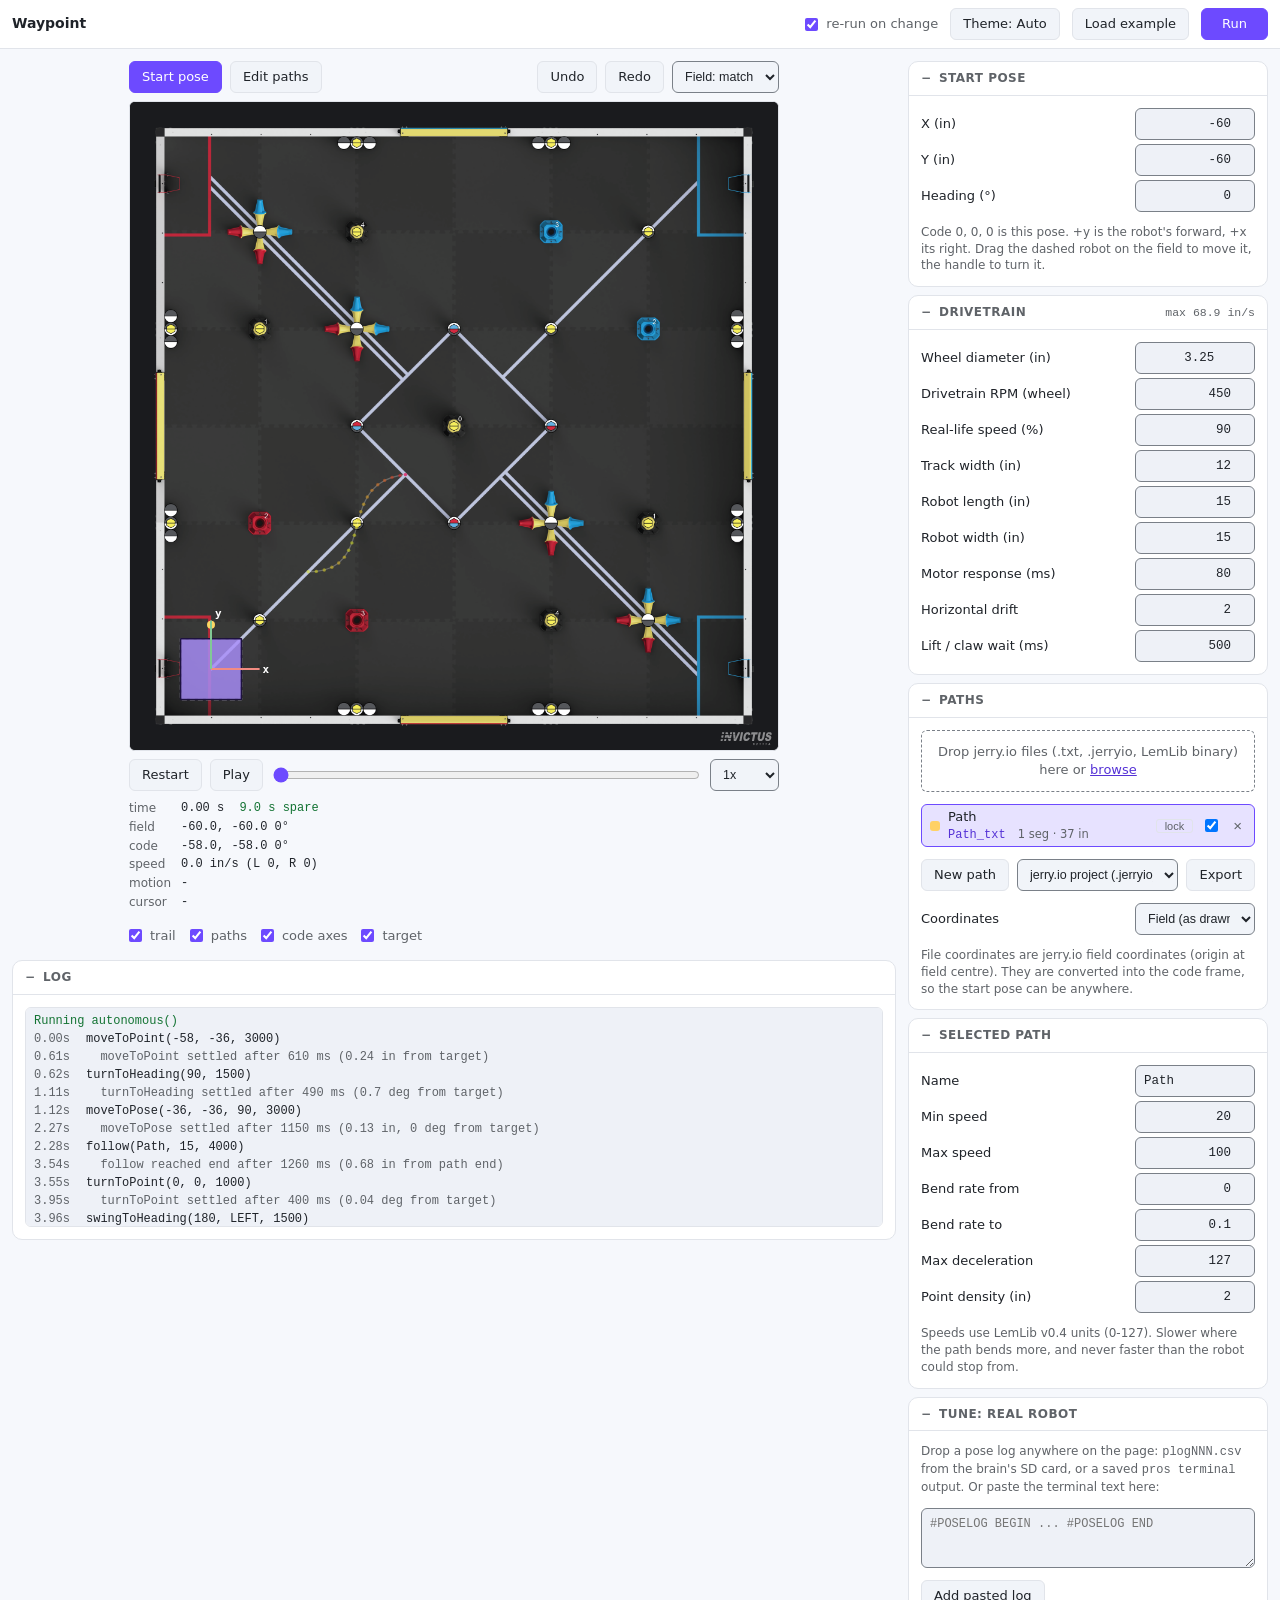
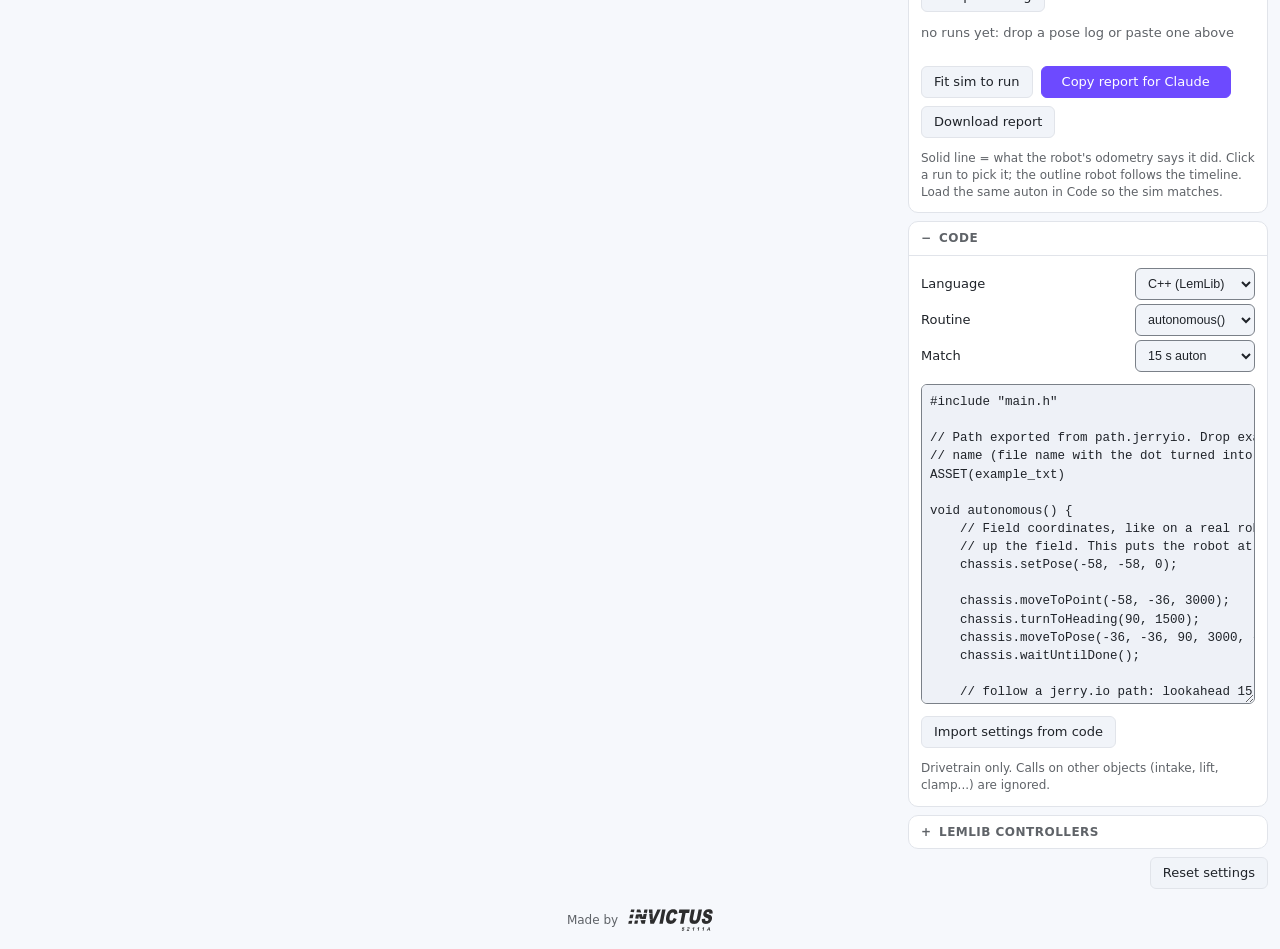
==== commit d6f2ac8d: "Add Tune section: real-robot pose logs vs the sim Load pose logs from the robot (SD-card CSV or pros" ====
--- a/index.html
+++ b/index.html
@@ -5,10 +5,6 @@
 <meta name="viewport" content="width=device-width, initial-scale=1">
 <title>Waypoint</title>
 <meta name="author" content="Invictus 52111A">
-<meta name="description" content="Waypoint, the VEX V5 autonomous simulator: run your LemLib auton code, draw paths and scrub the result on the Override field.">
-<meta property="og:title" content="Waypoint">
-<meta property="og:description" content="The VEX V5 autonomous simulator">
-<meta property="og:image" content="assets/waypoint-logo.webp">
 <link rel="icon" type="image/svg+xml" href="assets/icon/icon.svg">
 <link rel="icon" type="image/png" sizes="32x32" href="assets/icon/icon-32.png">
 <link rel="icon" href="favicon.ico" sizes="16x16 32x32 48x48">
@@ -16,25 +12,13 @@
 <meta name="color-scheme" content="dark light">
 <link rel="stylesheet" href="css/tokens.css">
 <link rel="stylesheet" href="css/style.css">
-<link rel="stylesheet" href="css/brand.css">
 <script src="js/theme.js"></script>
 </head>
 <body>
-<div id="splash" class="splash" role="img" aria-label="Waypoint, the VEX V5 autonomous simulator" hidden><div class="splash-art"><svg class="wm splash-wm" viewBox="0 0 176.7 26" role="img" aria-label="Waypoint"><g transform="translate(4.58 0) skewX(-10)" fill="none" stroke="currentColor" stroke-width="3.6" stroke-linecap="round" stroke-linejoin="round"><path transform="translate(1.80 0)" d="M0 2l5 22L12 7l7 17 5-22"/><path transform="translate(31.80 0)" d="M0 24L8.5 2 17 24"/><path transform="translate(54.80 0)" d="M0 2l8 11.5L16 2M8 13.5V24"/><path transform="translate(76.80 0)" d="M0 24V2h8.5a6 6 0 0 1 0 12H0"/><path transform="translate(97.30 0)" d="M10.5 2a10.5 11 0 1 1-.01 0z"/><path transform="translate(124.30 0)" d="M1.5 2v22"/><path transform="translate(133.30 0)" d="M0 24V2l15 22V2"/><path transform="translate(154.30 0)" d="M0 2h16M8 2v22"/></g><circle class="wm-dot" cx="42.70" cy="16.9" r="2.6"/></svg><svg class="splash-route" viewBox="0 0 320 84" aria-hidden="true"><path class="route" pathLength="1" d="M12 50C52 18 86 70 122 60S186 12 222 20 280 46 300 48"/><circle class="node n1" cx="12" cy="50" r="6"/><circle class="node n2" cx="122" cy="60" r="6"/><circle class="node n3" cx="222" cy="20" r="6"/><g transform="rotate(45 300 48)"><rect class="node n4 goal" x="291" y="39" width="18" height="18" rx="4"/></g></svg><p class="splash-tag">The VEX V5 autonomous simulator</p></div></div>
-<script>
-  // show the splash once per browser session; the app removes it when the first run is ready
-  try { if (!sessionStorage.getItem('waypointSplash')) { document.getElementById('splash').hidden = false; sessionStorage.setItem('waypointSplash', '1'); } } catch (e) { /* no storage: no splash */ }
-</script>
 <header class="bar">
-  <h1 class="brand"><svg class="wm" viewBox="0 0 176.7 26" role="img" aria-label="Waypoint"><g transform="translate(4.58 0) skewX(-10)" fill="none" stroke="currentColor" stroke-width="3.6" stroke-linecap="round" stroke-linejoin="round"><path transform="translate(1.80 0)" d="M0 2l5 22L12 7l7 17 5-22"/><path transform="translate(31.80 0)" d="M0 24L8.5 2 17 24"/><path transform="translate(54.80 0)" d="M0 2l8 11.5L16 2M8 13.5V24"/><path transform="translate(76.80 0)" d="M0 24V2h8.5a6 6 0 0 1 0 12H0"/><path transform="translate(97.30 0)" d="M10.5 2a10.5 11 0 1 1-.01 0z"/><path transform="translate(124.30 0)" d="M1.5 2v22"/><path transform="translate(133.30 0)" d="M0 24V2l15 22V2"/><path transform="translate(154.30 0)" d="M0 2h16M8 2v22"/></g><circle class="wm-dot" cx="42.70" cy="16.9" r="2.6"/></svg></h1>
+  <h1>Waypoint</h1>
   <span class="grow"></span>
-  <div class="seg" role="group" aria-label="What the preview runs">
-    <span class="seglabel">Preview</span>
-    <button id="pvPath" class="btn on" type="button" aria-pressed="true" title="Draw a path and watch the robot drive it">Path</button>
-    <button id="pvCode" class="btn" type="button" aria-pressed="false" title="Run your autonomous() code">Code</button>
-  </div>
   <label class="check"><input type="checkbox" id="autoRun" checked> re-run on change</label>
-  <button id="btnChangelog" class="btn" type="button" title="What changed in each update">Changelog<span class="dot" id="changelogDot" hidden></span></button>
   <button id="btnTheme" class="btn" type="button" title="Colour theme: Auto follows your system" aria-label="Colour theme">Theme: Auto</button>
   <button id="btnExample" class="btn" type="button">Load example</button>
   <button id="btnRun" class="btn primary" type="button" title="Ctrl+Enter">Run</button>
@@ -51,6 +35,7 @@
       <select id="fieldStyle" aria-label="Field picture">
         <option value="photo-match">Field: match</option>
         <option value="photo-skills">Field: skills</option>
+        <option value="drawn">Field: drawn</option>
       </select>
     </div>
     <div class="canvas-wrap">
@@ -80,7 +65,6 @@
       <tr><th>field</th><td id="tField">-</td></tr>
       <tr><th>code</th><td id="tCode">-</td></tr>
       <tr><th>speed</th><td id="tSpeed">-</td></tr>
-      <tr><th>align</th><td id="tAlign">-</td></tr>
       <tr><th>motion</th><td id="tMotion">-</td></tr>
       <tr><th>cursor</th><td id="cursor">-</td></tr>
     </table>
@@ -90,88 +74,27 @@
       <label class="check"><input type="checkbox" id="optPaths" checked> paths</label>
       <label class="check"><input type="checkbox" id="optAxes" checked> code axes</label>
       <label class="check"><input type="checkbox" id="optAim" checked> target</label>
-      <label class="check"><input type="checkbox" id="optOdom" checked> odometry ghost</label>
-      <label class="check"><input type="checkbox" id="optGoals"> goal hitboxes</label>
     </div>
 
     <details class="sec" open>
       <summary>Log</summary>
       <div id="log" class="log" role="log"></div>
     </details>
-
-    <details class="sec">
-      <summary>Run history <span class="aside" id="runCount"></span></summary>
-      <ul id="runList" class="runs"></ul>
-      <p class="note">Every Run draws a new random robot. <b>Replay</b> runs one of these draws again with the current settings.</p>
-    </details>
   </section>
 
   <aside class="panel">
-    <nav class="tabs" id="tabs" role="tablist" aria-label="Settings">
-      <button class="tab on" type="button" role="tab" data-tab="setup">Robot</button>
-      <button class="tab" type="button" role="tab" data-tab="aligners">Aligners and errors</button>
-      <button class="tab" type="button" role="tab" data-tab="paths">Paths</button>
-      <button class="tab" type="button" role="tab" data-tab="code">Code</button>
-      <button class="tab" type="button" role="tab" data-tab="real">Real runs</button>
-      <button class="tab" type="button" role="tab" data-tab="all">Everything</button>
-    </nav>
-    <div class="panes" id="panes">
-    <details class="sec" id="secStart" data-tab="setup" open hidden>
+    <details class="sec" open>
       <summary>Start pose</summary>
       <div class="props" id="formStart"></div>
-      <label class="check realtoggle"><input type="checkbox" id="startFromCode"> take the start pose from <code>setPose()</code> in the code</label>
-      <p class="note" id="startNote" hidden>Your code's <code>setPose()</code> placed the robot here (field coordinates, heading 0&deg; = up the field), so these numbers follow the code.</p>
-      <div class="actions"><button id="btnStartAtPath" class="btn" type="button" title="Move the start pose to the first point of the selected path">Start at selected path</button></div>
       <p class="note">Code 0, 0, 0 is this pose. +y is the robot's forward, +x its right. Drag the dashed robot on the field to move it, the handle to turn it.</p>
     </details>
 
-    <details class="sec" data-tab="setup" open>
+    <details class="sec" open>
       <summary>Drivetrain <span class="aside" id="topSpeed"></span></summary>
       <div class="props" id="formDrive"></div>
-      <h3>Motors and weight</h3>
-      <label class="check realtoggle"><input type="checkbox" id="motorAuto"> work out the real-life speed and motor response from the motors</label>
-      <div class="props" id="formMotor"></div>
-      <div class="props">
-        <label class="field"><span>Cartridge (11 W motors)</span><select id="motorCartridge"><option value="100">100 rpm (red)</option><option value="200">200 rpm (green)</option><option value="600">600 rpm (blue)</option></select></label>
-        <label class="field"><span>Weight unit</span><select id="motorUnit"><option value="kg">kg</option><option value="lb">lb</option></select></label>
-      </div>
-      <details class="sub"><summary>Motor current figures</summary><div class="props" id="formMotorCur"></div>
-        <p class="note">Typical figures, not measured on your motors: VEX publishes the stall torque (2.1 N m for the 11 W motor on the 100 rpm cartridge, 0.5 N m for the 5.5 W motor) and the 2.5 A limit; the true stall and free current (about 4.7 A and 0.14 A for the 11 W motor) come from a community fit on the VEX Forum. The 5.5 W motor is not exactly half of an 11 W one, so it has its own figures.</p></details>
-      <p class="note" id="motorInfo"></p>
-      <p class="note">The wheel RPM above is the wheel's ideal speed (cartridge x gearing). With this on, the speed and response are worked out from the motors' torque, the current limit, the gearing, the weight and the rolling resistance of your wheels, and the two boxes above show the result. Mix 11 W and 5.5 W motors per side to match your drive (two 11 W and one 5.5 W a side is a 55 W drive, 27.5 W a side).</p>
     </details>
 
-    <details class="sec" data-tab="setup" open>
-      <summary>Chassis <span class="aside">wheels + tracking wheels</span></summary>
-      <canvas id="chassisCanvas" class="chassiscv" aria-label="Top-down drawing of the chassis on an inch grid"></canvas>
-      <div id="chassisControls" class="chassisctl"></div>
-      <p class="note" id="chassisInfo"></p>
-      <p class="note">Front of the robot is up. There are 4 wheel positions a side (8 in all). Pick <b>Omni</b>, <b>Traction</b> or <b>Blank</b> for each, or click a wheel in the drawing to step through them. A 4WD is just four blanks. A blank position has no wheel. Wheel size is the wheel diameter above; the robot length and track width set where the wheels sit.</p>
-    </details>
-
-    <details class="sec" data-tab="aligners" open>
-      <summary>Goal aligners <span class="aside">hit the goals</span></summary>
-      <label class="check realtoggle"><input type="checkbox" id="solidGoals"> goals and walls are solid (the robot hits them)</label>
-      <p class="note">Off by default. It switches itself on while any aligners are on, because aligners need solid goals to push against. This is separate from the real-life error below: a perfect robot can still hit a goal.</p>
-      <div id="alignSummary" class="aligns"></div>
-      <div class="actions">
-        <button id="btnAlignFront" class="btn" type="button">Edit front aligners</button>
-        <button id="btnAlignBack" class="btn" type="button">Edit back aligners</button>
-      </div>
-      <h3>Goal base, flat to flat (in)</h3>
-      <div class="props" id="formGoals"></div>
-      <p class="note">The goals are screwed to the field, so they never move: the robot (its body and its aligners) is stopped by them, slides along them with friction and is turned by them. A goal counts as <b>aligned</b> when any part of it gets inside a small circle around the aligner's <b>alignment point</b> (the green diamond in the aligner editor). The circle's radius is <b>Aligned within (in)</b>: 0 means the goal must touch the point, a larger number is more forgiving. With real-life error on, the aligners grip a little harder and vary from run to run, so aligning is slightly less certain than in a perfect sim. The goal footprint is a square with cut-off corners, measured off the field picture (about 5.65 in across, corners cut by 1 in); you can change it here.</p>
-    </details>
-
-    <details class="sec" data-tab="aligners" open>
-      <summary>Real-life error <span class="aside">gyro drift + wheel slip</span></summary>
-      <label class="check realtoggle"><input type="checkbox" id="realOn"> simulate real-life error</label>
-      <label class="field"><span>Error size (x)</span><input type="number" id="realMult" step="0.1" min="0.1" max="5" inputmode="decimal" value="1"></label>
-      <p class="note">Error size scales every error at once: 1 is a typical robot, 2 is twice the gyro drift, noise and wheel slip with less grip (a worst case), 0.5 is half.</p>
-      <p class="note">On: every Run gives the robot a new random draw (its gyro has a bias, a turn-rate error and noise; the floor grip changes a little), so results vary from run to run like on a real field. How big the errors are comes from the Chassis above: traction wheels grip and slide less, tracking wheels keep the odometry right when the drive wheels slip. Changing a setting re-runs with the same draw. The odometry only sees the wheels and the gyro, so it slowly disagrees with where the robot really is. <code>setPose()</code> resets it, like a wall reset. Off (the default): a perfect robot, no odometry error and no slip.</p>
-    </details>
-
-    <details class="sec" data-tab="paths" open>
+    <details class="sec" open>
       <summary>Paths</summary>
       <div class="dropzone" id="drop">
         <input type="file" id="fileInput" multiple>
@@ -182,9 +105,9 @@
       <div class="actions">
         <button id="btnNewPath" class="btn" type="button" title="Start a new path and switch to the edit tool">New path</button>
         <select id="exportFmt" aria-label="Export format">
-          <option value="project">All paths: jerry.io project (.jerryio)</option>
-          <option value="lemlib04">Selected path: LemLib v0.4 (.txt)</option>
-          <option value="lemlib1">All paths: LemLib v1.0 (.bin)</option>
+          <option value="project">jerry.io project (.jerryio)</option>
+          <option value="lemlib04">LemLib v0.4 (.txt), selected path</option>
+          <option value="lemlib1">LemLib v1.0 (.bin)</option>
         </select>
         <button id="btnExport" class="btn" type="button">Export</button>
       </div>
@@ -194,25 +117,8 @@
       <p class="note" id="pathModeNote"></p>
     </details>
 
-    <details class="sec" id="secExport" data-tab="paths" open>
-      <summary>Use on the robot</summary>
-      <div class="props">
-        <label class="field"><span>Lookahead (in)</span><input id="fLook" type="number" step="1" min="1" max="60" inputmode="decimal"></label>
-        <label class="field"><span>Timeout (ms)</span><input id="fTimeout" type="number" step="100" min="100" max="60000" inputmode="numeric"></label>
-        <label class="check"><input type="checkbox" id="fBack"> drive the path backwards</label>
-      </div>
-      <p class="note status" id="genInfo"></p>
-      <textarea id="genCode" readonly spellcheck="false" aria-label="Generated LemLib code"></textarea>
-      <div class="actions export">
-        <button id="btnDownloadPath" class="btn primary" type="button">Download path</button>
-        <button id="btnCopyCode" class="btn" type="button">Copy code</button>
-        <button id="btnInsert" class="btn" type="button" title="Put these lines into the Code box and run them there">Add to my code</button>
-      </div>
-      <p class="note" id="genSteps">Put the downloaded file in your PROS project's <code>static/</code> folder, then paste the code above. The preview runs exactly these lines.</p>
-    </details>
-
-    <details class="sec" id="pathProps" data-tab="paths" hidden>
-      <summary>Tune selected path <span class="aside">speeds</span></summary>
+    <details class="sec" id="pathProps" open hidden>
+      <summary>Selected path</summary>
       <div class="props">
         <label class="field"><span>Name</span><input id="pName" type="text" maxlength="40"></label>
         <label class="field"><span>Min speed</span><input id="pFrom" type="number" step="1" min="0" max="255"></label>
@@ -225,7 +131,23 @@
       <p class="note">Speeds use LemLib v0.4 units (0-127). Slower where the path bends more, and never faster than the robot could stop from.</p>
     </details>
 
-    <details class="sec" id="secCode" data-tab="code" open hidden>
+    <details class="sec" id="tuneSec" open>
+      <summary>Tune: real robot <span class="aside" id="tuneCount"></span></summary>
+      <p class="note">Drop a pose log anywhere on the page: <code>plogNNN.csv</code> from the brain's SD card, or a saved <code>pros terminal</code> output. Or paste the terminal text here:</p>
+      <textarea id="tunePaste" rows="3" spellcheck="false" placeholder="#POSELOG BEGIN ... #POSELOG END" aria-label="Paste a pose log"></textarea>
+      <div class="actions"><button id="btnTunePaste" class="btn" type="button">Add pasted log</button></div>
+      <ul class="paths" id="runList"></ul>
+      <table class="readout tune" id="tuneStats"></table>
+      <div class="actions" id="tuneActions" hidden>
+        <button id="btnTuneFit" class="btn" type="button" title="Set Real-life speed and Motor response from this run, so the sim moves like the robot">Fit sim to run</button>
+        <button id="btnTuneCopy" class="btn primary" type="button" title="Markdown summary of this run vs the sim, to paste to Claude">Copy report for Claude</button>
+        <button id="btnTuneSave" class="btn" type="button">Download report</button>
+      </div>
+      <p class="note" id="tuneMsg" role="status"></p>
+      <p class="note">Solid line = what the robot's odometry says it did. Click a run to pick it; the outline robot follows the timeline. Load the same auton in Code so the sim matches.</p>
+    </details>
+
+    <details class="sec" open>
       <summary>Code</summary>
       <div class="props">
         <label class="field"><span>Language</span>
@@ -239,104 +161,21 @@
       <textarea id="code" spellcheck="false" autocomplete="off" autocapitalize="off" aria-label="Autonomous code"></textarea>
       <div class="actions">
         <button id="btnImport" class="btn" type="button" title="Read lemlib::Drivetrain and ControllerSettings from the code above">Import settings from code</button>
-        <button id="btnTune" class="btn" type="button" title="Measure every motion and set its timeout to the time it needs plus a safety margin">Auto-tune timeouts</button>
       </div>
       <p class="note">Drivetrain only. Calls on other objects (intake, lift, clamp...) are ignored.</p>
     </details>
 
-    <details class="sec" data-tab="code">
+    <details class="sec">
       <summary>LemLib controllers</summary>
       <h3>Lateral</h3><div class="props" id="formLat"></div>
       <h3>Angular</h3><div class="props" id="formAng"></div>
     </details>
-
-    <details class="sec" data-tab="real" open>
-      <summary>Real runs <span class="aside" id="botCount"></span></summary>
-      <p class="note">Pose logs recorded on the robot (<code>pose_log.hpp</code>). Drop one anywhere on the page: <code>plogNNN.csv</code> from the brain's SD card, or a saved <code>pros terminal</code> output. Or paste the terminal text here:</p>
-      <textarea id="botPaste" rows="3" spellcheck="false" placeholder="#POSELOG BEGIN ... #POSELOG END" aria-label="Paste a pose log"></textarea>
-      <div class="actions"><button id="btnBotPaste" class="btn" type="button">Add pasted log</button></div>
-      <ul class="paths" id="botRuns"></ul>
-      <table class="readout botstats" id="botStats"></table>
-      <div class="actions" id="botActions" hidden>
-        <button id="btnBotFit" class="btn" type="button" title="Set Real-life speed and Motor response from this run, so the sim moves like the robot">Fit sim to run</button>
-        <button id="btnBotCopy" class="btn primary" type="button" title="Markdown summary of this run vs the sim, to paste to Claude">Copy report for Claude</button>
-        <button id="btnBotSave" class="btn" type="button">Download report</button>
-      </div>
-      <p class="note" id="botMsg" role="status"></p>
-      <p class="note">Solid line = where the robot's odometry says it went. Click a run to pick it; the outline robot follows the timeline. Load the same auton in Code so the sim matches.</p>
-    </details>
-
-    </div>
 
     <div class="actions end">
       <button id="btnReset" class="btn" type="button">Reset settings</button>
     </div>
   </aside>
 </main>
-
- <dialog id="alignDlg" class="aligndlg" aria-labelledby="alignTitle">
-  <header>
-    <h2 id="alignTitle">Goal aligners</h2>
-    <div class="seg"><button class="btn on" type="button" data-side="front">Front</button><button class="btn" type="button" data-side="back">Back</button></div>
-    <span class="grow"></span>
-    <button id="alignClose" class="btn primary" type="button">Done</button>
-  </header>
-  <div class="alignbody">
-    <div class="alignleft">
-      <div class="aligntb">
-        <div id="alignTools" class="seg"></div>
-        <button id="alignMirror" class="btn" type="button" title="Add a mirror image (left / right) of the selected shape">Mirror copy</button>
-        <button id="alignDelete" class="btn" type="button" title="Delete">Delete</button>
-        <button id="alignUndo" class="btn" type="button" title="Ctrl+Z">Undo</button>
-        <button id="alignRedo" class="btn" type="button" title="Ctrl+Y">Redo</button>
-        <label class="check">Snap <select id="alignSnap" aria-label="Snap to the grid"><option value="1" selected>1 in</option><option value="0.5">0.5 in</option><option value="0.25">0.25 in</option><option value="0">off</option></select></label>
-        <label class="check"><input id="alignMirrorDraw" type="checkbox"> also draw the mirror image</label>
-        <label class="check"><input id="alignShowGoal" type="checkbox" checked> show a goal seated at the point</label>
-        <button id="alignFit" class="btn" type="button" title="Show the whole robot">Fit</button>
-        <button id="alignExample" class="btn" type="button" title="Two angled wings meeting at the middle">Add example funnel</button>
-        <button id="alignClear" class="btn" type="button">Clear</button>
-      </div>
-      <canvas id="alignCanvas" aria-label="Aligner sketch on an inch grid"></canvas>
-      <p id="alignStatus" class="note"></p>
-      <p class="note">Keys: V select, L line, A 3-point arc, C centre arc, O circle, Delete, Ctrl+Z / Ctrl+Y. Mouse wheel zooms, right or middle drag (or Alt + drag) pans. Everything is in inches from the robot's centre, front is up. Drag the green diamond to place the alignment point yourself.</p>
-    </div>
-    <div id="alignProps" class="alignprops"></div>
-  </div>
-</dialog>
-
- <dialog id="tuneDlg" class="tunedlg" aria-labelledby="tuneTitle">
-  <header>
-    <h2 id="tuneTitle">Auto-tune timeouts</h2>
-    <span class="grow"></span>
-    <button id="tuneClose" class="btn" type="button">Close</button>
-  </header>
-  <div class="tunebody">
-    <p class="note">Runs your auton to see how long every motion really takes, then gives each call a timeout of that time plus a safety margin. A move that runs into a wall or a goal and can never get there gets a timeout a little after it hit (or after an aligner caught the goal), so it has time to square up but does not push in for long. It then runs the result again to check, and puts the numbers back into a copy of your code.</p>
-    <div class="props tuneopts">
-      <label class="field"><span>Safety margin (%)</span><input id="tunePct" type="number" step="5" min="0" max="300" value="20"></label>
-      <label class="field"><span>Plus (ms)</span><input id="tuneExtra" type="number" step="25" min="0" max="3000" value="150"></label>
-      <label class="field"><span>Wait after hitting a wall or goal (ms)</span><input id="tuneAlign" type="number" step="50" min="0" max="5000" value="400"></label>
-      <label class="field"><span>Wait after an aligner catches the goal (ms)</span><input id="tuneAligned" type="number" step="25" min="0" max="3000" value="200"></label>
-      <label class="field"><span>Random draws to check</span><input id="tuneDraws" type="number" step="1" min="1" max="8" value="3"></label>
-    </div>
-    <div class="actions"><button id="tuneRun" class="btn primary" type="button">Run auto-tune</button><span id="tuneStatus" class="note"></span></div>
-    <div id="tuneOut" hidden>
-      <p id="tuneSummary" class="note"></p>
-      <div class="tunetable"><table id="tuneTable"></table></div>
-      <h3>Your code with the tuned timeouts</h3>
-      <textarea id="tuneCode" readonly spellcheck="false" aria-label="Code with tuned timeouts"></textarea>
-      <div class="actions"><button id="tuneCopy" class="btn" type="button">Copy code</button><button id="tuneUse" class="btn" type="button" title="Replace the code in the editor with this">Use this code in the editor</button></div>
-    </div>
-  </div>
-</dialog>
-
-<dialog id="changelog" class="changelog" aria-labelledby="changelogTitle">
-  <header>
-    <h2 id="changelogTitle">Changelog</h2>
-    <button id="changelogClose" class="btn" type="button" aria-label="Close">Close</button>
-  </header>
-  <div id="changelogBody" class="body"></div>
-</dialog>
 
 <footer class="credit">
   <span>Made by</span>
@@ -349,19 +188,12 @@
 <script src="js/translate.js"></script>
 <script src="js/editor.js"></script>
 <script src="js/export.js"></script>
-<script src="js/codegen.js"></script>
-<script src="js/chassis.js"></script>
-<script src="js/motors.js"></script>
-<script src="js/aligners.js"></script>
-<script src="js/contact.js"></script>
 <script src="js/sim.js"></script>
+<script src="js/field.js"></script>
 <script src="js/render.js"></script>
 <script src="js/examples.js"></script>
-<script src="js/changelog.js"></script>
-<script src="js/sketch.js"></script>
-<script src="js/autotune.js"></script>
+<script src="js/pathtool.js"></script>
 <script src="js/tune.js"></script>
-<script src="js/pathtool.js"></script>
 <script src="js/app.js"></script>
 </body>
 </html>
--- a/css/style.css
+++ b/css/style.css
@@ -3,8 +3,6 @@
 * { box-sizing: border-box; }
 html, body { margin: 0; }
 body {
-  /* the page is at least one screen tall, so the "Made by Invictus" credit sits at the bottom */
-  min-height: 100vh; display: flex; flex-direction: column;
   background: var(--ground);
   color: var(--ink);
   font: 13px/1.4 var(--font);
@@ -13,104 +11,6 @@
   font-family: var(--mono);
 }
 :focus-visible { outline: 2px solid var(--accent); outline-offset: 1px; }
-
-/* start-up splash: the logo, shown once per browser session */
-.splash {
-  position: fixed; inset: 0; z-index: 100; display: grid; place-items: center; cursor: pointer;
-  background: var(--splash-bg); transition: opacity .45s ease;
-}
-.splash img {
-  width: min(640px, 88vw); height: auto;
-  /* fade only the outer edge so the picture melts into the splash background */
-  --fade: linear-gradient(to right, transparent, #000 7%, #000 93%, transparent), linear-gradient(to bottom, transparent, #000 10%, #000 90%, transparent);
-  -webkit-mask-image: var(--fade); mask-image: var(--fade);
-  -webkit-mask-composite: source-in; mask-composite: intersect;
-}
-.splash[hidden] { display: none; }
-.splash.out { opacity: 0; pointer-events: none; }
-@media (prefers-reduced-motion: reduce) { .splash { transition: none; } }
-
-/* aligner sketch dialog */
-.seg { display: inline-flex; gap: 0; }
-.seg .btn { border-radius: 0; margin-left: -1px; }
-.seg .btn:first-child { border-radius: var(--r-sm) 0 0 var(--r-sm); margin-left: 0; }
-.seg .btn:last-child { border-radius: 0 var(--r-sm) var(--r-sm) 0; }
-.btn.on { background: var(--accent); border-color: var(--accent); color: var(--on-accent); }
-.aligndlg {
-  width: min(1180px, calc(100vw - 24px)); height: min(820px, calc(100vh - 24px)); padding: 0; overflow: hidden;
-  background: var(--surface); color: var(--ink); border: 1px solid var(--hairline); border-radius: var(--r-lg);
-}
-.aligndlg[open] { display: flex; flex-direction: column; }
-.aligndlg::backdrop { background: color-mix(in srgb, var(--splash-bg), transparent 35%); }
-.aligndlg > header { display: flex; align-items: center; gap: var(--s-3); padding: var(--s-3) var(--s-4); border-bottom: 1px solid var(--hairline); }
-.aligndlg h2 { margin: 0; font-size: 15px; font-weight: 600; }
-.alignbody { flex: 1; min-height: 0; display: grid; grid-template-columns: minmax(0, 1fr) 300px; }
-.alignleft { display: flex; flex-direction: column; min-width: 0; min-height: 0; padding: var(--s-3); gap: var(--s-2); }
-.aligntb { display: flex; flex-wrap: wrap; gap: var(--s-2); align-items: center; }
-.aligntb select { width: auto; }
-#alignCanvas { flex: 1; min-height: 280px; width: 100%; border: 1px solid var(--hairline); border-radius: var(--r-sm); touch-action: none; cursor: crosshair; }
-.alignprops { overflow: auto; padding: var(--s-3); border-left: 1px solid var(--hairline); display: grid; gap: var(--s-2); align-content: start; }
-.alignprops h3 { margin: var(--s-3) 0 0; }
-.alignprops .pt { display: grid; gap: var(--s-1); }
-.alignprops .note { margin: 0; }
-.alignleft .note { margin: 0; }
-.aligns { display: grid; gap: 2px; margin-bottom: var(--s-2); font-size: 12px; color: var(--ink-muted); }
-.runs { list-style: none; margin: 0; padding: 0; display: grid; gap: 2px; }
-.runs li { display: flex; align-items: center; gap: var(--s-2); font-size: 12px; padding: 2px 0; }
-.runs li .what { flex: 1; min-width: 0; }
-.runs li .when { color: var(--ink-muted); }
-.runs li.cur .what b { color: var(--accent-text); }
-.runs li .btn { min-height: 22px; padding: 0 var(--s-2); font-size: 11px; }
-@media (max-width: 820px) { .alignbody { grid-template-columns: 1fr; grid-template-rows: minmax(0, 1fr) 220px; } .alignprops { border-left: 0; border-top: 1px solid var(--hairline); } }
-
-/* auto-tune dialog */
-.tunedlg {
-  width: min(900px, calc(100vw - 24px)); max-height: min(860px, calc(100vh - 24px)); padding: 0; overflow: hidden;
-  background: var(--surface); color: var(--ink); border: 1px solid var(--hairline); border-radius: var(--r-lg);
-}
-.tunedlg[open] { display: flex; flex-direction: column; }
-.tunedlg::backdrop { background: color-mix(in srgb, var(--splash-bg), transparent 35%); }
-.tunedlg > header { display: flex; align-items: center; gap: var(--s-3); padding: var(--s-3) var(--s-4); border-bottom: 1px solid var(--hairline); }
-.tunedlg h2 { margin: 0; font-size: 15px; font-weight: 600; }
-.tunebody { overflow: auto; padding: var(--s-3) var(--s-4) var(--s-5); display: grid; gap: var(--s-3); align-content: start; }
-.tunebody .note { margin: 0; }
-.tuneopts { grid-template-columns: repeat(auto-fit, minmax(300px, 1fr)); }
-.tunetable { overflow: auto; border: 1px solid var(--hairline); border-radius: var(--r-sm); }
-.tunetable table { border-collapse: collapse; width: 100%; font-size: 12px; }
-.tunetable th, .tunetable td { padding: 4px 8px; text-align: left; border-bottom: 1px solid var(--hairline); vertical-align: top; }
-.tunetable th { color: var(--ink-muted); font-weight: 600; position: sticky; top: 0; background: var(--surface); }
-.tunetable td.n { text-align: right; font-family: var(--mono); white-space: nowrap; }
-.tunetable td.new { font-weight: 700; color: var(--accent-text); }
-.tunetable td.why { color: var(--ink-muted); }
-.tunetable tr.blocked td.why, .tunetable tr.aligned td.why { color: var(--warning); }
-#tuneCode { width: 100%; height: 240px; font-size: 12.5px; line-height: 1.45; tab-size: 4; white-space: pre; overflow: auto; }
-.tunebody h3 { margin: 0; }
-
-/* changelog dialog */
-.btn .dot { width: 7px; height: 7px; border-radius: 50%; background: var(--accent); margin-left: var(--s-2); }
-.btn .dot[hidden] { display: none; }
-.changelog {
-  width: min(680px, calc(100vw - 24px)); max-height: min(780px, calc(100vh - 32px)); padding: 0; overflow: hidden;
-  background: var(--surface); color: var(--ink); border: 1px solid var(--hairline); border-radius: var(--r-lg);
-}
-.changelog[open] { display: flex; flex-direction: column; }
-.changelog::backdrop { background: color-mix(in srgb, var(--splash-bg), transparent 35%); }
-.changelog > header { display: flex; align-items: center; gap: var(--s-3); padding: var(--s-3) var(--s-4); border-bottom: 1px solid var(--hairline); }
-.changelog h2 { margin: 0; flex: 1; font-size: 15px; font-weight: 600; }
-.changelog .body { overflow: auto; padding: var(--s-3) var(--s-4) var(--s-5); display: grid; grid-auto-rows: max-content; align-content: start; gap: var(--s-4); }
-.cl-rel { border: 1px solid var(--hairline); border-radius: var(--r-md); background: var(--surface-raised); overflow: hidden; }
-.cl-rel > h3 { display: flex; align-items: center; gap: var(--s-2); margin: 0; padding: var(--s-2) var(--s-3); font-size: 13px; font-weight: 600; color: var(--ink); border-bottom: 1px solid var(--hairline); }
-.cl-tag { font-size: 11px; font-weight: 600; padding: 1px 8px; border-radius: 999px; background: var(--accent); color: var(--on-accent); }
-.cl-sec { padding: var(--s-2) var(--s-3) var(--s-3); }
-.cl-sec h4 { margin: var(--s-2) 0 var(--s-1); font-size: 11px; font-weight: 700; letter-spacing: .05em; text-transform: uppercase; }
-.cl-sec h4.added { color: var(--success); }
-.cl-sec h4.changed { color: var(--accent-text); }
-.cl-sec h4.fixed { color: var(--warning); }
-.cl-sec h4.removed { color: var(--danger); }
-.cl-sec ul { margin: 0; padding-left: 18px; display: grid; gap: var(--s-2); }
-.cl-sec ul ul { margin-top: var(--s-1); gap: var(--s-1); color: var(--ink-muted); }
-.cl-sec li { line-height: 1.45; }
-.cl-sec code { font-size: 12px; background: var(--surface); padding: 0 4px; border-radius: var(--r-xs); }
 
 /* top bar */
 .bar {
@@ -147,40 +47,15 @@
 
 /* layout */
 .layout {
-  display: grid; grid-template-columns: minmax(380px, min(46vw, calc(100vh - 170px))) minmax(0, 1fr); gap: var(--s-4);
-  padding: var(--s-3) var(--s-4); max-width: 2200px; margin: 0 auto; align-items: start;
-  width: 100%; flex: 1 0 auto;
+  display: grid; grid-template-columns: minmax(0, 1fr) 360px; gap: var(--s-3);
+  padding: var(--s-3); max-width: 1440px; margin: 0 auto; align-items: start;
 }
-.stage { display: flex; flex-direction: column; gap: var(--s-2); min-width: 0; align-items: stretch; }
-.stage > * { width: 100%; min-width: 0; }
+.stage { display: flex; flex-direction: column; gap: var(--s-2); min-width: 0; align-items: center; }
+.stage > * { width: min(100%, calc(100vh - 250px)); min-width: 300px; }
+.stage > .sec { width: 100%; min-width: 0; }
 .canvas-wrap { aspect-ratio: 1; border: 1px solid var(--hairline); border-radius: var(--r-sm); overflow: hidden; background: var(--art-bg); }
 .canvas-wrap canvas { width: 100%; height: 100%; display: block; touch-action: none; cursor: crosshair; }
 .panel { display: flex; flex-direction: column; gap: var(--s-2); min-width: 0; }
-/* the settings are in tabs; on a wide screen the sections of a tab sit in two columns */
-.tabs { display: flex; flex-wrap: wrap; gap: var(--s-1); position: sticky; top: 0; z-index: 5; padding: var(--s-1) 0 var(--s-2); background: var(--ground); }
-.tab {
-  appearance: none; min-height: var(--control-h); padding: 0 var(--s-3); border: 1px solid var(--hairline); border-radius: var(--r-sm);
-  background: var(--surface); color: var(--ink-muted); font: inherit; font-weight: 600; cursor: pointer;
-}
-.tab:hover { color: var(--ink); }
-.tab.on { background: var(--accent); border-color: var(--accent); color: var(--on-accent); }
-.panes { column-width: 400px; column-gap: var(--s-3); }
-.panes > .sec { break-inside: avoid; margin-bottom: var(--s-3); }
-.panes > .sec.off-tab { display: none; }
-details.sub { border: 1px solid var(--hairline); border-radius: var(--r-sm); background: var(--surface-raised); }
-details.sub > summary { cursor: pointer; padding: var(--s-1) var(--s-3); color: var(--ink-muted); font-weight: 600; font-size: 12px; }
-details.sub[open] > summary { border-bottom: 1px solid var(--hairline); }
-details.sub > *:not(summary) { margin: var(--s-2) var(--s-3); }
-
-/* why a control is greyed out */
-input:disabled, select:disabled, button:disabled { opacity: .5; cursor: not-allowed; }
-.field[data-why]::after, .check[data-why]::after, .whynote {
-  display: block; font-size: 11.5px; line-height: 1.35; color: var(--ink-muted); font-weight: 400;
-}
-.field[data-why]::after { content: attr(data-why); grid-column: 1 / -1; }
-.check[data-why] { flex-wrap: wrap; }
-.check[data-why]::after { content: attr(data-why); flex-basis: 100%; padding-left: 24px; }
-.whynote { margin: 0; }
 
 .transport { display: flex; gap: var(--s-2); align-items: center; }
 .transport input[type=range] { flex: 1; min-width: 0; }
@@ -213,18 +88,6 @@
 .field > span { color: var(--ink); white-space: nowrap; overflow: hidden; text-overflow: ellipsis; }
 .field input, .field select { width: 100%; text-align: right; }
 .field select { text-align: left; }
-.chassiscv { display: block; width: calc(100% - 2 * var(--s-3)); aspect-ratio: 1; border: 1px solid var(--hairline); border-radius: var(--r-sm); }
-.chassisctl { display: grid; gap: var(--s-2); }
-.chassisctl .wrow { display: flex; align-items: center; gap: var(--s-1); flex-wrap: wrap; }
-.chassisctl .wrow > span { min-width: 112px; color: var(--ink); }
-.chassisctl .wrow.wheels { display: grid; grid-template-columns: repeat(4, minmax(0, 1fr)); gap: var(--s-1); }
-.chassisctl .wrow.wheels > span { grid-column: 1 / -1; min-width: 0; }
-.chassisctl .wrow.wheels select { width: 100%; padding: 0 2px; }
-.chassisctl select { min-width: 0; width: auto; padding-right: 4px; }
-.chassisctl .btn { min-width: var(--control-h); padding: 0 var(--s-2); }
-.chassisctl .trow { display: grid; grid-template-columns: 1fr 84px; gap: var(--s-2); align-items: center; }
-.chassisctl .trow input[type=number] { text-align: right; }
-.realtoggle { display: flex; margin-bottom: var(--s-2); }
 .note { margin: var(--s-2) var(--s-3) var(--s-3); color: var(--ink-muted); font-size: 12px; }
 .actions { display: flex; gap: var(--s-2); }
 .actions.end { justify-content: flex-end; }
@@ -267,14 +130,9 @@
 .log .error { color: var(--danger); }
 .log .info { color: var(--success); }
 
-@media (max-width: 1100px) {
-  .layout { grid-template-columns: minmax(0, 1fr); }
-  .stage > * { width: min(100%, 720px); align-self: center; }
-}
 @media (max-width: 900px) {
   .layout { grid-template-columns: minmax(0, 1fr); padding: var(--s-2); }
-  .panes { column-width: auto; column-count: 1; }
-  .stage > * { width: 100%; }
+  .stage > * { width: 100%; min-width: 0; }
 }
 
 /* ---- path editing */
@@ -309,30 +167,8 @@
 .credit .on-dark { display: var(--logo-on-dark); }
 .credit .on-light { display: var(--logo-on-light); }
 
-/* ---- path-first flow */
-[hidden] { display: none !important; }
-.seg { display: inline-flex; align-items: center; gap: 0; }
-.seg .seglabel { color: var(--ink-muted); margin-right: var(--s-2); font-size: 12px; }
-.seg .btn { border-radius: 0; }
-.seg .btn:first-of-type { border-radius: var(--r-sm) 0 0 var(--r-sm); }
-.seg .btn:last-of-type { border-radius: 0 var(--r-sm) var(--r-sm) 0; margin-left: -1px; }
-.sec > p.status { min-height: 1.4em; margin-top: 0; margin-bottom: 0; }
-.status.good { color: var(--success); }
-.status.bad { color: var(--danger); }
-textarea#genCode {
-  display: block; width: calc(100% - 2 * var(--s-3)); height: 150px; resize: vertical; margin-top: var(--s-2);
-  font-size: 12.5px; line-height: 1.45; tab-size: 4; white-space: pre; overflow: auto; background: var(--surface-sunken);
-}
-.btn:disabled { opacity: .5; cursor: default; pointer-events: none; }
-@media (max-width: 600px) {
-  .seg .seglabel { display: none; }
-  .bar { flex-wrap: wrap; }
-}
-.actions.export #btnDownloadPath { flex: 1 1 100%; }
-.actions.export .btn:not(#btnDownloadPath) { flex: 1 1 0; }
-
-/* Real runs: real-robot pose logs */
-#botRuns:empty::after { content: "no runs yet: drop a pose log or paste one above"; }
-#botRuns .nm { cursor: pointer; }
-#botPaste { display: block; width: calc(100% - 2 * var(--s-3)); box-sizing: border-box; font-size: 12px; resize: vertical; }
-.readout.botstats th { width: 60px; vertical-align: top; }
+/* Tune: real-robot pose logs */
+#runList:empty::after { content: "no runs yet: drop a pose log or paste one above"; }
+#runList .nm { cursor: pointer; }
+#tunePaste { display: block; width: calc(100% - 2 * var(--s-3)); box-sizing: border-box; font-size: 12px; resize: vertical; }
+.readout.tune th { width: 60px; vertical-align: top; }
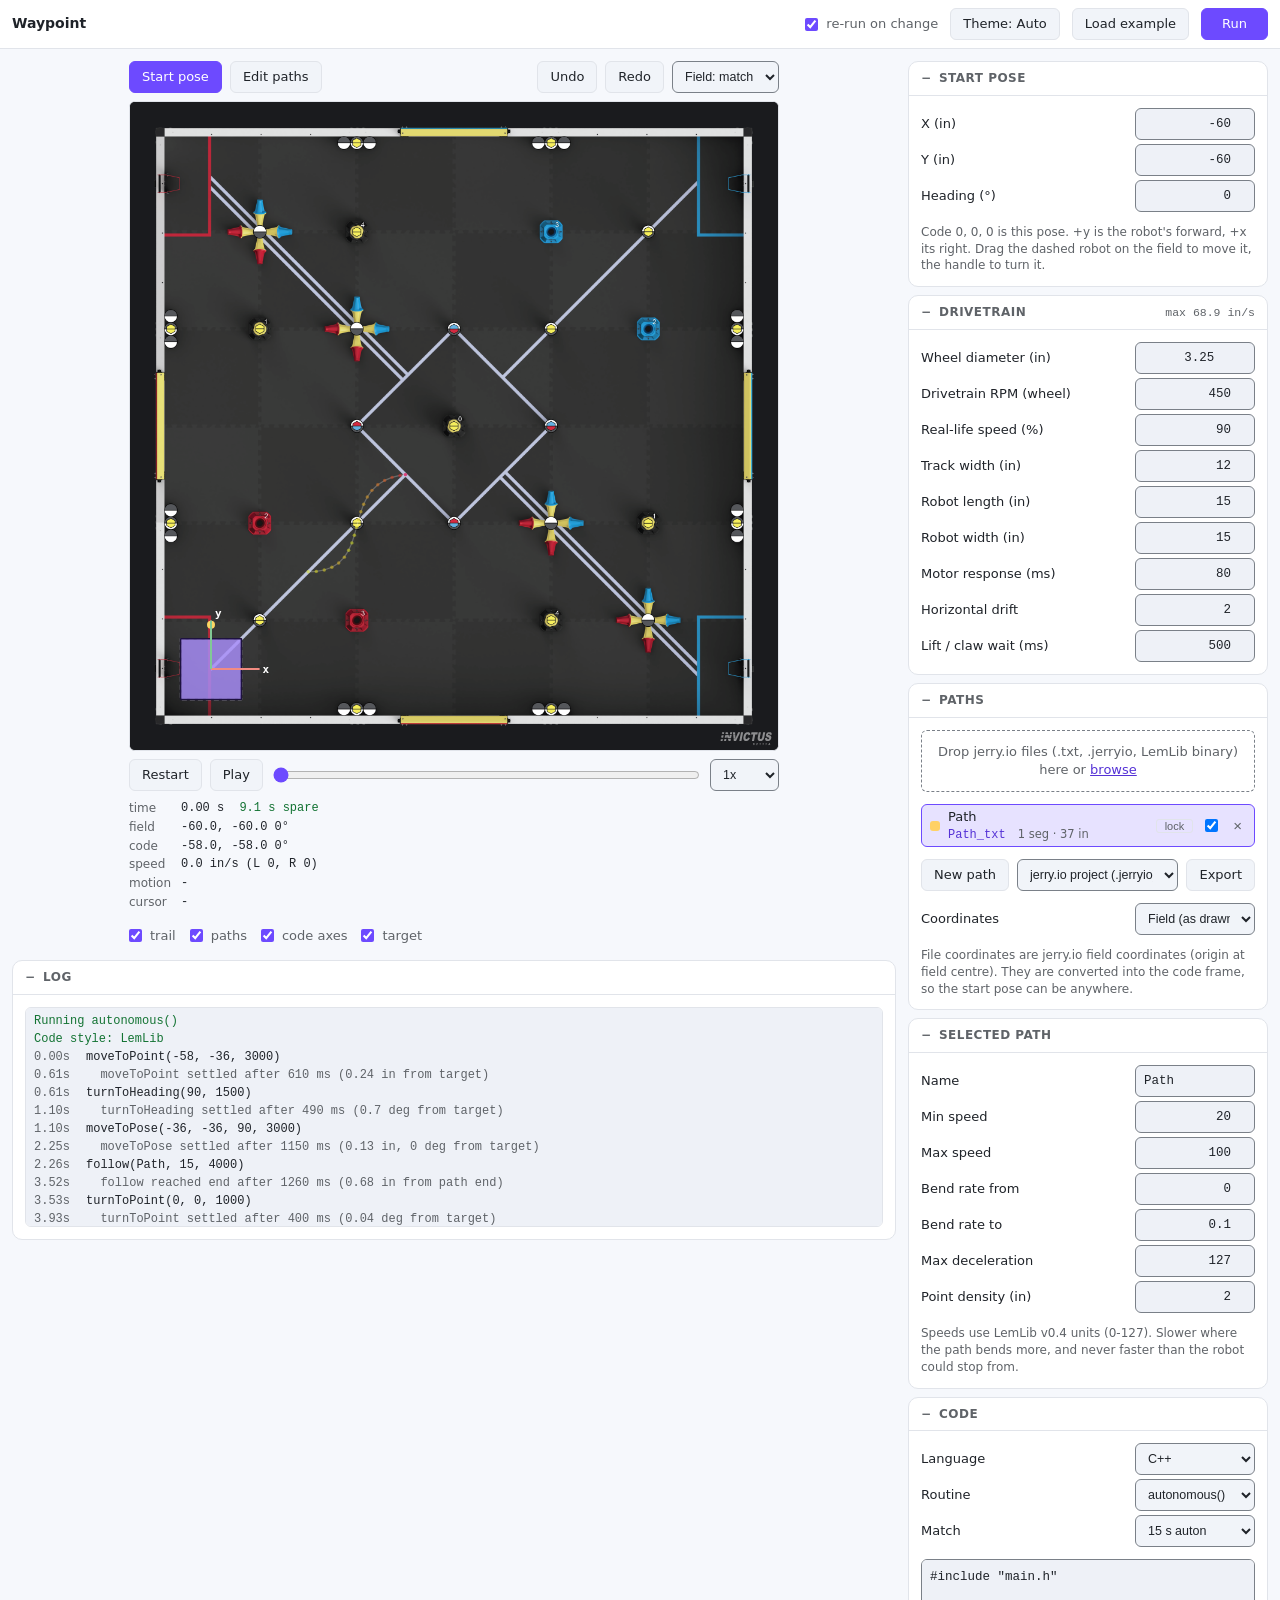
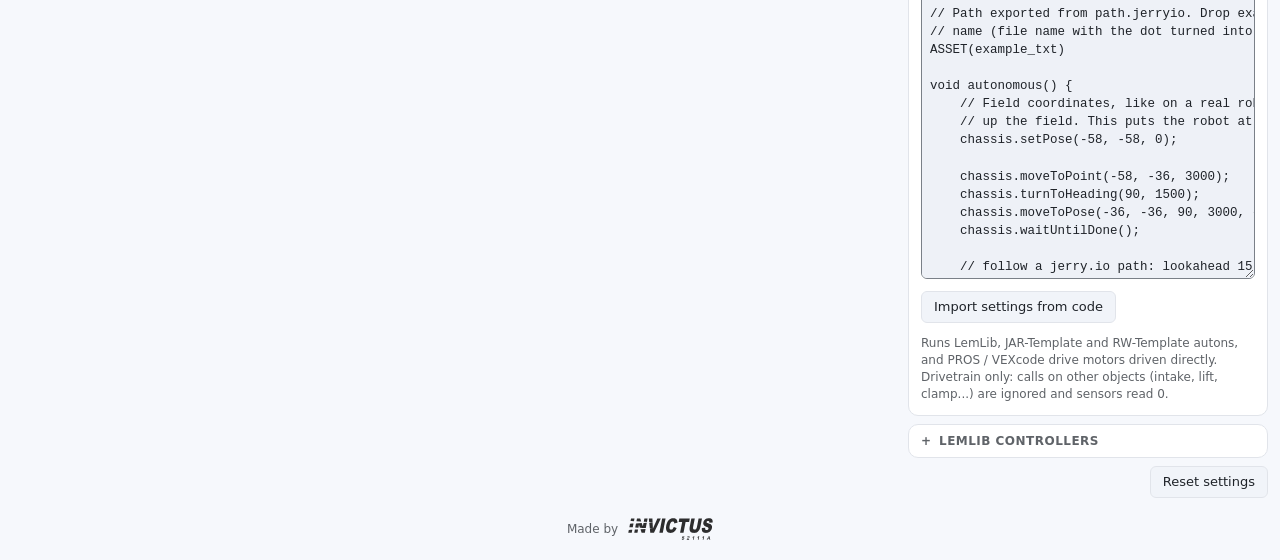
==== commit fa3ca551: "Run JAR-Template, RW-Template and plain PROS/VEXcode motor autons; fix chaining dead tick - Motion c" ====
--- a/index.html
+++ b/index.html
@@ -131,27 +131,11 @@
       <p class="note">Speeds use LemLib v0.4 units (0-127). Slower where the path bends more, and never faster than the robot could stop from.</p>
     </details>
 
-    <details class="sec" id="tuneSec" open>
-      <summary>Tune: real robot <span class="aside" id="tuneCount"></span></summary>
-      <p class="note">Drop a pose log anywhere on the page: <code>plogNNN.csv</code> from the brain's SD card, or a saved <code>pros terminal</code> output. Or paste the terminal text here:</p>
-      <textarea id="tunePaste" rows="3" spellcheck="false" placeholder="#POSELOG BEGIN ... #POSELOG END" aria-label="Paste a pose log"></textarea>
-      <div class="actions"><button id="btnTunePaste" class="btn" type="button">Add pasted log</button></div>
-      <ul class="paths" id="runList"></ul>
-      <table class="readout tune" id="tuneStats"></table>
-      <div class="actions" id="tuneActions" hidden>
-        <button id="btnTuneFit" class="btn" type="button" title="Set Real-life speed and Motor response from this run, so the sim moves like the robot">Fit sim to run</button>
-        <button id="btnTuneCopy" class="btn primary" type="button" title="Markdown summary of this run vs the sim, to paste to Claude">Copy report for Claude</button>
-        <button id="btnTuneSave" class="btn" type="button">Download report</button>
-      </div>
-      <p class="note" id="tuneMsg" role="status"></p>
-      <p class="note">Solid line = what the robot's odometry says it did. Click a run to pick it; the outline robot follows the timeline. Load the same auton in Code so the sim matches.</p>
-    </details>
-
     <details class="sec" open>
       <summary>Code</summary>
       <div class="props">
         <label class="field"><span>Language</span>
-          <select id="lang"><option value="cpp">C++ (LemLib)</option><option value="js">JavaScript</option></select>
+          <select id="lang"><option value="cpp">C++</option><option value="js">JavaScript</option></select>
         </label>
         <label class="field" id="routineWrap" hidden><span>Routine</span><select id="routine"></select></label>
         <label class="field"><span>Match</span>
@@ -160,9 +144,9 @@
       </div>
       <textarea id="code" spellcheck="false" autocomplete="off" autocapitalize="off" aria-label="Autonomous code"></textarea>
       <div class="actions">
-        <button id="btnImport" class="btn" type="button" title="Read lemlib::Drivetrain and ControllerSettings from the code above">Import settings from code</button>
+        <button id="btnImport" class="btn" type="button" title="Read lemlib::Drivetrain / ControllerSettings, a JAR-Template Drive or RW-Template settings from the code above">Import settings from code</button>
       </div>
-      <p class="note">Drivetrain only. Calls on other objects (intake, lift, clamp...) are ignored.</p>
+      <p class="note">Runs LemLib, JAR-Template and RW-Template autons, and PROS / VEXcode drive motors driven directly. Drivetrain only: calls on other objects (intake, lift, clamp...) are ignored and sensors read 0.</p>
     </details>
 
     <details class="sec">
@@ -184,6 +168,7 @@
 </footer>
 
 <script src="js/lemlib.js"></script>
+<script src="js/templates.js"></script>
 <script src="js/paths.js"></script>
 <script src="js/translate.js"></script>
 <script src="js/editor.js"></script>
@@ -193,7 +178,6 @@
 <script src="js/render.js"></script>
 <script src="js/examples.js"></script>
 <script src="js/pathtool.js"></script>
-<script src="js/tune.js"></script>
 <script src="js/app.js"></script>
 </body>
 </html>
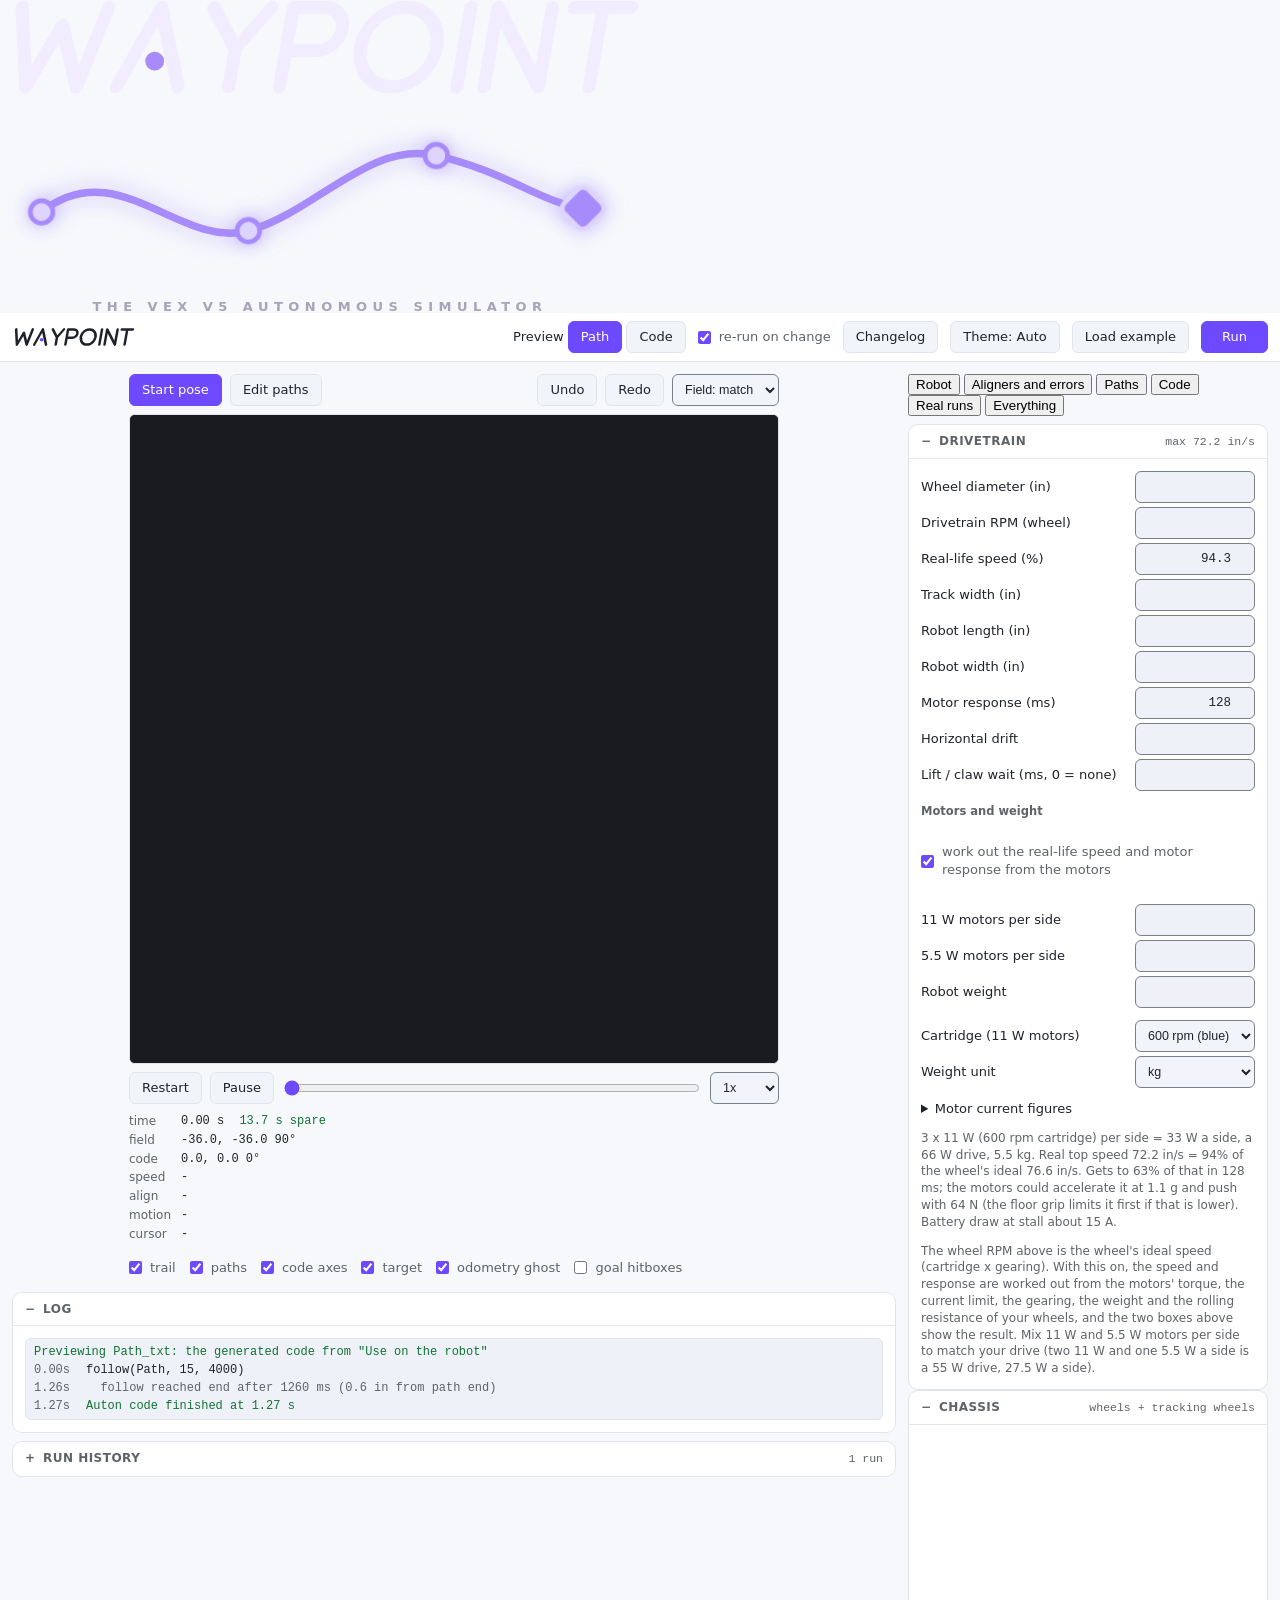
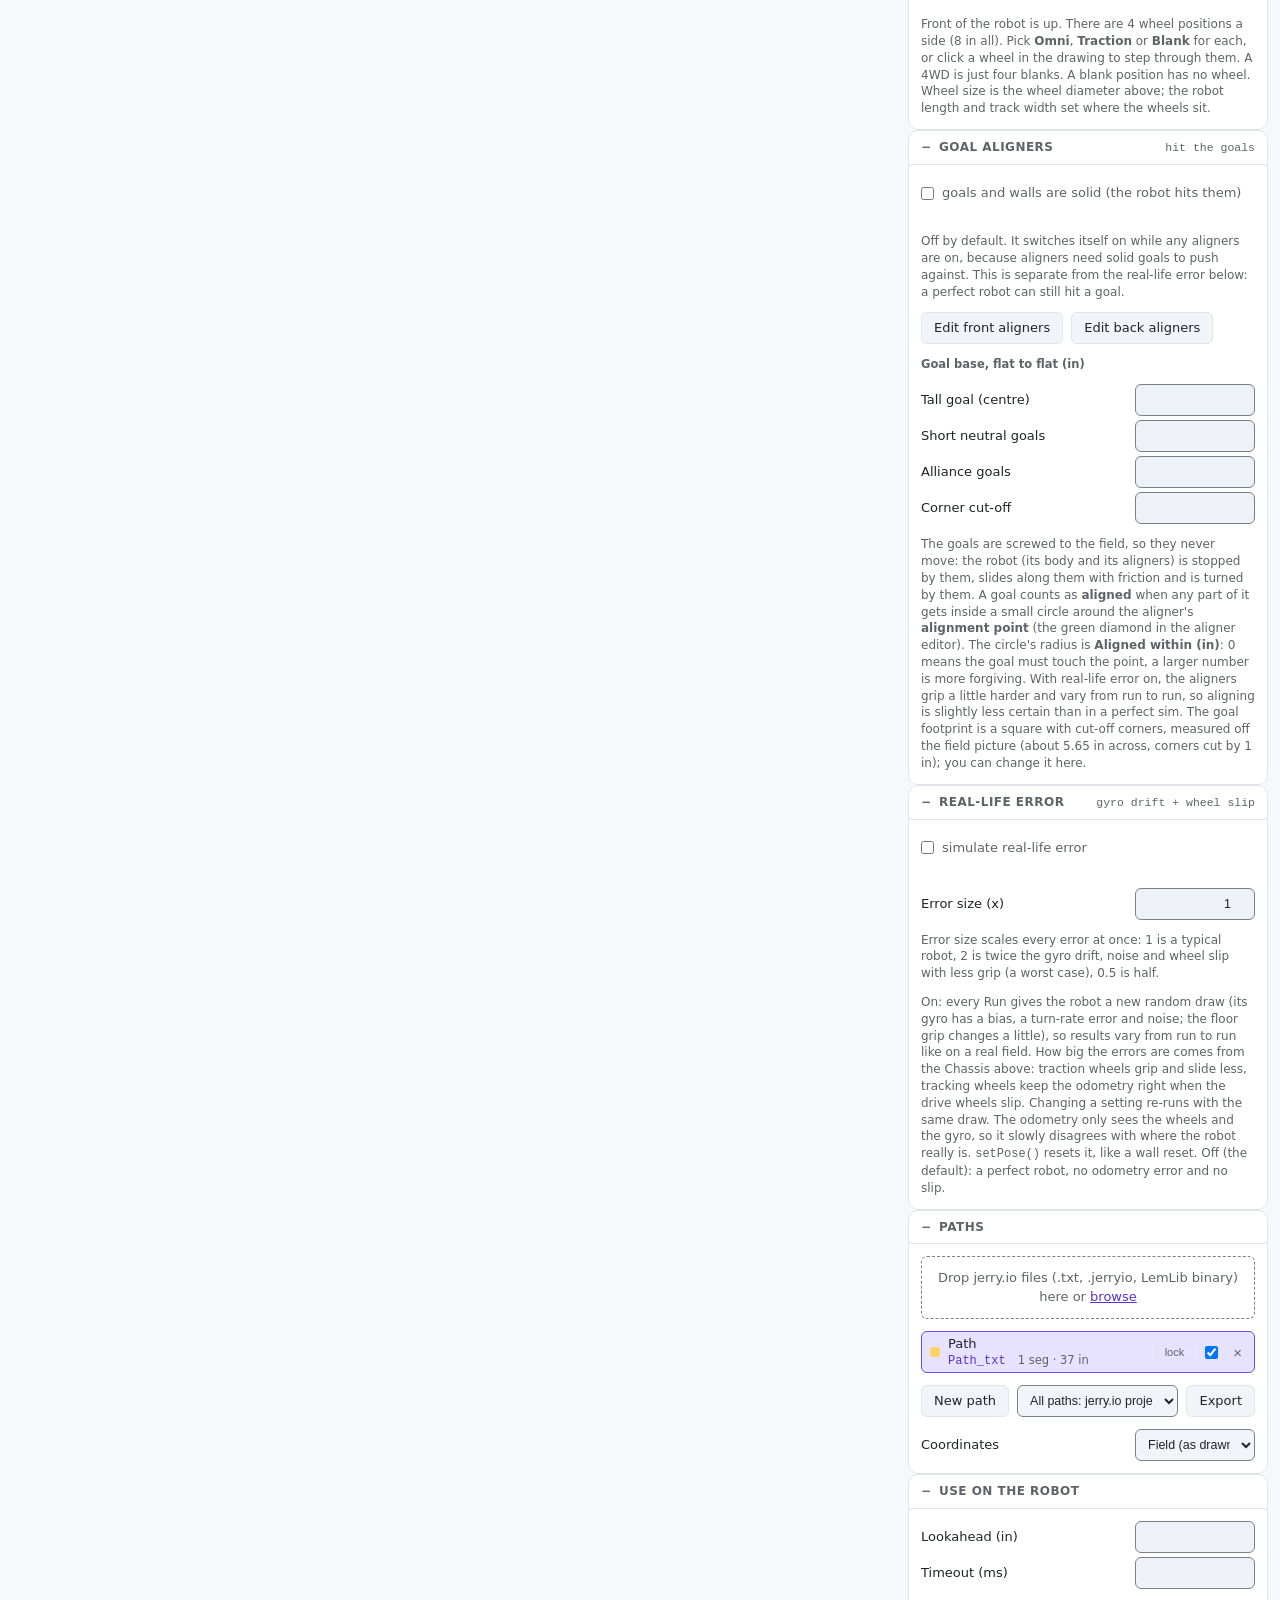
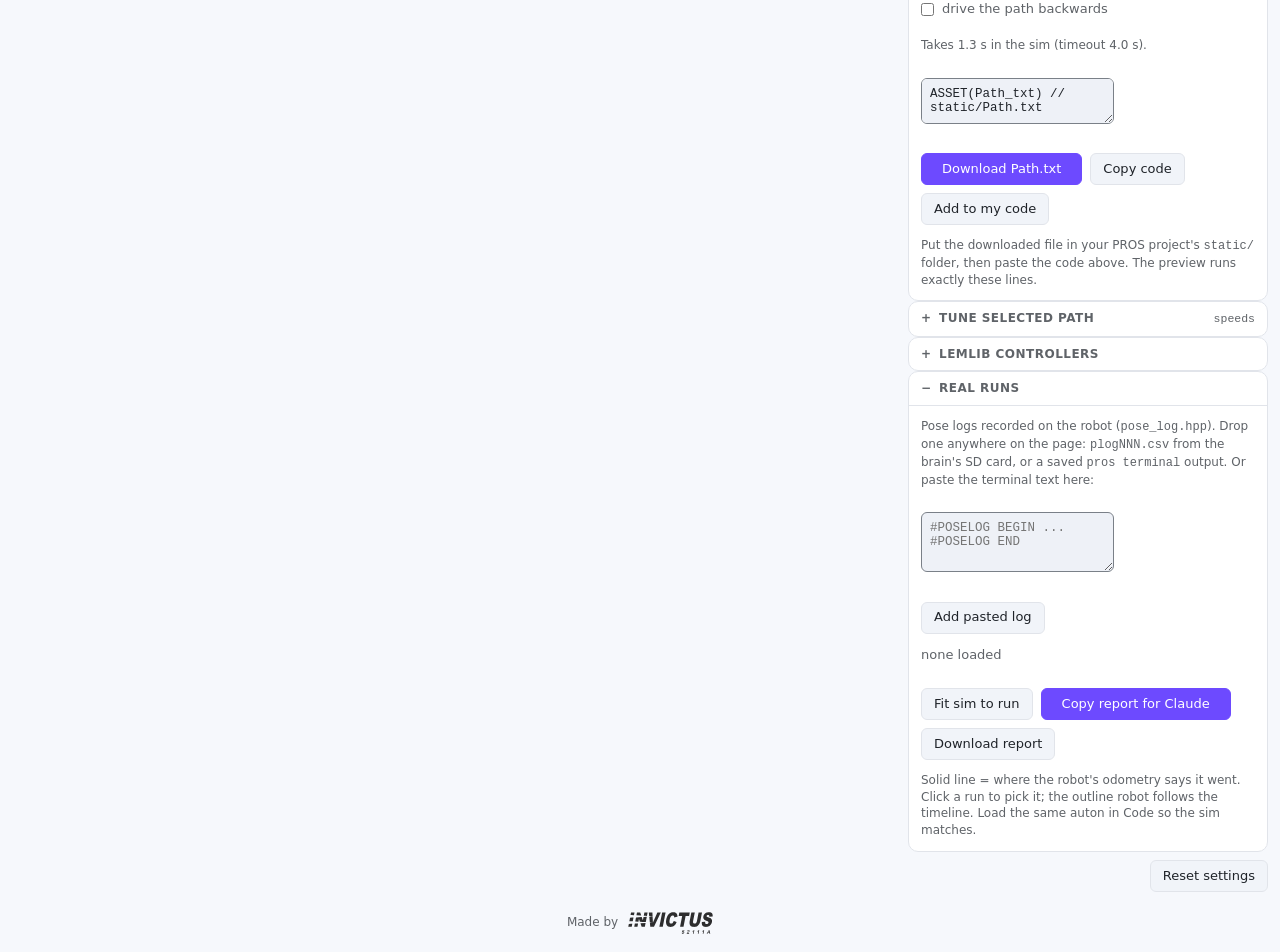
==== commit 721e5a4d: "Merge JAR-Template, RW-Template, PROS/VEXcode motors and the chaining fix into beta Co-Authored-By: " ====
--- a/index.html
+++ b/index.html
@@ -5,6 +5,10 @@
 <meta name="viewport" content="width=device-width, initial-scale=1">
 <title>Waypoint</title>
 <meta name="author" content="Invictus 52111A">
+<meta name="description" content="Waypoint, the VEX V5 autonomous simulator: run your LemLib auton code, draw paths and scrub the result on the Override field.">
+<meta property="og:title" content="Waypoint">
+<meta property="og:description" content="The VEX V5 autonomous simulator">
+<meta property="og:image" content="assets/waypoint-logo.webp">
 <link rel="icon" type="image/svg+xml" href="assets/icon/icon.svg">
 <link rel="icon" type="image/png" sizes="32x32" href="assets/icon/icon-32.png">
 <link rel="icon" href="favicon.ico" sizes="16x16 32x32 48x48">
@@ -12,13 +16,25 @@
 <meta name="color-scheme" content="dark light">
 <link rel="stylesheet" href="css/tokens.css">
 <link rel="stylesheet" href="css/style.css">
+<link rel="stylesheet" href="css/brand.css">
 <script src="js/theme.js"></script>
 </head>
 <body>
+<div id="splash" class="splash" role="img" aria-label="Waypoint, the VEX V5 autonomous simulator" hidden><div class="splash-art"><svg class="wm splash-wm" viewBox="0 0 176.7 26" role="img" aria-label="Waypoint"><g transform="translate(4.58 0) skewX(-10)" fill="none" stroke="currentColor" stroke-width="3.6" stroke-linecap="round" stroke-linejoin="round"><path transform="translate(1.80 0)" d="M0 2l5 22L12 7l7 17 5-22"/><path transform="translate(31.80 0)" d="M0 24L8.5 2 17 24"/><path transform="translate(54.80 0)" d="M0 2l8 11.5L16 2M8 13.5V24"/><path transform="translate(76.80 0)" d="M0 24V2h8.5a6 6 0 0 1 0 12H0"/><path transform="translate(97.30 0)" d="M10.5 2a10.5 11 0 1 1-.01 0z"/><path transform="translate(124.30 0)" d="M1.5 2v22"/><path transform="translate(133.30 0)" d="M0 24V2l15 22V2"/><path transform="translate(154.30 0)" d="M0 2h16M8 2v22"/></g><circle class="wm-dot" cx="42.70" cy="16.9" r="2.6"/></svg><svg class="splash-route" viewBox="0 0 320 84" aria-hidden="true"><path class="route" pathLength="1" d="M12 50C52 18 86 70 122 60S186 12 222 20 280 46 300 48"/><circle class="node n1" cx="12" cy="50" r="6"/><circle class="node n2" cx="122" cy="60" r="6"/><circle class="node n3" cx="222" cy="20" r="6"/><g transform="rotate(45 300 48)"><rect class="node n4 goal" x="291" y="39" width="18" height="18" rx="4"/></g></svg><p class="splash-tag">The VEX V5 autonomous simulator</p></div></div>
+<script>
+  // show the splash once per browser session; the app removes it when the first run is ready
+  try { if (!sessionStorage.getItem('waypointSplash')) { document.getElementById('splash').hidden = false; sessionStorage.setItem('waypointSplash', '1'); } } catch (e) { /* no storage: no splash */ }
+</script>
 <header class="bar">
-  <h1>Waypoint</h1>
+  <h1 class="brand"><svg class="wm" viewBox="0 0 176.7 26" role="img" aria-label="Waypoint"><g transform="translate(4.58 0) skewX(-10)" fill="none" stroke="currentColor" stroke-width="3.6" stroke-linecap="round" stroke-linejoin="round"><path transform="translate(1.80 0)" d="M0 2l5 22L12 7l7 17 5-22"/><path transform="translate(31.80 0)" d="M0 24L8.5 2 17 24"/><path transform="translate(54.80 0)" d="M0 2l8 11.5L16 2M8 13.5V24"/><path transform="translate(76.80 0)" d="M0 24V2h8.5a6 6 0 0 1 0 12H0"/><path transform="translate(97.30 0)" d="M10.5 2a10.5 11 0 1 1-.01 0z"/><path transform="translate(124.30 0)" d="M1.5 2v22"/><path transform="translate(133.30 0)" d="M0 24V2l15 22V2"/><path transform="translate(154.30 0)" d="M0 2h16M8 2v22"/></g><circle class="wm-dot" cx="42.70" cy="16.9" r="2.6"/></svg></h1>
   <span class="grow"></span>
+  <div class="seg" role="group" aria-label="What the preview runs">
+    <span class="seglabel">Preview</span>
+    <button id="pvPath" class="btn on" type="button" aria-pressed="true" title="Draw a path and watch the robot drive it">Path</button>
+    <button id="pvCode" class="btn" type="button" aria-pressed="false" title="Run your autonomous() code">Code</button>
+  </div>
   <label class="check"><input type="checkbox" id="autoRun" checked> re-run on change</label>
+  <button id="btnChangelog" class="btn" type="button" title="What changed in each update">Changelog<span class="dot" id="changelogDot" hidden></span></button>
   <button id="btnTheme" class="btn" type="button" title="Colour theme: Auto follows your system" aria-label="Colour theme">Theme: Auto</button>
   <button id="btnExample" class="btn" type="button">Load example</button>
   <button id="btnRun" class="btn primary" type="button" title="Ctrl+Enter">Run</button>
@@ -35,7 +51,6 @@
       <select id="fieldStyle" aria-label="Field picture">
         <option value="photo-match">Field: match</option>
         <option value="photo-skills">Field: skills</option>
-        <option value="drawn">Field: drawn</option>
       </select>
     </div>
     <div class="canvas-wrap">
@@ -65,6 +80,7 @@
       <tr><th>field</th><td id="tField">-</td></tr>
       <tr><th>code</th><td id="tCode">-</td></tr>
       <tr><th>speed</th><td id="tSpeed">-</td></tr>
+      <tr><th>align</th><td id="tAlign">-</td></tr>
       <tr><th>motion</th><td id="tMotion">-</td></tr>
       <tr><th>cursor</th><td id="cursor">-</td></tr>
     </table>
@@ -74,27 +90,88 @@
       <label class="check"><input type="checkbox" id="optPaths" checked> paths</label>
       <label class="check"><input type="checkbox" id="optAxes" checked> code axes</label>
       <label class="check"><input type="checkbox" id="optAim" checked> target</label>
+      <label class="check"><input type="checkbox" id="optOdom" checked> odometry ghost</label>
+      <label class="check"><input type="checkbox" id="optGoals"> goal hitboxes</label>
     </div>
 
     <details class="sec" open>
       <summary>Log</summary>
       <div id="log" class="log" role="log"></div>
     </details>
+
+    <details class="sec">
+      <summary>Run history <span class="aside" id="runCount"></span></summary>
+      <ul id="runList" class="runs"></ul>
+      <p class="note">Every Run draws a new random robot. <b>Replay</b> runs one of these draws again with the current settings.</p>
+    </details>
   </section>
 
   <aside class="panel">
-    <details class="sec" open>
+    <nav class="tabs" id="tabs" role="tablist" aria-label="Settings">
+      <button class="tab on" type="button" role="tab" data-tab="setup">Robot</button>
+      <button class="tab" type="button" role="tab" data-tab="aligners">Aligners and errors</button>
+      <button class="tab" type="button" role="tab" data-tab="paths">Paths</button>
+      <button class="tab" type="button" role="tab" data-tab="code">Code</button>
+      <button class="tab" type="button" role="tab" data-tab="real">Real runs</button>
+      <button class="tab" type="button" role="tab" data-tab="all">Everything</button>
+    </nav>
+    <div class="panes" id="panes">
+    <details class="sec" id="secStart" data-tab="setup" open hidden>
       <summary>Start pose</summary>
       <div class="props" id="formStart"></div>
+      <label class="check realtoggle"><input type="checkbox" id="startFromCode"> take the start pose from <code>setPose()</code> in the code</label>
+      <p class="note" id="startNote" hidden>Your code's <code>setPose()</code> placed the robot here (field coordinates, heading 0&deg; = up the field), so these numbers follow the code.</p>
+      <div class="actions"><button id="btnStartAtPath" class="btn" type="button" title="Move the start pose to the first point of the selected path">Start at selected path</button></div>
       <p class="note">Code 0, 0, 0 is this pose. +y is the robot's forward, +x its right. Drag the dashed robot on the field to move it, the handle to turn it.</p>
     </details>
 
-    <details class="sec" open>
+    <details class="sec" data-tab="setup" open>
       <summary>Drivetrain <span class="aside" id="topSpeed"></span></summary>
       <div class="props" id="formDrive"></div>
-    </details>
-
-    <details class="sec" open>
+      <h3>Motors and weight</h3>
+      <label class="check realtoggle"><input type="checkbox" id="motorAuto"> work out the real-life speed and motor response from the motors</label>
+      <div class="props" id="formMotor"></div>
+      <div class="props">
+        <label class="field"><span>Cartridge (11 W motors)</span><select id="motorCartridge"><option value="100">100 rpm (red)</option><option value="200">200 rpm (green)</option><option value="600">600 rpm (blue)</option></select></label>
+        <label class="field"><span>Weight unit</span><select id="motorUnit"><option value="kg">kg</option><option value="lb">lb</option></select></label>
+      </div>
+      <details class="sub"><summary>Motor current figures</summary><div class="props" id="formMotorCur"></div>
+        <p class="note">Typical figures, not measured on your motors: VEX publishes the stall torque (2.1 N m for the 11 W motor on the 100 rpm cartridge, 0.5 N m for the 5.5 W motor) and the 2.5 A limit; the true stall and free current (about 4.7 A and 0.14 A for the 11 W motor) come from a community fit on the VEX Forum. The 5.5 W motor is not exactly half of an 11 W one, so it has its own figures.</p></details>
+      <p class="note" id="motorInfo"></p>
+      <p class="note">The wheel RPM above is the wheel's ideal speed (cartridge x gearing). With this on, the speed and response are worked out from the motors' torque, the current limit, the gearing, the weight and the rolling resistance of your wheels, and the two boxes above show the result. Mix 11 W and 5.5 W motors per side to match your drive (two 11 W and one 5.5 W a side is a 55 W drive, 27.5 W a side).</p>
+    </details>
+
+    <details class="sec" data-tab="setup" open>
+      <summary>Chassis <span class="aside">wheels + tracking wheels</span></summary>
+      <canvas id="chassisCanvas" class="chassiscv" aria-label="Top-down drawing of the chassis on an inch grid"></canvas>
+      <div id="chassisControls" class="chassisctl"></div>
+      <p class="note" id="chassisInfo"></p>
+      <p class="note">Front of the robot is up. There are 4 wheel positions a side (8 in all). Pick <b>Omni</b>, <b>Traction</b> or <b>Blank</b> for each, or click a wheel in the drawing to step through them. A 4WD is just four blanks. A blank position has no wheel. Wheel size is the wheel diameter above; the robot length and track width set where the wheels sit.</p>
+    </details>
+
+    <details class="sec" data-tab="aligners" open>
+      <summary>Goal aligners <span class="aside">hit the goals</span></summary>
+      <label class="check realtoggle"><input type="checkbox" id="solidGoals"> goals and walls are solid (the robot hits them)</label>
+      <p class="note">Off by default. It switches itself on while any aligners are on, because aligners need solid goals to push against. This is separate from the real-life error below: a perfect robot can still hit a goal.</p>
+      <div id="alignSummary" class="aligns"></div>
+      <div class="actions">
+        <button id="btnAlignFront" class="btn" type="button">Edit front aligners</button>
+        <button id="btnAlignBack" class="btn" type="button">Edit back aligners</button>
+      </div>
+      <h3>Goal base, flat to flat (in)</h3>
+      <div class="props" id="formGoals"></div>
+      <p class="note">The goals are screwed to the field, so they never move: the robot (its body and its aligners) is stopped by them, slides along them with friction and is turned by them. A goal counts as <b>aligned</b> when any part of it gets inside a small circle around the aligner's <b>alignment point</b> (the green diamond in the aligner editor). The circle's radius is <b>Aligned within (in)</b>: 0 means the goal must touch the point, a larger number is more forgiving. With real-life error on, the aligners grip a little harder and vary from run to run, so aligning is slightly less certain than in a perfect sim. The goal footprint is a square with cut-off corners, measured off the field picture (about 5.65 in across, corners cut by 1 in); you can change it here.</p>
+    </details>
+
+    <details class="sec" data-tab="aligners" open>
+      <summary>Real-life error <span class="aside">gyro drift + wheel slip</span></summary>
+      <label class="check realtoggle"><input type="checkbox" id="realOn"> simulate real-life error</label>
+      <label class="field"><span>Error size (x)</span><input type="number" id="realMult" step="0.1" min="0.1" max="5" inputmode="decimal" value="1"></label>
+      <p class="note">Error size scales every error at once: 1 is a typical robot, 2 is twice the gyro drift, noise and wheel slip with less grip (a worst case), 0.5 is half.</p>
+      <p class="note">On: every Run gives the robot a new random draw (its gyro has a bias, a turn-rate error and noise; the floor grip changes a little), so results vary from run to run like on a real field. How big the errors are comes from the Chassis above: traction wheels grip and slide less, tracking wheels keep the odometry right when the drive wheels slip. Changing a setting re-runs with the same draw. The odometry only sees the wheels and the gyro, so it slowly disagrees with where the robot really is. <code>setPose()</code> resets it, like a wall reset. Off (the default): a perfect robot, no odometry error and no slip.</p>
+    </details>
+
+    <details class="sec" data-tab="paths" open>
       <summary>Paths</summary>
       <div class="dropzone" id="drop">
         <input type="file" id="fileInput" multiple>
@@ -105,9 +182,9 @@
       <div class="actions">
         <button id="btnNewPath" class="btn" type="button" title="Start a new path and switch to the edit tool">New path</button>
         <select id="exportFmt" aria-label="Export format">
-          <option value="project">jerry.io project (.jerryio)</option>
-          <option value="lemlib04">LemLib v0.4 (.txt), selected path</option>
-          <option value="lemlib1">LemLib v1.0 (.bin)</option>
+          <option value="project">All paths: jerry.io project (.jerryio)</option>
+          <option value="lemlib04">Selected path: LemLib v0.4 (.txt)</option>
+          <option value="lemlib1">All paths: LemLib v1.0 (.bin)</option>
         </select>
         <button id="btnExport" class="btn" type="button">Export</button>
       </div>
@@ -117,8 +194,25 @@
       <p class="note" id="pathModeNote"></p>
     </details>
 
-    <details class="sec" id="pathProps" open hidden>
-      <summary>Selected path</summary>
+    <details class="sec" id="secExport" data-tab="paths" open>
+      <summary>Use on the robot</summary>
+      <div class="props">
+        <label class="field"><span>Lookahead (in)</span><input id="fLook" type="number" step="1" min="1" max="60" inputmode="decimal"></label>
+        <label class="field"><span>Timeout (ms)</span><input id="fTimeout" type="number" step="100" min="100" max="60000" inputmode="numeric"></label>
+        <label class="check"><input type="checkbox" id="fBack"> drive the path backwards</label>
+      </div>
+      <p class="note status" id="genInfo"></p>
+      <textarea id="genCode" readonly spellcheck="false" aria-label="Generated LemLib code"></textarea>
+      <div class="actions export">
+        <button id="btnDownloadPath" class="btn primary" type="button">Download path</button>
+        <button id="btnCopyCode" class="btn" type="button">Copy code</button>
+        <button id="btnInsert" class="btn" type="button" title="Put these lines into the Code box and run them there">Add to my code</button>
+      </div>
+      <p class="note" id="genSteps">Put the downloaded file in your PROS project's <code>static/</code> folder, then paste the code above. The preview runs exactly these lines.</p>
+    </details>
+
+    <details class="sec" id="pathProps" data-tab="paths" hidden>
+      <summary>Tune selected path <span class="aside">speeds</span></summary>
       <div class="props">
         <label class="field"><span>Name</span><input id="pName" type="text" maxlength="40"></label>
         <label class="field"><span>Min speed</span><input id="pFrom" type="number" step="1" min="0" max="255"></label>
@@ -131,7 +225,7 @@
       <p class="note">Speeds use LemLib v0.4 units (0-127). Slower where the path bends more, and never faster than the robot could stop from.</p>
     </details>
 
-    <details class="sec" open>
+    <details class="sec" id="secCode" data-tab="code" open hidden>
       <summary>Code</summary>
       <div class="props">
         <label class="field"><span>Language</span>
@@ -145,21 +239,104 @@
       <textarea id="code" spellcheck="false" autocomplete="off" autocapitalize="off" aria-label="Autonomous code"></textarea>
       <div class="actions">
         <button id="btnImport" class="btn" type="button" title="Read lemlib::Drivetrain / ControllerSettings, a JAR-Template Drive or RW-Template settings from the code above">Import settings from code</button>
+        <button id="btnTune" class="btn" type="button" title="Measure every motion and set its timeout to the time it needs plus a safety margin">Auto-tune timeouts</button>
       </div>
       <p class="note">Runs LemLib, JAR-Template and RW-Template autons, and PROS / VEXcode drive motors driven directly. Drivetrain only: calls on other objects (intake, lift, clamp...) are ignored and sensors read 0.</p>
     </details>
 
-    <details class="sec">
+    <details class="sec" data-tab="code">
       <summary>LemLib controllers</summary>
       <h3>Lateral</h3><div class="props" id="formLat"></div>
       <h3>Angular</h3><div class="props" id="formAng"></div>
     </details>
 
+    <details class="sec" data-tab="real" open>
+      <summary>Real runs <span class="aside" id="botCount"></span></summary>
+      <p class="note">Pose logs recorded on the robot (<code>pose_log.hpp</code>). Drop one anywhere on the page: <code>plogNNN.csv</code> from the brain's SD card, or a saved <code>pros terminal</code> output. Or paste the terminal text here:</p>
+      <textarea id="botPaste" rows="3" spellcheck="false" placeholder="#POSELOG BEGIN ... #POSELOG END" aria-label="Paste a pose log"></textarea>
+      <div class="actions"><button id="btnBotPaste" class="btn" type="button">Add pasted log</button></div>
+      <ul class="paths" id="botRuns"></ul>
+      <table class="readout botstats" id="botStats"></table>
+      <div class="actions" id="botActions" hidden>
+        <button id="btnBotFit" class="btn" type="button" title="Set Real-life speed and Motor response from this run, so the sim moves like the robot">Fit sim to run</button>
+        <button id="btnBotCopy" class="btn primary" type="button" title="Markdown summary of this run vs the sim, to paste to Claude">Copy report for Claude</button>
+        <button id="btnBotSave" class="btn" type="button">Download report</button>
+      </div>
+      <p class="note" id="botMsg" role="status"></p>
+      <p class="note">Solid line = where the robot's odometry says it went. Click a run to pick it; the outline robot follows the timeline. Load the same auton in Code so the sim matches.</p>
+    </details>
+
+    </div>
+
     <div class="actions end">
       <button id="btnReset" class="btn" type="button">Reset settings</button>
     </div>
   </aside>
 </main>
+
+ <dialog id="alignDlg" class="aligndlg" aria-labelledby="alignTitle">
+  <header>
+    <h2 id="alignTitle">Goal aligners</h2>
+    <div class="seg"><button class="btn on" type="button" data-side="front">Front</button><button class="btn" type="button" data-side="back">Back</button></div>
+    <span class="grow"></span>
+    <button id="alignClose" class="btn primary" type="button">Done</button>
+  </header>
+  <div class="alignbody">
+    <div class="alignleft">
+      <div class="aligntb">
+        <div id="alignTools" class="seg"></div>
+        <button id="alignMirror" class="btn" type="button" title="Add a mirror image (left / right) of the selected shape">Mirror copy</button>
+        <button id="alignDelete" class="btn" type="button" title="Delete">Delete</button>
+        <button id="alignUndo" class="btn" type="button" title="Ctrl+Z">Undo</button>
+        <button id="alignRedo" class="btn" type="button" title="Ctrl+Y">Redo</button>
+        <label class="check">Snap <select id="alignSnap" aria-label="Snap to the grid"><option value="1" selected>1 in</option><option value="0.5">0.5 in</option><option value="0.25">0.25 in</option><option value="0">off</option></select></label>
+        <label class="check"><input id="alignMirrorDraw" type="checkbox"> also draw the mirror image</label>
+        <label class="check"><input id="alignShowGoal" type="checkbox" checked> show a goal seated at the point</label>
+        <button id="alignFit" class="btn" type="button" title="Show the whole robot">Fit</button>
+        <button id="alignExample" class="btn" type="button" title="Two angled wings meeting at the middle">Add example funnel</button>
+        <button id="alignClear" class="btn" type="button">Clear</button>
+      </div>
+      <canvas id="alignCanvas" aria-label="Aligner sketch on an inch grid"></canvas>
+      <p id="alignStatus" class="note"></p>
+      <p class="note">Keys: V select, L line, A 3-point arc, C centre arc, O circle, Delete, Ctrl+Z / Ctrl+Y. Mouse wheel zooms, right or middle drag (or Alt + drag) pans. Everything is in inches from the robot's centre, front is up. Drag the green diamond to place the alignment point yourself.</p>
+    </div>
+    <div id="alignProps" class="alignprops"></div>
+  </div>
+</dialog>
+
+ <dialog id="tuneDlg" class="tunedlg" aria-labelledby="tuneTitle">
+  <header>
+    <h2 id="tuneTitle">Auto-tune timeouts</h2>
+    <span class="grow"></span>
+    <button id="tuneClose" class="btn" type="button">Close</button>
+  </header>
+  <div class="tunebody">
+    <p class="note">Runs your auton to see how long every motion really takes, then gives each call a timeout of that time plus a safety margin. A move that runs into a wall or a goal and can never get there gets a timeout a little after it hit (or after an aligner caught the goal), so it has time to square up but does not push in for long. It then runs the result again to check, and puts the numbers back into a copy of your code.</p>
+    <div class="props tuneopts">
+      <label class="field"><span>Safety margin (%)</span><input id="tunePct" type="number" step="5" min="0" max="300" value="20"></label>
+      <label class="field"><span>Plus (ms)</span><input id="tuneExtra" type="number" step="25" min="0" max="3000" value="150"></label>
+      <label class="field"><span>Wait after hitting a wall or goal (ms)</span><input id="tuneAlign" type="number" step="50" min="0" max="5000" value="400"></label>
+      <label class="field"><span>Wait after an aligner catches the goal (ms)</span><input id="tuneAligned" type="number" step="25" min="0" max="3000" value="200"></label>
+      <label class="field"><span>Random draws to check</span><input id="tuneDraws" type="number" step="1" min="1" max="8" value="3"></label>
+    </div>
+    <div class="actions"><button id="tuneRun" class="btn primary" type="button">Run auto-tune</button><span id="tuneStatus" class="note"></span></div>
+    <div id="tuneOut" hidden>
+      <p id="tuneSummary" class="note"></p>
+      <div class="tunetable"><table id="tuneTable"></table></div>
+      <h3>Your code with the tuned timeouts</h3>
+      <textarea id="tuneCode" readonly spellcheck="false" aria-label="Code with tuned timeouts"></textarea>
+      <div class="actions"><button id="tuneCopy" class="btn" type="button">Copy code</button><button id="tuneUse" class="btn" type="button" title="Replace the code in the editor with this">Use this code in the editor</button></div>
+    </div>
+  </div>
+</dialog>
+
+<dialog id="changelog" class="changelog" aria-labelledby="changelogTitle">
+  <header>
+    <h2 id="changelogTitle">Changelog</h2>
+    <button id="changelogClose" class="btn" type="button" aria-label="Close">Close</button>
+  </header>
+  <div id="changelogBody" class="body"></div>
+</dialog>
 
 <footer class="credit">
   <span>Made by</span>
@@ -173,10 +350,18 @@
 <script src="js/translate.js"></script>
 <script src="js/editor.js"></script>
 <script src="js/export.js"></script>
+<script src="js/codegen.js"></script>
+<script src="js/chassis.js"></script>
+<script src="js/motors.js"></script>
+<script src="js/aligners.js"></script>
+<script src="js/contact.js"></script>
 <script src="js/sim.js"></script>
-<script src="js/field.js"></script>
 <script src="js/render.js"></script>
 <script src="js/examples.js"></script>
+<script src="js/changelog.js"></script>
+<script src="js/sketch.js"></script>
+<script src="js/autotune.js"></script>
+<script src="js/tune.js"></script>
 <script src="js/pathtool.js"></script>
 <script src="js/app.js"></script>
 </body>
--- a/css/brand.css
+++ b/css/brand.css
@@ -0,0 +1,28 @@
+/* The Waypoint wordmark: Rack Suite VEX lettering (monoline on a 24-unit grid, 10° lean). The A has no crossbar;
+   a violet waypoint sits inside it instead. It is inline SVG in index.html (header and splash), so it follows the theme and works when
+   index.html is opened straight from a folder. Letters take the text colour; the waypoint takes the accent. */
+.brand { margin: 0; line-height: 0; color: var(--ink); flex: none; }
+.wm { height: 18px; width: auto; overflow: visible; }
+.wm .wm-o { stroke: var(--accent); }
+.wm .wm-dot { fill: var(--accent); stroke: none; }
+
+/* start-up splash: the wordmark, a route that draws itself in, the tagline. Always on the dark splash background. */
+.splash-art { width: min(640px, 88vw); display: flex; flex-direction: column; align-items: center; gap: var(--s-6); color: var(--splash-ink); }
+.splash .splash-wm { width: 100%; height: auto; }
+.splash .wm-o { stroke: var(--splash-accent); }
+.splash .wm-dot { fill: var(--splash-accent); }
+.splash-route { width: 94%; overflow: visible; }
+.splash-route .route { fill: none; stroke: var(--splash-accent); stroke-width: 4; stroke-linecap: round; filter: drop-shadow(0 0 6px var(--splash-glow));
+  stroke-dasharray: 1; stroke-dashoffset: 1; animation: wp-draw 0.9s 0.15s cubic-bezier(0.2, 0.7, 0.2, 1) forwards; }
+.splash-route .node { fill: var(--splash-node); stroke: var(--splash-accent); stroke-width: 2.5; filter: drop-shadow(0 0 5px var(--splash-glow));
+  transform-box: fill-box; transform-origin: center; opacity: 0; animation: wp-pop 0.3s cubic-bezier(0.2, 0.7, 0.2, 1) forwards; }
+.splash-route .goal { fill: var(--splash-accent); stroke: var(--splash-node); }
+.splash-route .n1 { animation-delay: 0.1s; } .splash-route .n2 { animation-delay: 0.45s; }
+.splash-route .n3 { animation-delay: 0.7s; } .splash-route .n4 { animation-delay: 0.95s; }
+.splash-tag { margin: 0; color: var(--splash-muted); font: 600 13px/1 var(--font); letter-spacing: 0.42em; text-transform: uppercase; text-align: center; }
+@keyframes wp-draw { to { stroke-dashoffset: 0; } }
+@keyframes wp-pop { from { opacity: 0; transform: scale(0.4); } to { opacity: 1; transform: none; } }
+@media (prefers-reduced-motion: reduce) {
+  .splash-route .route { animation: none; stroke-dashoffset: 0; }
+  .splash-route .node { animation: none; opacity: 1; }
+}
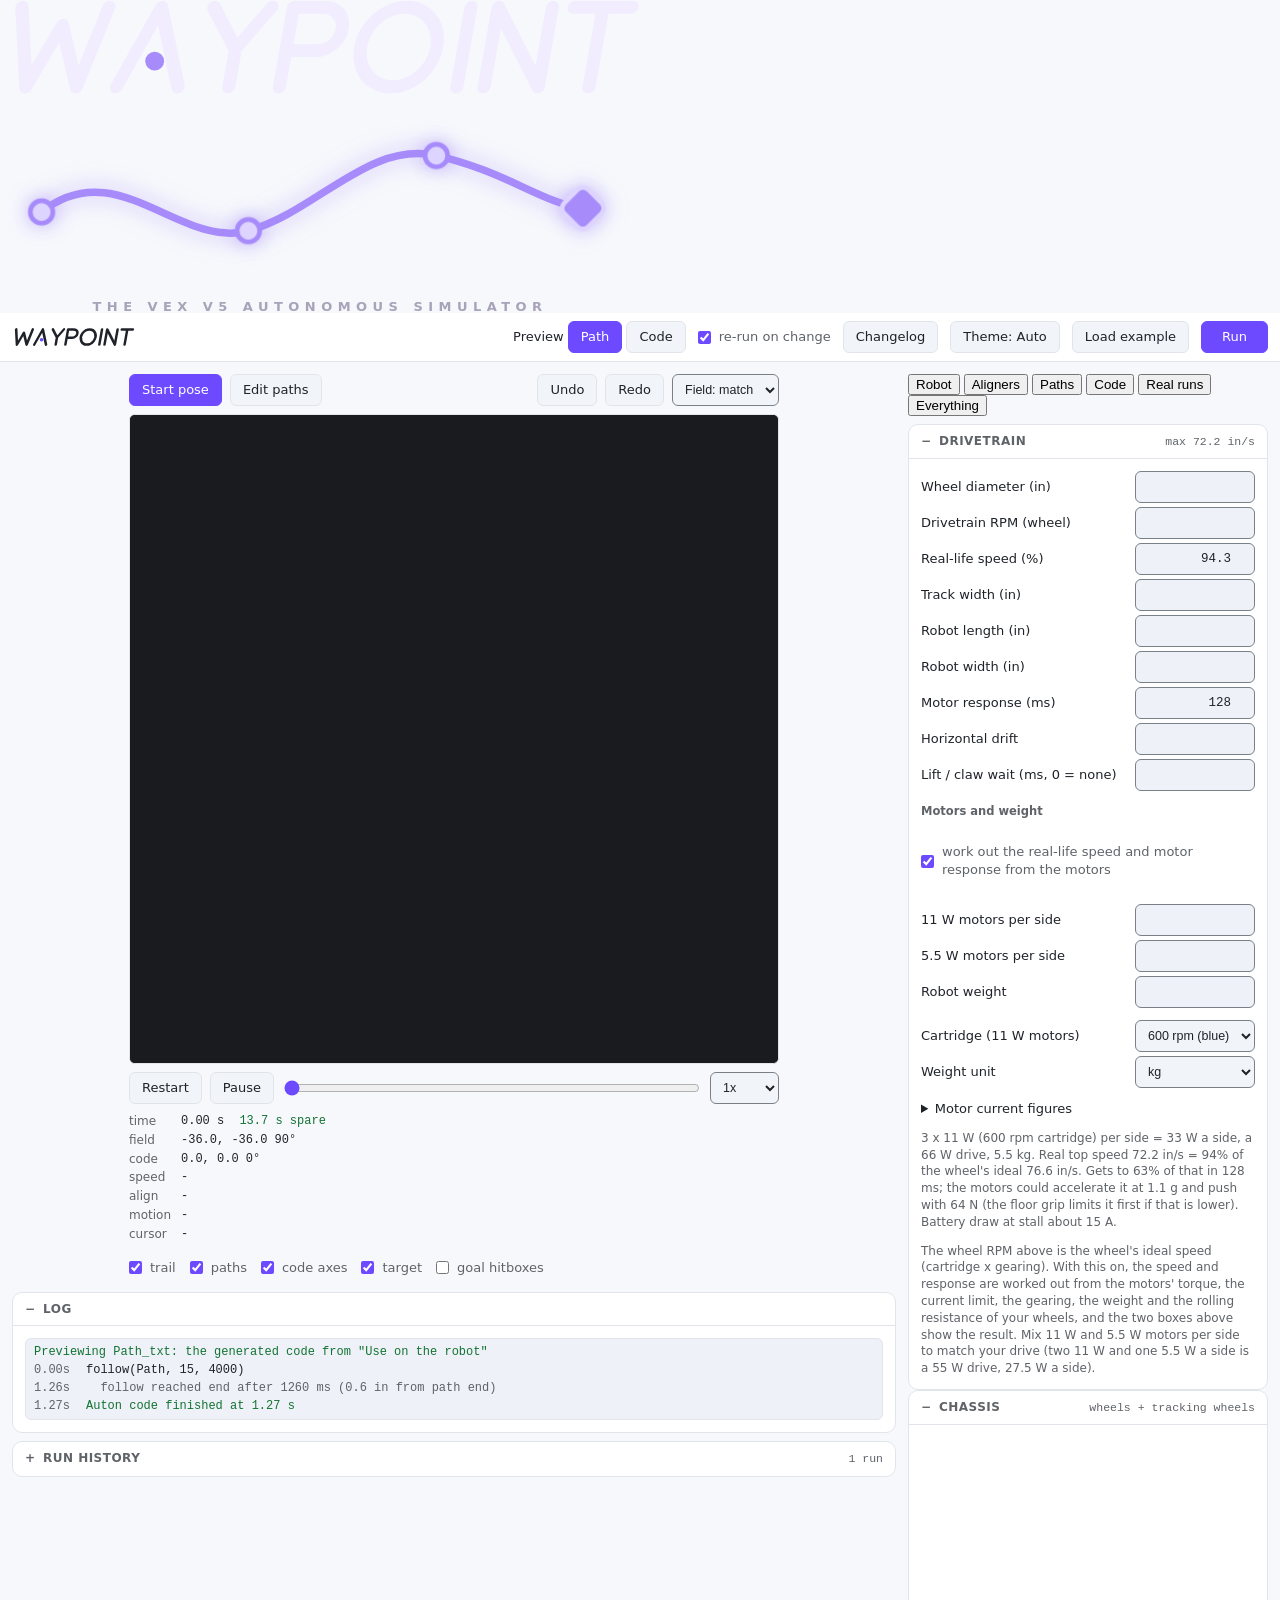
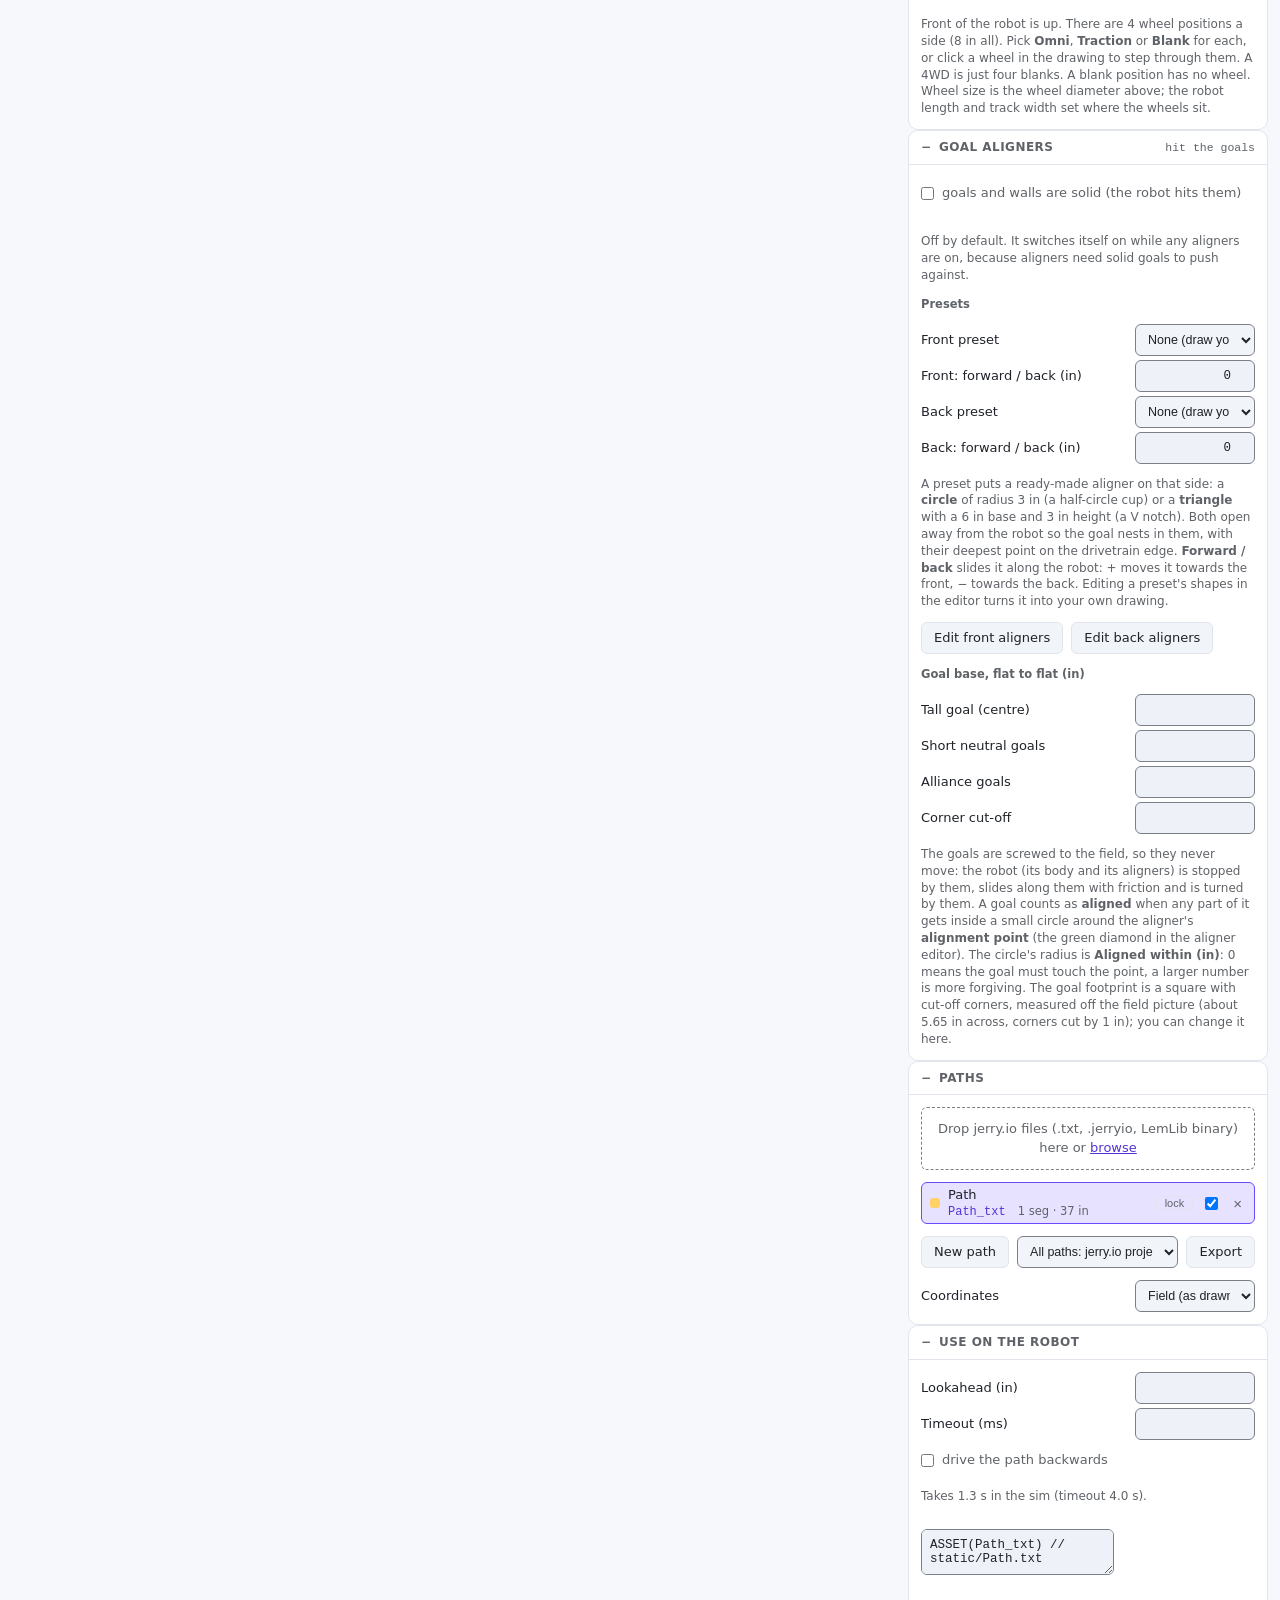
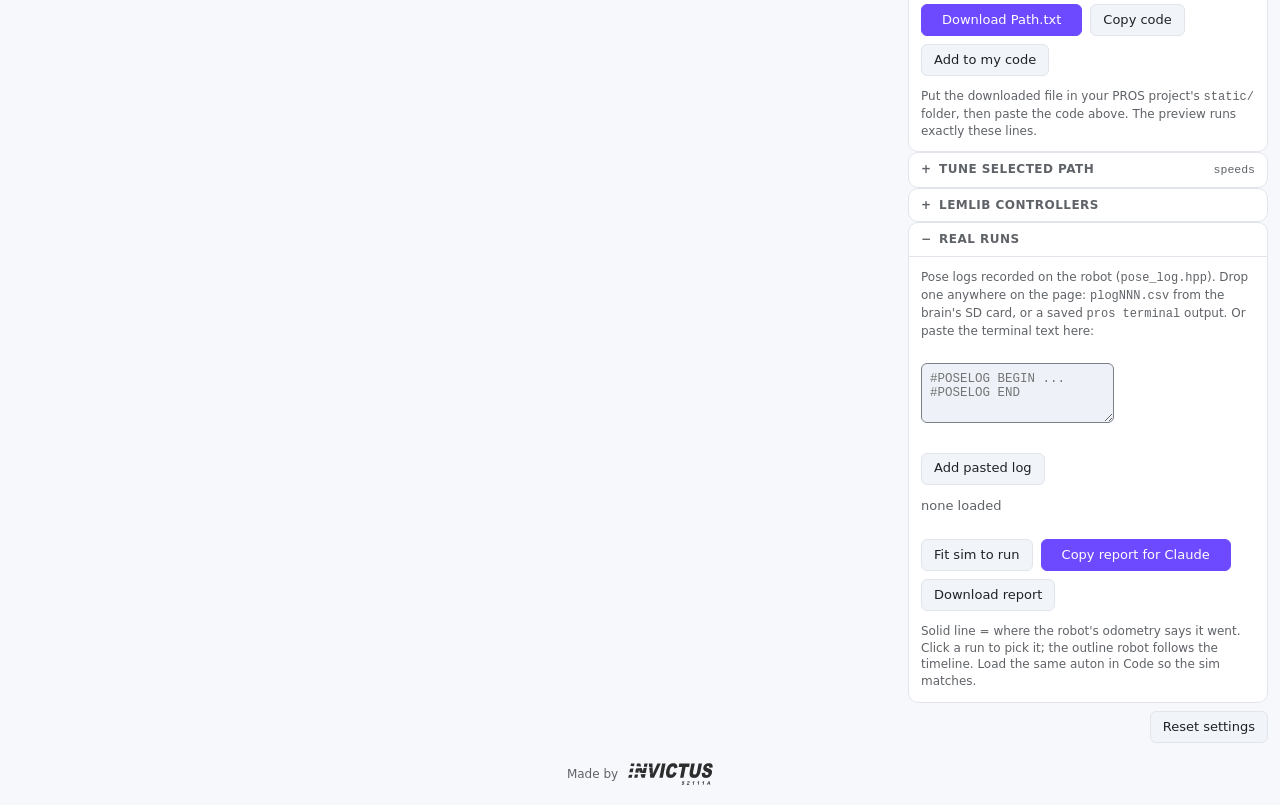
==== commit 651764d3: "Add circle / triangle goal aligner presets; remove real-life error - Aligner presets per side: Circl" ====
--- a/index.html
+++ b/index.html
@@ -90,7 +90,6 @@
       <label class="check"><input type="checkbox" id="optPaths" checked> paths</label>
       <label class="check"><input type="checkbox" id="optAxes" checked> code axes</label>
       <label class="check"><input type="checkbox" id="optAim" checked> target</label>
-      <label class="check"><input type="checkbox" id="optOdom" checked> odometry ghost</label>
       <label class="check"><input type="checkbox" id="optGoals"> goal hitboxes</label>
     </div>
 
@@ -102,14 +101,14 @@
     <details class="sec">
       <summary>Run history <span class="aside" id="runCount"></span></summary>
       <ul id="runList" class="runs"></ul>
-      <p class="note">Every Run draws a new random robot. <b>Replay</b> runs one of these draws again with the current settings.</p>
+      <p class="note">Every Run is listed here. <b>Replay</b> runs it again with the current settings.</p>
     </details>
   </section>
 
   <aside class="panel">
     <nav class="tabs" id="tabs" role="tablist" aria-label="Settings">
       <button class="tab on" type="button" role="tab" data-tab="setup">Robot</button>
-      <button class="tab" type="button" role="tab" data-tab="aligners">Aligners and errors</button>
+      <button class="tab" type="button" role="tab" data-tab="aligners">Aligners</button>
       <button class="tab" type="button" role="tab" data-tab="paths">Paths</button>
       <button class="tab" type="button" role="tab" data-tab="code">Code</button>
       <button class="tab" type="button" role="tab" data-tab="real">Real runs</button>
@@ -152,24 +151,20 @@
     <details class="sec" data-tab="aligners" open>
       <summary>Goal aligners <span class="aside">hit the goals</span></summary>
       <label class="check realtoggle"><input type="checkbox" id="solidGoals"> goals and walls are solid (the robot hits them)</label>
-      <p class="note">Off by default. It switches itself on while any aligners are on, because aligners need solid goals to push against. This is separate from the real-life error below: a perfect robot can still hit a goal.</p>
+      <p class="note">Off by default. It switches itself on while any aligners are on, because aligners need solid goals to push against.</p>
       <div id="alignSummary" class="aligns"></div>
+      <h3>Presets</h3>
+      <div id="alignPresets" class="props"></div>
+      <p class="note">A preset puts a ready-made aligner on that side: a <b>circle</b> of radius 3 in (a half-circle cup) or a <b>triangle</b> with a 6 in base and 3 in height (a V notch). Both open away from the robot so the goal nests in them, with their deepest point on the drivetrain edge. <b>Forward / back</b> slides it along the robot: + moves it towards the front, &minus; towards the back. Editing a preset's shapes in the editor turns it into your own drawing.</p>
       <div class="actions">
         <button id="btnAlignFront" class="btn" type="button">Edit front aligners</button>
         <button id="btnAlignBack" class="btn" type="button">Edit back aligners</button>
       </div>
       <h3>Goal base, flat to flat (in)</h3>
       <div class="props" id="formGoals"></div>
-      <p class="note">The goals are screwed to the field, so they never move: the robot (its body and its aligners) is stopped by them, slides along them with friction and is turned by them. A goal counts as <b>aligned</b> when any part of it gets inside a small circle around the aligner's <b>alignment point</b> (the green diamond in the aligner editor). The circle's radius is <b>Aligned within (in)</b>: 0 means the goal must touch the point, a larger number is more forgiving. With real-life error on, the aligners grip a little harder and vary from run to run, so aligning is slightly less certain than in a perfect sim. The goal footprint is a square with cut-off corners, measured off the field picture (about 5.65 in across, corners cut by 1 in); you can change it here.</p>
-    </details>
-
-    <details class="sec" data-tab="aligners" open>
-      <summary>Real-life error <span class="aside">gyro drift + wheel slip</span></summary>
-      <label class="check realtoggle"><input type="checkbox" id="realOn"> simulate real-life error</label>
-      <label class="field"><span>Error size (x)</span><input type="number" id="realMult" step="0.1" min="0.1" max="5" inputmode="decimal" value="1"></label>
-      <p class="note">Error size scales every error at once: 1 is a typical robot, 2 is twice the gyro drift, noise and wheel slip with less grip (a worst case), 0.5 is half.</p>
-      <p class="note">On: every Run gives the robot a new random draw (its gyro has a bias, a turn-rate error and noise; the floor grip changes a little), so results vary from run to run like on a real field. How big the errors are comes from the Chassis above: traction wheels grip and slide less, tracking wheels keep the odometry right when the drive wheels slip. Changing a setting re-runs with the same draw. The odometry only sees the wheels and the gyro, so it slowly disagrees with where the robot really is. <code>setPose()</code> resets it, like a wall reset. Off (the default): a perfect robot, no odometry error and no slip.</p>
-    </details>
+      <p class="note">The goals are screwed to the field, so they never move: the robot (its body and its aligners) is stopped by them, slides along them with friction and is turned by them. A goal counts as <b>aligned</b> when any part of it gets inside a small circle around the aligner's <b>alignment point</b> (the green diamond in the aligner editor). The circle's radius is <b>Aligned within (in)</b>: 0 means the goal must touch the point, a larger number is more forgiving. The goal footprint is a square with cut-off corners, measured off the field picture (about 5.65 in across, corners cut by 1 in); you can change it here.</p>
+    </details>
+
 
     <details class="sec" data-tab="paths" open>
       <summary>Paths</summary>
@@ -317,7 +312,6 @@
       <label class="field"><span>Plus (ms)</span><input id="tuneExtra" type="number" step="25" min="0" max="3000" value="150"></label>
       <label class="field"><span>Wait after hitting a wall or goal (ms)</span><input id="tuneAlign" type="number" step="50" min="0" max="5000" value="400"></label>
       <label class="field"><span>Wait after an aligner catches the goal (ms)</span><input id="tuneAligned" type="number" step="25" min="0" max="3000" value="200"></label>
-      <label class="field"><span>Random draws to check</span><input id="tuneDraws" type="number" step="1" min="1" max="8" value="3"></label>
     </div>
     <div class="actions"><button id="tuneRun" class="btn primary" type="button">Run auto-tune</button><span id="tuneStatus" class="note"></span></div>
     <div id="tuneOut" hidden>
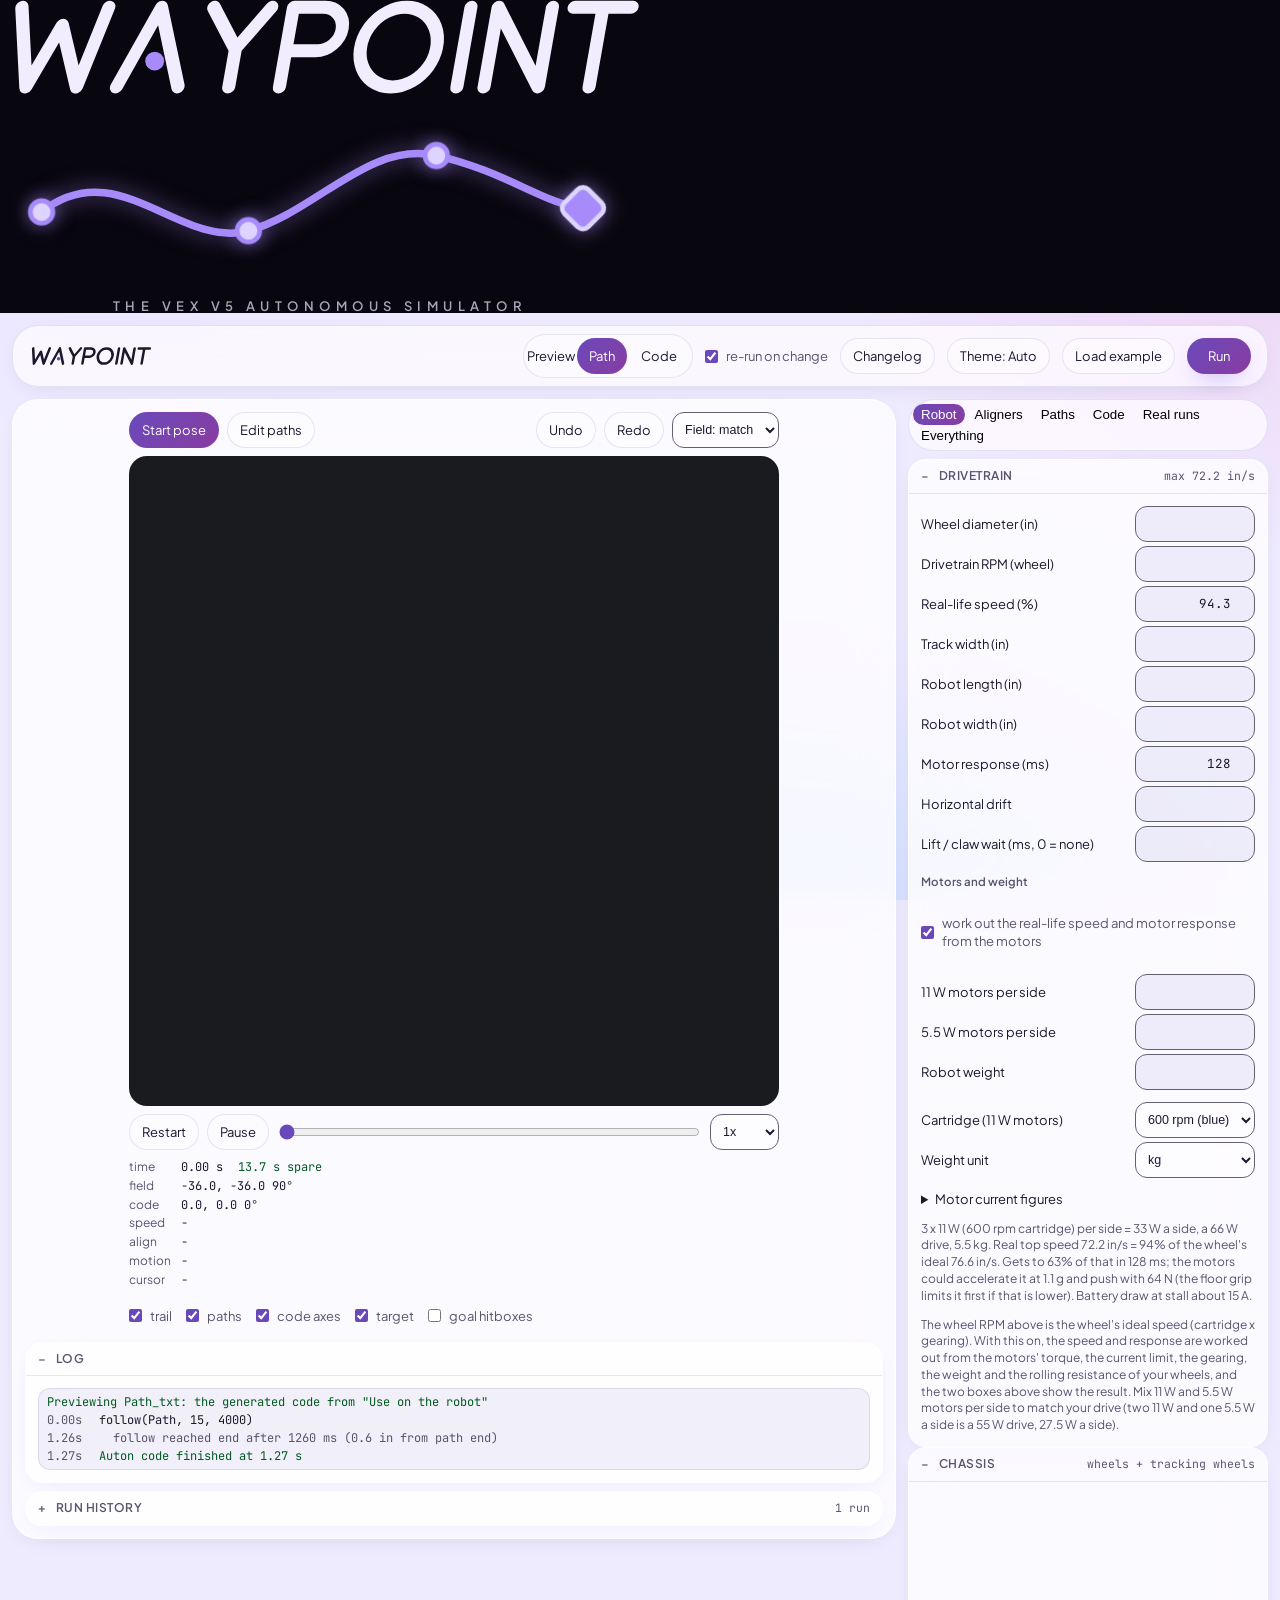
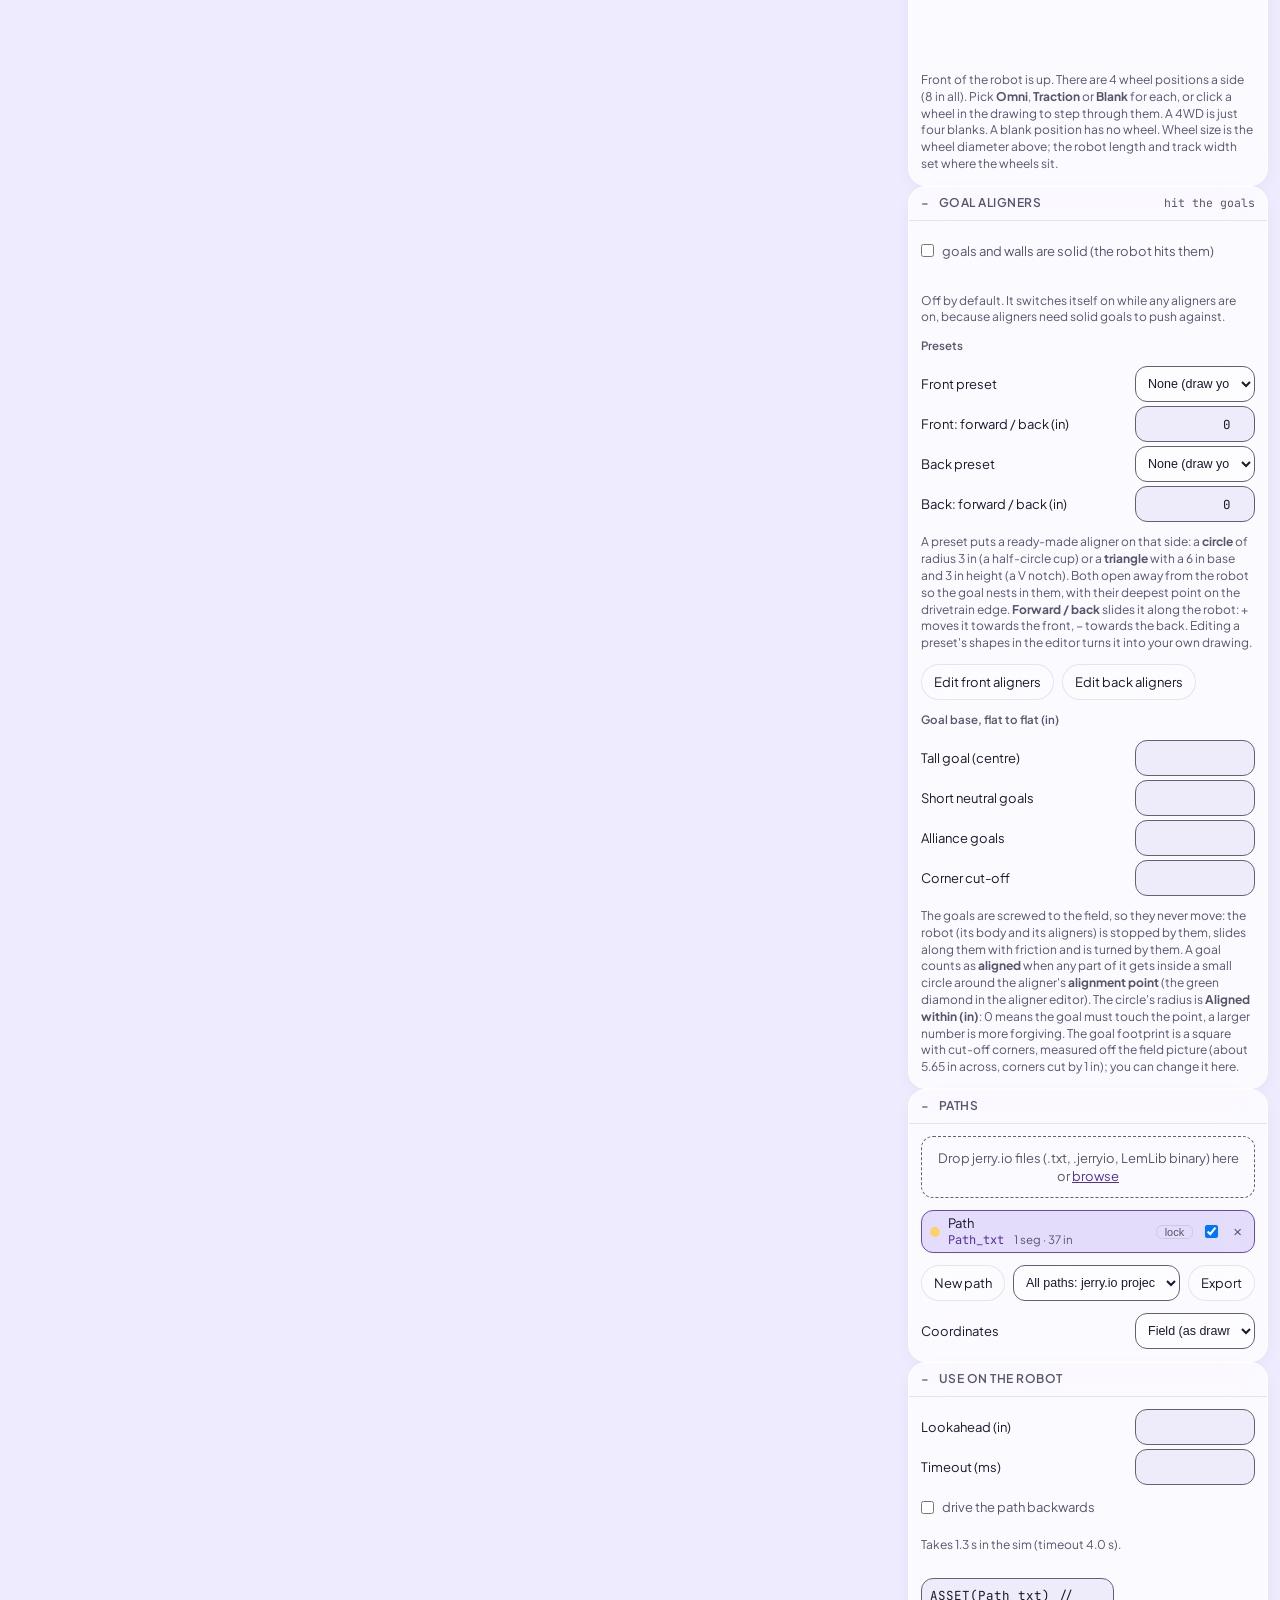
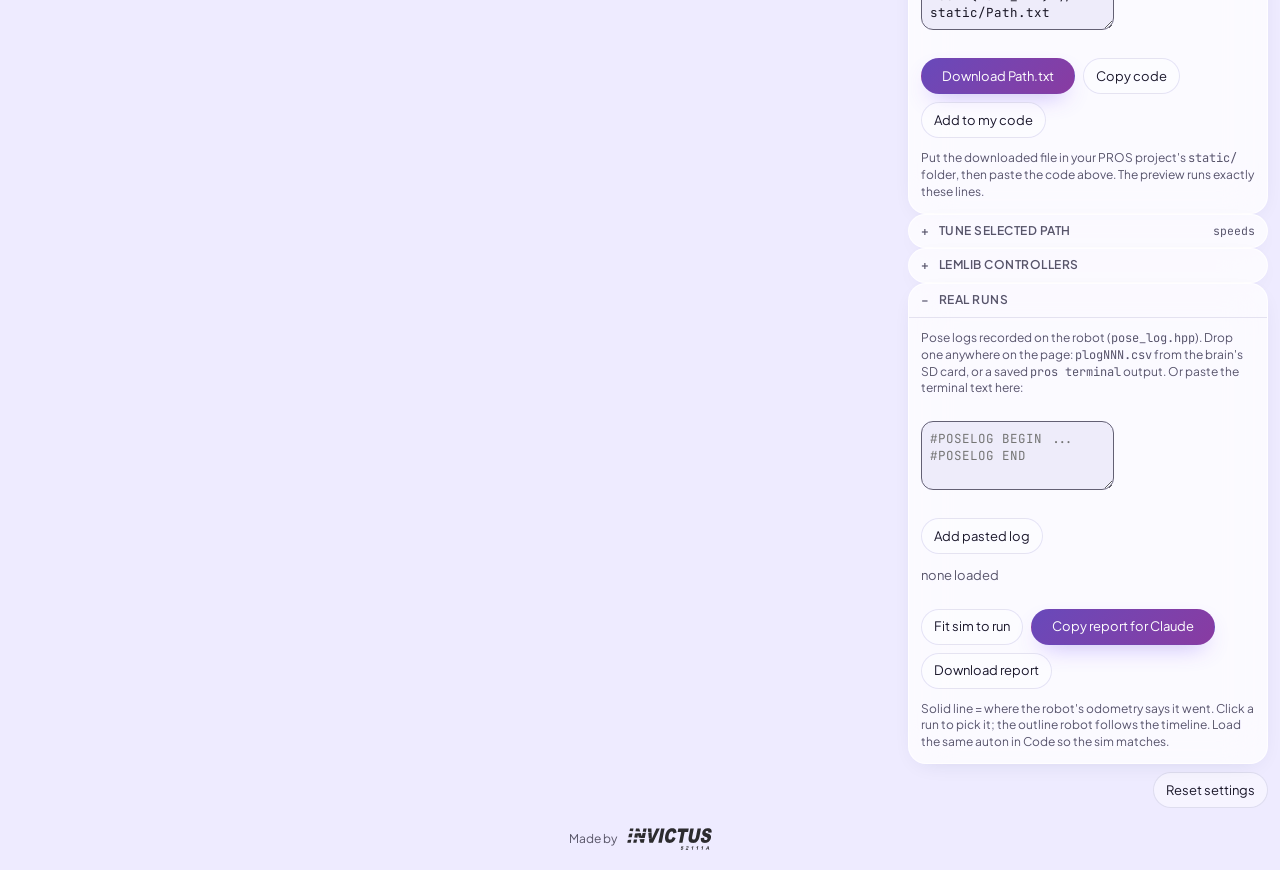
==== commit 070f1f3e: "Apply the Rack Glass theme: glass tokens, self-hosted fonts, frosted panels, pill controls Co-Author" ====
--- a/index.html
+++ b/index.html
@@ -17,6 +17,7 @@
 <link rel="stylesheet" href="css/tokens.css">
 <link rel="stylesheet" href="css/style.css">
 <link rel="stylesheet" href="css/brand.css">
+<link rel="stylesheet" href="css/glass.css">
 <script src="js/theme.js"></script>
 </head>
 <body>
--- a/css/tokens.css
+++ b/css/tokens.css
@@ -1,20 +1,28 @@
-/* Design tokens (Rack Suite). Every colour, radius, space and type size the app uses comes from here.
-   Theme: dark by default, light when the OS asks for it, or when <html data-theme="light|dark"> forces one
-   (js/theme.js sets that from the Theme button; no attribute = follow the OS). */
-
-/* ---- sizes, type (same in both themes) */
-:root {
-  /* start-up splash: always dark, whatever the theme */
-  --splash-bg: #08060e;
-  --splash-ink: #f1edff;
-  --splash-muted: #a8a3b8;
-  --splash-accent: #a78bfa;
-  --splash-node: #ddd4ff;
-  --splash-glow: rgba(167, 139, 250, 0.6);
-  --r-xs: 3px;
-  --r-sm: 6px;
-  --r-md: 10px;
-  --r-lg: 16px;
+/* Rack Glass tokens. Every colour, radius, space and type size the app uses comes from here.
+   Theme: dark by default, light when the OS asks for it, or when <html data-theme="light|dark"> forces one.
+   Look: soft colour ground, frosted window and cards, big round shapes, one accent used as a gentle gradient on filled
+   controls only. Settings chosen by the owner: glass 100%, background gradient 50%, button gradient 45%, no solid blocks. */
+
+@font-face { font-family: "Plus Jakarta Sans"; font-style: normal; font-weight: 200 800; font-display: swap;
+  src: url("../assets/fonts/plus-jakarta-sans-latin-wght-normal.woff2") format("woff2"); unicode-range: U+0000-00FF, U+0131, U+0152-0153, U+02BB-02BC, U+02C6, U+02DA, U+02DC, U+2000-206F, U+2074, U+20AC, U+2122, U+2191, U+2193, U+2212, U+2215, U+FEFF, U+FFFD; }
+@font-face { font-family: "Plus Jakarta Sans"; font-style: normal; font-weight: 200 800; font-display: swap;
+  src: url("../assets/fonts/plus-jakarta-sans-latin-ext-wght-normal.woff2") format("woff2"); unicode-range: U+0100-02BA, U+02BD-02C5, U+02C7-02CC, U+02CE-02D7, U+02DD-02FF, U+0304, U+0308, U+0329, U+1D00-1DBF, U+1E00-1E9F, U+1EF2-1EFF, U+2020, U+20A0-20AB, U+20AD-20C0, U+2113, U+2C60-2C7F, U+A720-A7FF; }
+@font-face { font-family: "JetBrains Mono"; font-style: normal; font-weight: 400; font-display: swap;
+  src: url("../assets/fonts/jetbrains-mono-latin-400-normal.woff2") format("woff2"); }
+@font-face { font-family: "JetBrains Mono"; font-style: normal; font-weight: 500; font-display: swap;
+  src: url("../assets/fonts/jetbrains-mono-latin-500-normal.woff2") format("woff2"); }
+
+/* ---- identity: the only per-app value (accent hue) */
+:root { --h: 292; }
+
+/* ---- shape, space, type, motion (same in both themes) */
+:root {
+  --r-xs: 6px;
+  --r-sm: 12px;
+  --r-md: 18px;
+  --r-lg: 26px;
+  --r-xl: 36px;
+  --r-pill: 999px;
 
   --s-1: 4px;
   --s-2: 8px;
@@ -25,118 +33,207 @@
   --s-7: 32px;
   --s-8: 48px;
 
-  --control-h: 32px;
-
-  --font: "Segoe UI Variable Text", "Segoe UI", system-ui, sans-serif;
-  --mono: "Cascadia Mono", "JetBrains Mono", Consolas, monospace;
+  --control-h: 36px;
+
+  --font: "Plus Jakarta Sans", "Segoe UI Variable Text", "Segoe UI", system-ui, sans-serif;
+  --mono: "JetBrains Mono", "Cascadia Mono", Consolas, monospace;
+
+  --blur: 22px;
+  --dur-1: 120ms; /* hover, press, colour changes */
+  --dur-2: 200ms; /* things appearing: views, sections, notes */
+  --dur-3: 260ms; /* sheets and rows moving */
+  --ease: cubic-bezier(0.2, 0.7, 0.2, 1);
 }
 @media (pointer: coarse) {
   :root { --control-h: 44px; }
 }
 
-/* ---- neutrals */
-:root {
-  --ground: #202124;
-  --surface-sunken: #1b1c1f;
-  --surface: #292a2d;
-  --surface-raised: #303134;
-  --surface-track: #3c4043;
-  --hairline: #3c4043;
-  --border-control: #9aa0a6;
-  --ink: #e8eaed;
-  --ink-muted: #a9aeb4;
+/* ---- dark (default) */
+:root {
   color-scheme: dark;
-}
+  --ground-base: oklch(0.15 0.035 var(--h));
+  --ground-1: oklch(0.235 0.065 var(--h));
+  --ground-2: oklch(0.205 0.06 calc(var(--h) + 30));
+  --ground-3: oklch(0.205 0.06 calc(var(--h) - 25));
+  --ink: oklch(0.96 0.03 var(--h));
+  --ink-muted: oklch(0.76 0.03 var(--h));
+  --hair: oklch(0.96 0.03 var(--h) / 0.1);
+  --glass: oklch(0.24 0.02 var(--h) / 0.5);   /* the window / big panels */
+  --card: oklch(0.24 0.015 var(--h) / 0.62);  /* cards and panels */
+  --field: oklch(0.24 0.02 var(--h) / 0.4);   /* inputs, secondary buttons, raised bits */
+  --float: oklch(0.2 0.02 var(--h) / 0.72);   /* bars that float over content */
+  --solid: oklch(0.22 0.025 var(--h));        /* menus, dialogs, sheets: never see-through */
+  --sunken: oklch(0.12 0.03 var(--h) / 0.45);
+  --edge: oklch(1 0 0 / 0.12);
+  --a: oklch(0.78 0.14 var(--h));
+  --a-2: oklch(0.825 0.14 calc(var(--h) + 25));
+  --on-a: oklch(0.2 0.03 270);
+  --accent-text-c: oklch(0.86 0.1 var(--h));
+  --shadow-c: oklch(0 0 0 / 0.5);
+  --good: oklch(0.74 0.15 150); --good-ink: oklch(0.84 0.14 150);
+  --warn: oklch(0.8 0.14 80);   --warn-ink: oklch(0.86 0.12 80);
+  --bad: oklch(0.7 0.19 25);    --bad-ink: oklch(0.82 0.13 25);
+  --info-ink: oklch(0.8 0.12 258);
+  --red: oklch(0.7 0.19 25);    --blue: oklch(0.7 0.16 258);
+  --track: oklch(0.96 0.03 var(--h) / 0.14);
+  --border-ctl: oklch(0.7 0.03 var(--h));
+}
+
+/* ---- light */
 @media (prefers-color-scheme: light) {
   :root:not([data-theme="dark"]) {
-    --ground: #f6f8fc;
-    --surface-sunken: #eef1f7;
-    --surface: #ffffff;
-    --surface-raised: #f1f4f9;
-    --surface-track: #e1e5ec;
-    --hairline: #e1e4ea;
-    --border-control: #7a8088;
-    --ink: #1f2329;
-    --ink-muted: #5f6368;
     color-scheme: light;
+    --ground-base: oklch(0.95 0.035 var(--h));
+    --ground-1: oklch(0.915 0.05 var(--h));
+    --ground-2: oklch(0.895 0.055 calc(var(--h) + 30));
+    --ground-3: oklch(0.895 0.055 calc(var(--h) - 25));
+    --ink: oklch(0.22 0.03 var(--h));
+    --ink-muted: oklch(0.46 0.03 var(--h));
+    --hair: oklch(0.22 0.03 var(--h) / 0.1);
+    --glass: oklch(1 0.02 var(--h) / 0.58);
+    --card: oklch(1 0.015 var(--h) / 0.78);
+    --field: oklch(1 0.02 var(--h) / 0.5);
+    --float: oklch(1 0.02 var(--h) / 0.72);
+    --solid: oklch(0.995 0.008 var(--h));
+    --sunken: oklch(0.22 0.03 var(--h) / 0.06);
+    --edge: oklch(1 0 0 / 0.85);
+    --a: oklch(0.5 0.17 var(--h));
+    --a-2: oklch(0.5 0.17 calc(var(--h) + 25));
+    --on-a: oklch(1 0 0);
+    --accent-text-c: oklch(0.42 0.17 var(--h));
+    --shadow-c: oklch(0.3 0.08 265 / 0.16);
+    --good: oklch(0.6 0.15 150);  --good-ink: oklch(0.4 0.12 150);
+    --warn: oklch(0.72 0.15 75);  --warn-ink: oklch(0.44 0.1 70);
+    --bad: oklch(0.6 0.2 25);     --bad-ink: oklch(0.46 0.17 25);
+    --info-ink: oklch(0.48 0.17 258);
+    --red: oklch(0.58 0.21 25);   --blue: oklch(0.52 0.2 258);
+    --track: oklch(0.22 0.03 var(--h) / 0.12);
+    --border-ctl: oklch(0.5 0.03 var(--h));
   }
 }
 :root[data-theme="light"] {
-  --ground: #f6f8fc;
-  --surface-sunken: #eef1f7;
-  --surface: #ffffff;
-  --surface-raised: #f1f4f9;
-  --surface-track: #e1e5ec;
-  --hairline: #e1e4ea;
-  --border-control: #7a8088;
-  --ink: #1f2329;
-  --ink-muted: #5f6368;
   color-scheme: light;
-}
-
-/* ---- status: shared by every Rack Suite app, never changes with the accent */
-:root {
-  --success: #81c995;
-  --warning: #fdd663;
-  --danger: #f28b82;
-  --info: #8ab4f8;
-  --soft-a: 14%; /* strength of the -soft backgrounds */
-  --tint-hover: 8%; /* hover / pressed tint mixed into a fill */
+  --ground-base: oklch(0.95 0.035 var(--h));
+  --ground-1: oklch(0.915 0.05 var(--h));
+  --ground-2: oklch(0.895 0.055 calc(var(--h) + 30));
+  --ground-3: oklch(0.895 0.055 calc(var(--h) - 25));
+  --ink: oklch(0.22 0.03 var(--h));
+  --ink-muted: oklch(0.46 0.03 var(--h));
+  --hair: oklch(0.22 0.03 var(--h) / 0.1);
+  --glass: oklch(1 0.02 var(--h) / 0.58);
+  --card: oklch(1 0.015 var(--h) / 0.78);
+  --field: oklch(1 0.02 var(--h) / 0.5);
+  --float: oklch(1 0.02 var(--h) / 0.72);
+  --solid: oklch(0.995 0.008 var(--h));
+  --sunken: oklch(0.22 0.03 var(--h) / 0.06);
+  --edge: oklch(1 0 0 / 0.85);
+  --a: oklch(0.5 0.17 var(--h));
+  --a-2: oklch(0.5 0.17 calc(var(--h) + 25));
+  --on-a: oklch(1 0 0);
+  --accent-text-c: oklch(0.42 0.17 var(--h));
+  --shadow-c: oklch(0.3 0.08 265 / 0.16);
+  --good: oklch(0.6 0.15 150);  --good-ink: oklch(0.4 0.12 150);
+  --warn: oklch(0.72 0.15 75);  --warn-ink: oklch(0.44 0.1 70);
+  --bad: oklch(0.6 0.2 25);     --bad-ink: oklch(0.46 0.17 25);
+  --info-ink: oklch(0.48 0.17 258);
+  --red: oklch(0.58 0.21 25);   --blue: oklch(0.52 0.2 258);
+  --track: oklch(0.22 0.03 var(--h) / 0.12);
+  --border-ctl: oklch(0.5 0.03 var(--h));
+}
+:root[data-theme="dark"] {
+  color-scheme: dark;
+  --ground-base: oklch(0.15 0.035 var(--h));
+  --ground-1: oklch(0.235 0.065 var(--h));
+  --ground-2: oklch(0.205 0.06 calc(var(--h) + 30));
+  --ground-3: oklch(0.205 0.06 calc(var(--h) - 25));
+  --ink: oklch(0.96 0.03 var(--h));
+  --ink-muted: oklch(0.76 0.03 var(--h));
+  --hair: oklch(0.96 0.03 var(--h) / 0.1);
+  --glass: oklch(0.24 0.02 var(--h) / 0.5);
+  --card: oklch(0.24 0.015 var(--h) / 0.62);
+  --field: oklch(0.24 0.02 var(--h) / 0.4);
+  --float: oklch(0.2 0.02 var(--h) / 0.72);
+  --solid: oklch(0.22 0.025 var(--h));
+  --sunken: oklch(0.12 0.03 var(--h) / 0.45);
+  --edge: oklch(1 0 0 / 0.12);
+  --a: oklch(0.78 0.14 var(--h));
+  --a-2: oklch(0.825 0.14 calc(var(--h) + 25));
+  --on-a: oklch(0.2 0.03 270);
+  --accent-text-c: oklch(0.86 0.1 var(--h));
+  --shadow-c: oklch(0 0 0 / 0.5);
+  --good: oklch(0.74 0.15 150); --good-ink: oklch(0.84 0.14 150);
+  --warn: oklch(0.8 0.14 80);   --warn-ink: oklch(0.86 0.12 80);
+  --bad: oklch(0.7 0.19 25);    --bad-ink: oklch(0.82 0.13 25);
+  --info-ink: oklch(0.8 0.12 258);
+  --red: oklch(0.7 0.19 25);    --blue: oklch(0.7 0.16 258);
+  --track: oklch(0.96 0.03 var(--h) / 0.14);
+  --border-ctl: oklch(0.7 0.03 var(--h));
+}
+
+/* ---- derived (same in both themes) */
+:root {
+  --ground-mesh:
+    radial-gradient(60% 70% at 8% 0%, var(--ground-1) 0%, transparent 70%),
+    radial-gradient(55% 60% at 100% 20%, var(--ground-2) 0%, transparent 70%),
+    radial-gradient(60% 60% at 60% 110%, var(--ground-3) 0%, transparent 70%),
+    var(--ground-base);
+  --accent-fill: linear-gradient(135deg, var(--a), var(--a-2));
+  --a-soft: color-mix(in oklch, var(--a) 16%, transparent);
+  --glow: 0 10px 24px -10px color-mix(in oklch, var(--a) 45%, transparent);
+  --glow-lg: 0 16px 36px -16px color-mix(in oklch, var(--a) 45%, transparent);
+  --shadow-window: 0 18px 50px -14px var(--shadow-c), 0 2px 6px -2px var(--shadow-c);
+  --shadow-card: 0 6px 24px -12px var(--shadow-c);
+  --shadow-pop: 0 18px 44px -12px var(--shadow-c), 0 2px 8px -2px var(--shadow-c);
+}
+
+/* ---- the Rack Suite names the app's CSS already uses, now backed by the glass tokens */
+:root {
+  --ground: var(--ground-base);
+  --surface: var(--card);
+  --surface-raised: var(--field);
+  --surface-sunken: var(--sunken);
+  --surface-track: var(--track);
+  --hairline: var(--hair);
+  --border-control: var(--border-ctl);
+  --accent: var(--a);
+  --on-accent: var(--on-a);
+  --accent-text: var(--accent-text-c);
+  --accent-soft: var(--a-soft);
+  --success: var(--good-ink);
+  --warning: var(--warn-ink);
+  --danger: var(--bad-ink);
+  --info: var(--info-ink);
+  --success-soft: color-mix(in oklch, var(--good) 20%, transparent);
+  --warning-soft: color-mix(in oklch, var(--warn) 24%, transparent);
+  --danger-soft: color-mix(in oklch, var(--bad) 18%, transparent);
+  --info-soft: color-mix(in oklch, var(--info-ink) 18%, transparent);
+  --soft-a: 18%;
+  --tint-hover: 8%;
   --tint-press: 14%;
 }
-@media (prefers-color-scheme: light) {
-  :root:not([data-theme="dark"]) {
-    --success: #137333;
-    --warning: #8f5800;
-    --danger: #c5221f;
-    --info: #1967d2;
-    --soft-a: 10%;
-  }
-}
-:root[data-theme="light"] {
-  --success: #137333;
-  --warning: #8f5800;
-  --danger: #c5221f;
-  --info: #1967d2;
-  --soft-a: 10%;
-}
-:root {
-  --success-soft: color-mix(in srgb, var(--success) var(--soft-a), transparent);
-  --warning-soft: color-mix(in srgb, var(--warning) var(--soft-a), transparent);
-  --danger-soft: color-mix(in srgb, var(--danger) var(--soft-a), transparent);
-  --info-soft: color-mix(in srgb, var(--info) var(--soft-a), transparent);
-}
-
-/* ---- accent: violet. Swap this one block (three copies, one per theme case) to re-colour the app. */
-:root {
-  --accent: #a78bfa;
-  --on-accent: #1e1240;
-  --accent-text: #c4b5fd;
-  --accent-2: #fdd663;
-  --accent-3: #81c995;
-  --accent-soft-a: 14%;
-}
-@media (prefers-color-scheme: light) {
-  :root:not([data-theme="dark"]) {
-    --accent: #6d4aff;
-    --on-accent: #ffffff;
-    --accent-text: #5532d6;
-    --accent-2: #b06000;
-    --accent-3: #188038;
-    --accent-soft-a: 16%;
-  }
-}
-:root[data-theme="light"] {
-  --accent: #6d4aff;
-  --on-accent: #ffffff;
-  --accent-text: #5532d6;
-  --accent-2: #b06000;
-  --accent-3: #188038;
-  --accent-soft-a: 16%;
-}
-:root {
-  --accent-soft: color-mix(in srgb, var(--accent) var(--accent-soft-a), transparent);
-}
+
+/* ---- people who ask for less transparency, or browsers without blur, get solid surfaces */
+@media (prefers-reduced-transparency: reduce) {
+  :root { --blur: 0px; --glass: var(--solid); --card: var(--solid); --field: var(--solid); --float: var(--solid); }
+}
+@supports not ((backdrop-filter: blur(1px)) or (-webkit-backdrop-filter: blur(1px))) {
+  :root { --glass: var(--solid); --card: var(--solid); --field: var(--solid); --float: var(--solid); }
+}
+
+/* ---- start-up splash: always dark, whatever the theme */
+:root {
+  --splash-bg: #08060e;
+  --splash-ink: #f1edff;
+  --splash-muted: #a8a3b8;
+  --splash-accent: #a78bfa;
+  --splash-node: #ddd4ff;
+  --splash-glow: rgba(167, 139, 250, 0.6);
+}
+
+/* ---- secondary accents (yellow and green, used for series and hints) */
+:root { --accent-2: #fdd663; --accent-3: #81c995; }
+@media (prefers-color-scheme: light) { :root:not([data-theme="dark"]) { --accent-2: #b06000; --accent-3: #188038; } }
+:root[data-theme="light"] { --accent-2: #b06000; --accent-3: #188038; }
 
 /* ---- the Invictus logo in the footer comes in a light and a dark version */
 :root {
--- a/css/glass.css
+++ b/css/glass.css
@@ -0,0 +1,45 @@
+/* Rack Glass layer: ground, frosted panels, pill controls. Colours, radii and blur come from tokens.css. */
+body { background: var(--ground-base); }
+body::before { content: ""; position: fixed; inset: 0; z-index: -1; background: var(--ground-mesh); pointer-events: none; }
+.splash { background: var(--splash-bg); }
+
+/* top bar floats over the ground */
+.bar {
+  margin: var(--s-3) var(--s-3) 0; padding: var(--s-2) var(--s-4); gap: var(--s-3); flex-wrap: wrap;
+  background: var(--float); border: 1px solid var(--hair); border-radius: var(--r-lg); box-shadow: var(--shadow-card);
+  backdrop-filter: blur(var(--blur)) saturate(1.4); -webkit-backdrop-filter: blur(var(--blur)) saturate(1.4);
+}
+
+/* stage and settings sections are frosted cards */
+.stage {
+  padding: var(--s-3); background: var(--card); border: 1px solid var(--edge); border-radius: var(--r-lg); box-shadow: var(--shadow-card);
+  backdrop-filter: blur(var(--blur)) saturate(1.4); -webkit-backdrop-filter: blur(var(--blur)) saturate(1.4);
+  align-self: start;
+}
+.sec {
+  background: var(--card); border: 1px solid var(--edge); border-radius: var(--r-md); box-shadow: var(--shadow-card);
+  backdrop-filter: blur(var(--blur)) saturate(1.4); -webkit-backdrop-filter: blur(var(--blur)) saturate(1.4);
+}
+details.sub { border-color: var(--hair); border-radius: var(--r-sm); }
+.canvas-wrap, .chassiscv, #alignCanvas { border-radius: var(--r-md); border-color: var(--hair); }
+.speedwrap, .log, .tunetable { border-radius: var(--r-sm); border-color: var(--hair); }
+
+/* buttons are pills; the one main action and selected states use the accent gradient */
+.btn, .tab { border-radius: var(--r-pill); border-color: var(--hair); transition: background var(--dur-1) var(--ease), transform var(--dur-1) var(--ease); }
+.btn:hover { transform: translateY(-1px); }
+.btn.primary { background: var(--accent-fill); border-color: transparent; box-shadow: var(--glow); }
+.btn.primary:hover, .btn.primary:active { background: var(--accent-fill); filter: brightness(1.07); }
+.btn.on, .tab.on { background: var(--accent-fill); border-color: transparent; color: var(--on-accent); }
+.seg { padding: 3px; gap: 2px; align-items: center; background: var(--field); border: 1px solid var(--hair); border-radius: var(--r-pill); }
+.seg .btn, .seg .btn:first-child, .seg .btn:last-child { margin-left: 0; border: 0; border-radius: var(--r-pill); background: transparent; }
+.seg .btn.on { background: var(--accent-fill); color: var(--on-accent); }
+.tabs { padding: var(--s-1); border: 1px solid var(--hair); border-radius: var(--r-pill); background: var(--float);
+  backdrop-filter: blur(var(--blur)) saturate(1.4); -webkit-backdrop-filter: blur(var(--blur)) saturate(1.4); }
+.tabs .tab { border-color: transparent; background: transparent; }
+.tabs .tab.on { background: var(--accent-fill); }
+
+/* menus, dialogs and sheets are never see-through */
+.aligndlg, .tunedlg, .changelog { background: var(--solid); border: 1px solid var(--edge); border-radius: var(--r-xl); box-shadow: var(--shadow-pop); }
+dialog::backdrop { background: oklch(0 0 0 / 0.4); backdrop-filter: blur(6px); }
+.tunetable th { background: var(--solid); }
+.cl-rel { border-color: var(--hair); border-radius: var(--r-md); }
